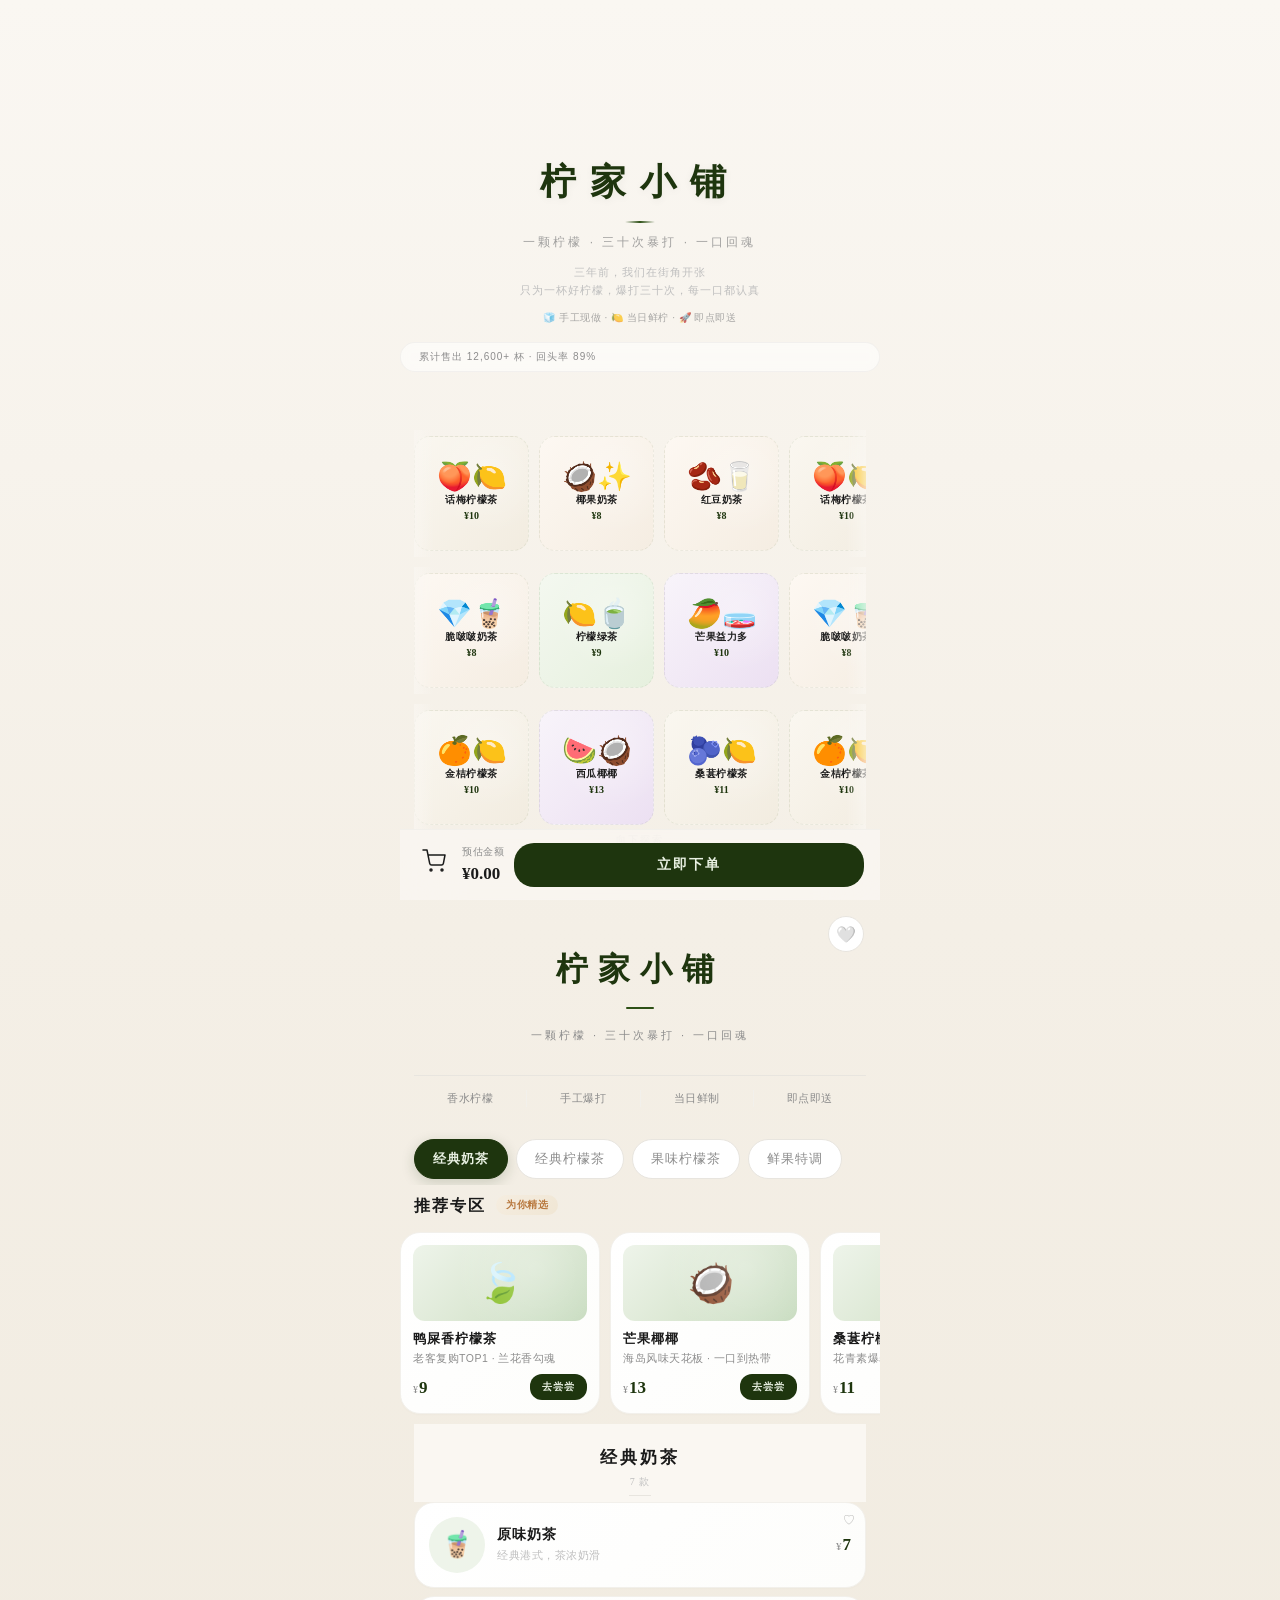
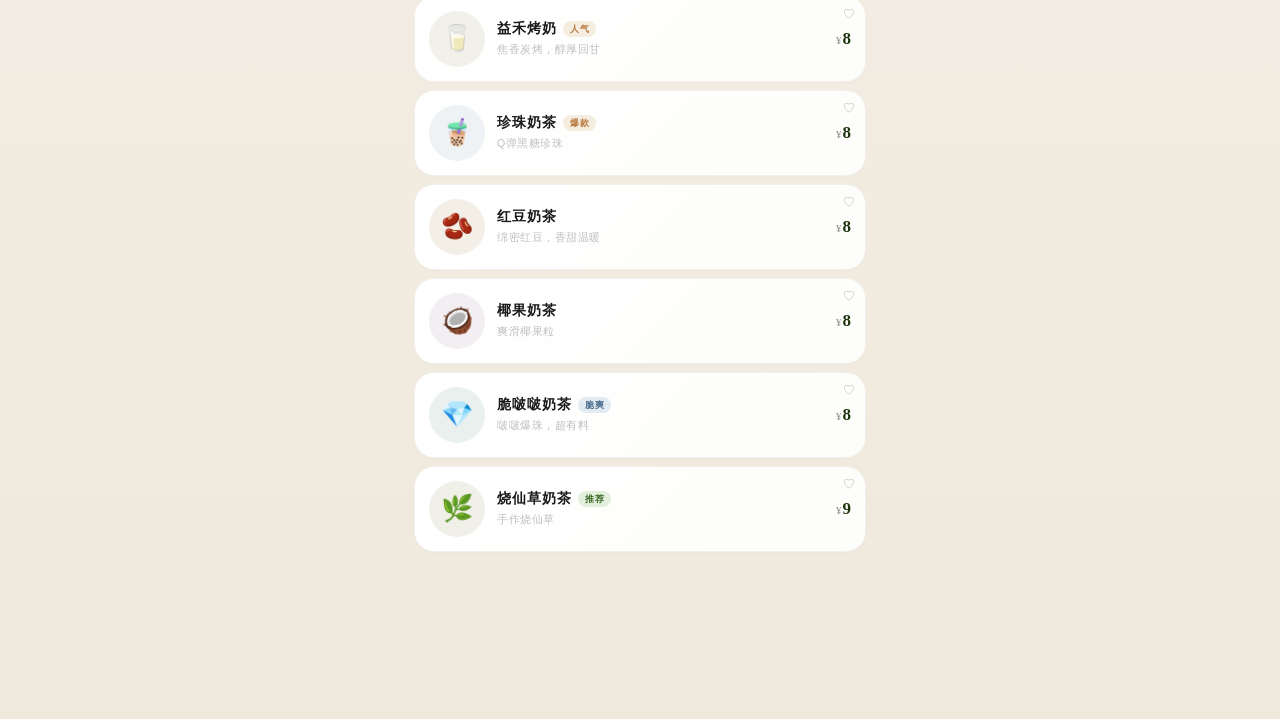
==== lemon-tea.html @ ac70ae5f "clean: 移除配送文案(重新触发部署)" ====
<!DOCTYPE html>
<html lang="zh-CN">
<head>
<meta charset="UTF-8">
<meta name="viewport" content="width=device-width,initial-scale=1.0,user-scalable=no">
<title>柠家小铺</title>
<style>
:root {
  --green: #2d5016;
  --green-dark: #1e350e;
  --green-light: #4a7c3f;
  --green-bg: #eef4ea;
  --cream: #faf7f2;
  --card: #ffffff;
  --text: #1a1a1a;
  --text-secondary: #8c8c8c;
  --text-muted: #bfbfbf;
  --border: #e8e5df;
  --border-light: #f2f0eb;
  --shadow-xs: 0 1px 2px rgba(0,0,0,.02);
  --shadow-sm: 0 2px 8px rgba(0,0,0,.04);
  --shadow-md: 0 6px 24px rgba(0,0,0,.06);
  --shadow-lg: 0 16px 48px rgba(0,0,0,.08);
  --shadow-glow: 0 0 0 1px rgba(45,80,22,.06), 0 2px 12px rgba(45,80,22,.08);
  --shadow-lift: 0 8px 30px rgba(0,0,0,.07), 0 2px 8px rgba(0,0,0,.04);
  --card-gradient: linear-gradient(135deg, #ffffff 0%, #fdfdfb 100%);
  --modal-glass: rgba(255,255,255,.94);
  --radius: 20px;
  --radius-lg: 28px;
  --radius-sm: 14px;
  --font-serif: 'Georgia', 'Noto Serif SC', 'PingFang SC', serif;
  --font-sans: 'PingFang SC', 'Microsoft YaHei', -apple-system, sans-serif;
}

* { margin:0; padding:0; box-sizing:border-box; }
html { scroll-behavior:smooth; -webkit-tap-highlight-color:transparent; }
body {
  font-family: var(--font-sans);
  background: linear-gradient(180deg, #faf7f2 0%, #f4efe6 40%, #efe9dd 100%);
  color: var(--text);
  line-height: 1.6;
  -webkit-font-smoothing: antialiased;
}
.wrap { max-width:480px; margin:0 auto; min-height:100vh; }

/* ── Hero ── */
.hero {
  height: 100vh;
  display: flex;
  flex-direction: column;
  overflow: hidden;
  position: relative;
}
.hero-brand {
  flex: 0 0 38%;
  display: flex;
  flex-direction: column;
  align-items: center;
  justify-content: flex-end;
  gap: 10px;
  padding: 0 20px 16px;
  z-index: 1;
}
.hero-name {
  font-family: var(--font-serif);
  font-size: 36px;
  font-weight: 700;
  color: var(--green-dark);
  letter-spacing: 14px;
  text-shadow: 0 2px 8px rgba(30,53,14,.06);
}
.hero-line {
  width: 30px;
  height: 2px;
  background: linear-gradient(90deg, transparent, var(--green), transparent);
  border-radius: 1px;
}
.hero-slogan {
  font-size: 12px;
  color: var(--text-secondary);
  letter-spacing: 3px;
  font-weight: 400;
  opacity: .8;
}
.hero-intro {
  font-size: 11px;
  color: var(--text-muted);
  text-align: center;
  line-height: 1.7;
  letter-spacing: 1px;
  max-width: 260px;
  white-space: pre-line;
}
.hero-badges {
  display: flex;
  gap: 12px;
  font-size: 10px;
  color: var(--text-secondary);
  letter-spacing: .5px;
  opacity: .75;
}
.hero-stats {
  display: inline-block;
  padding: 6px 18px;
  border-radius: 20px;
  background: rgba(255,255,255,.55);
  backdrop-filter: blur(6px);
  -webkit-backdrop-filter: blur(6px);
  font-size: 10px;
  color: var(--text-secondary);
  letter-spacing: 1px;
  border: 1px solid rgba(0,0,0,.04);
}
.hero-grid {
  flex: 1;
  display: flex;
  flex-direction: column;
  gap: 10px;
  padding: 16px 14px 28px;
  overflow: hidden;
  justify-content: center;
}
.marquee-row {
  overflow: hidden;
  position: relative;
  display: flex;
  align-items: center;
  padding: 6px 0;
}
.marquee-row::before,
.marquee-row::after {
  content: '';
  position: absolute;
  top: 0;
  bottom: 0;
  width: 20px;
  z-index: 2;
  pointer-events: none;
}
.marquee-row::before {
  left: 0;
  background: linear-gradient(to right, rgba(250,247,242,.7), transparent);
}
.marquee-row::after {
  right: 0;
  background: linear-gradient(to left, rgba(250,247,242,.7), transparent);
}
.marquee-track {
  display: flex;
  gap: 10px;
  will-change: transform;
}
.row-fwd .marquee-track {
  animation: scrollLeft 28s linear infinite;
}
.row-rev .marquee-track {
  animation: scrollRight 28s linear infinite;
}
.marquee-row:hover .marquee-track {
  animation-play-state: paused;
}
@keyframes scrollLeft {
  0%   { transform: translateX(0); }
  100% { transform: translateX(-50%); }
}
@keyframes scrollRight {
  0%   { transform: translateX(-50%); }
  100% { transform: translateX(0); }
}
.grid-cell {
  width: 115px;
  height: 115px;
  border-radius: 16px;
  flex-shrink: 0;
  position: relative;
  overflow: hidden;
  cursor: pointer;
  display: flex;
  flex-direction: column;
  align-items: center;
  justify-content: center;
  gap: 3px;
  padding: 10px 6px;
  border: 1px dashed rgba(45,80,22,.08);
  transition: transform .35s cubic-bezier(.4,0,.2,1), box-shadow .35s ease, border-color .35s ease;
}
.grid-cell:hover {
  transform: scale(1.05);
  box-shadow: 0 6px 20px rgba(30,53,14,.1);
  border-color: rgba(45,80,22,.2);
  z-index: 3;
}
.grid-cell::after {
  content: '';
  position: absolute;
  inset: 0;
  background: radial-gradient(circle at 65% 35%, rgba(255,255,255,.3) 0%, transparent 55%);
  border-radius: inherit;
  pointer-events: none;
}
.cell-emoji {
  font-size: 28px;
  line-height: 1;
  position: relative;
  z-index: 1;
}
.cell-name {
  font-size: 9.5px;
  font-weight: 600;
  color: var(--text);
  letter-spacing: .5px;
  text-align: center;
  line-height: 1.2;
  position: relative;
  z-index: 1;
  max-width: 100%;
  overflow: hidden;
  text-overflow: ellipsis;
  white-space: nowrap;
}
.cell-price {
  font-size: 10px;
  font-weight: 700;
  color: var(--green-dark);
  font-family: var(--font-serif);
  position: relative;
  z-index: 1;
}

/* ── Card Flash ── */
.pcard.flash {
  animation: cardFlash .7s ease;
}
@keyframes cardFlash {
  0%   { box-shadow: 0 0 0 0 rgba(45,80,22,.35); background: #fafdf7; }
  40%  { box-shadow: 0 0 0 10px rgba(45,80,22,.12); background: #f6faf2; }
  100% { box-shadow: 0 0 0 0 rgba(45,80,22,0); }
}

/* ── Scroll Hint ── */
.scroll-hint {
  position: absolute;
  bottom: 28px;
  left: 50%;
  transform: translateX(-50%);
  z-index: 2;
  display: flex;
  flex-direction: column;
  align-items: center;
  gap: 6px;
  opacity: .5;
  animation: hintPulse 2s ease-in-out infinite;
}
.scroll-hint span {
  font-size: 10px;
  color: var(--text-secondary);
  letter-spacing: 2px;
}
.scroll-hint svg {
  width: 18px;
  height: 18px;
  stroke: var(--text-secondary);
}
@keyframes hintPulse {
  0%, 100% { opacity: .3; transform: translateX(-50%) translateY(0); }
  50%      { opacity: .7; transform: translateX(-50%) translateY(6px); }
}

/* ── Header ── */
.header {
  position: relative;
  padding: 44px 20px 28px;
  text-align: center;
  transition: padding .35s ease;
}
.header.small { padding: 16px 20px 12px; }
.brand-wrap { position:relative; z-index:1; }
.brand {
  font-family: var(--font-serif);
  font-size: 32px;
  font-weight: 700;
  color: var(--green-dark);
  letter-spacing: 10px;
  transition: all .35s ease;
}
.header.small .brand { font-size: 17px; letter-spacing: 4px; }
.brand-line {
  display: block;
  width: 28px;
  height: 2px;
  background: var(--green);
  margin: 12px auto;
  border-radius: 1px;
  transition: all .35s ease;
}
.header.small .brand-line { width:0; margin:0 auto; opacity:0; }
.slogan {
  display: inline-block;
  margin-top: 2px;
  color: var(--text-secondary);
  font-size: 11px;
  letter-spacing: 3px;
  transition: all .35s ease;
  font-weight: 400;
}
.header.small .slogan { opacity:0; transform:translateY(-6px); pointer-events:none; }

.fav-btn {
  position: absolute;
  top: 16px;
  right: 16px;
  width: 36px;
  height: 36px;
  border-radius: 50%;
  background: var(--card);
  border: 1px solid var(--border);
  font-size: 16px;
  cursor: pointer;
  z-index: 2;
  transition: all .25s;
  display: flex;
  align-items: center;
  justify-content: center;
}
.fav-btn.liked { animation: heartPop .5s cubic-bezier(.17,.89,.32,1.49); }
@keyframes heartPop {
  0%,100% { transform:scale(1); }
  30% { transform:scale(1.25); }
  60% { transform:scale(.92); }
}

/* ── Divider ── */
.divider {
  height: 1px;
  background: var(--border);
  margin: 0 14px;
}

/* ── Highlights ── */
.highlights {
  display: flex;
  gap: 0;
  margin: 0 14px;
  padding: 14px 0;
}
.hi {
  flex: 1;
  text-align: center;
  font-size: 10.5px;
  color: var(--text-secondary);
  letter-spacing: .5px;
  font-weight: 500;
}
.hi + .hi { border-left: 1px solid var(--border-light); }

/* ── Categories ── */
.cats {
  display: flex;
  gap: 8px;
  padding: 18px 14px 6px;
  overflow-x: auto;
  scrollbar-width: none;
}
.cats::-webkit-scrollbar { display:none; }
.ct {
  padding: 9px 18px;
  border-radius: 22px;
  font-size: 12.5px;
  font-weight: 500;
  cursor: pointer;
  background: var(--card);
  color: var(--text-secondary);
  border: 1px solid var(--border);
  white-space: nowrap;
  transition: all .25s ease;
  letter-spacing: 1px;
}
.ct:hover {
  background: #f7f5f0;
  border-color: #d5d2cb;
}

.ct.active {
  background: var(--green-dark);
  color: #e8f0e2;
  border-color: var(--green-dark);
  box-shadow: 0 4px 14px rgba(30,53,14,.18);
  font-weight: 600;
}

/* ── Featured Section ── */
.feat-wrap {
  padding: 8px 0 2px;
}
.feat-header {
  display: flex;
  align-items: center;
  gap: 10px;
  padding: 0 14px;
  margin-bottom: 10px;
}
.feat-title {
  font-family: var(--font-serif);
  font-size: 16px;
  font-weight: 700;
  color: var(--text);
  letter-spacing: 2px;
}
.feat-badge {
  font-size: 10px;
  padding: 2px 10px;
  border-radius: 10px;
  background: linear-gradient(135deg, #f5ede0, #f0e6d4);
  color: #b8783e;
  font-weight: 600;
  letter-spacing: .5px;
}
.feat-scroll {
  display: flex;
  gap: 10px;
  padding: 4px 14px 8px;
  overflow-x: auto;
  scroll-snap-type: x mandatory;
  scrollbar-width: none;
}
.feat-scroll::-webkit-scrollbar { display: none; }
.feat-card {
  min-width: 200px;
  max-width: 230px;
  flex-shrink: 0;
  background: var(--card-gradient);
  border-radius: var(--radius);
  padding: 12px;
  cursor: pointer;
  transition: all .3s cubic-bezier(.4,0,.2,1);
  border: 1px solid var(--border-light);
  box-shadow: var(--shadow-xs);
  scroll-snap-align: start;
  display: flex;
  flex-direction: column;
  gap: 8px;
}
.feat-card:hover {
  transform: translateY(-2px);
  box-shadow: var(--shadow-lift);
  border-color: #dedbd3;
}
.feat-card:active {
  transform: scale(.98);
}
.feat-img {
  width: 100%;
  height: 76px;
  border-radius: 12px;
  background: linear-gradient(135deg, #eef4ea 0%, #dce8d4 50%, #c8dcc0 100%);
  display: flex;
  align-items: center;
  justify-content: center;
  font-size: 38px;
  position: relative;
  overflow: hidden;
}
.feat-img::after {
  content: '';
  position: absolute;
  inset: 0;
  background: radial-gradient(circle at 70% 30%, rgba(255,255,255,.25) 0%, transparent 60%);
  pointer-events: none;
}
.feat-info {
  display: flex;
  flex-direction: column;
  gap: 1px;
}
.feat-name {
  font-size: 13px;
  font-weight: 700;
  color: var(--text);
  letter-spacing: 1px;
}
.feat-tagline {
  font-size: 10.5px;
  color: var(--text-secondary);
  letter-spacing: .5px;
  line-height: 1.4;
}
.feat-bottom {
  display: flex;
  justify-content: space-between;
  align-items: center;
}
.feat-price {
  font-family: var(--font-serif);
  font-size: 17px;
  font-weight: 700;
  color: var(--green-dark);
}
.feat-price .yuan {
  font-size: 10px;
  font-weight: 400;
  color: var(--text-secondary);
  margin-right: 1px;
}
.feat-cta {
  font-size: 10px;
  padding: 5px 12px;
  border-radius: 12px;
  background: var(--green-dark);
  color: #e8f0e2;
  font-weight: 600;
  letter-spacing: 1px;
}

/* ── Product Section ── */
.plist { padding: 0 14px 6px; }
.ptitle {
  font-family: var(--font-serif);
  font-size: 17px;
  font-weight: 700;
  color: var(--text);
  padding: 20px 0 6px;
  display: flex;
  flex-direction: column;
  align-items: center;
  gap: 3px;
  position: sticky;
  top: 0;
  background: var(--cream);
  z-index: 5;
  letter-spacing: 3px;
}
.ptitle::after {
  content: '';
  width: 22px;
  height: 1px;
  background: var(--border);
  margin-top: 2px;
}
.ptitle .count {
  font-size: 10px;
  color: var(--text-muted);
  font-weight: 400;
  letter-spacing: 1px;
}

.pgrid {
  display: flex;
  flex-direction: column;
  gap: 8px;
}

/* ── Product Card ── */
.pcard {
  background: var(--card-gradient);
  padding: 14px;
  border-radius: var(--radius);
  cursor: pointer;
  transition: all .3s cubic-bezier(.4,0,.2,1);
  display: flex;
  flex-direction: row;
  align-items: center;
  gap: 12px;
  position: relative;
  border: 1px solid var(--border-light);
  box-shadow: var(--shadow-xs);
}
.pcard:hover {
  transform: translateY(-2px);
  box-shadow: var(--shadow-lift);
  border-color: #dedbd3;
}
.pcard:active {
  transform: scale(.98);
  box-shadow: var(--shadow-sm);
}
.pcard .heart {
  position: absolute;
  top: 8px;
  right: 10px;
  font-size: 12px;
  cursor: pointer;
  z-index: 3;
  opacity: .3;
  transition: all .25s;
}
.pcard .heart.liked { opacity: 1; animation: heartPop .5s cubic-bezier(.17,.89,.32,1.49); }

.pimg {
  width: 56px;
  height: 56px;
  border-radius: 50%;
  background: linear-gradient(135deg, #eef4ea 0%, #dce8d4 100%);
  display: flex;
  align-items: center;
  justify-content: center;
  font-size: 26px;
  overflow: hidden;
  flex-shrink: 0;
  transition: transform .3s;
}
.pcard:active .pimg { transform: scale(.94); }
.pimg img { width:100%; height:100%; object-fit:cover; }

.pinfo {
  flex: 1;
  min-width: 0;
  display: flex;
  flex-direction: column;
  gap: 3px;
}
.pname-row {
  display: flex;
  align-items: center;
  gap: 6px;
}
.pname {
  font-size: 13.5px;
  font-weight: 600;
  color: var(--text);
  line-height: 1.3;
  letter-spacing: 1px;
  white-space: nowrap;
}
.pdesc {
  font-size: 10.5px;
  color: var(--text-muted);
  letter-spacing: .5px;
  white-space: nowrap;
  overflow: hidden;
  text-overflow: ellipsis;
}
.pprice {
  font-family: var(--font-serif);
  font-size: 17px;
  font-weight: 700;
  color: var(--green-dark);
  flex-shrink: 0;
}
.pprice .yuan { font-size: 11px; font-weight: 400; color: var(--text-secondary); margin-right:1px; }

/* ── Tags ── */
.ptag {
  font-size: 9px;
  padding: 1px 7px;
  border-radius: 8px;
  font-weight: 600;
  letter-spacing: .5px;
  flex-shrink: 0;
}
.ptag.pt-hot  { background: #f5ede0; color: #b8783e; }
.ptag.pt-best { background: #e4eedc; color: #3d6b28; }
.ptag.pt-new  { background: #e2eaf2; color: #4a6d8c; }

/* ── Add animation ── */
.padd-anim {
  position: fixed;
  top: 50%;
  left: 50%;
  transform: translate(-50%,-50%);
  font-size: 40px;
  pointer-events: none;
  z-index: 999;
  animation: flyUp .65s cubic-bezier(.4,0,.2,1) forwards;
}
@keyframes flyUp {
  0%   { opacity:1; transform:translate(-50%,-50%) scale(.5) rotate(-8deg); }
  50%  { opacity:1; transform:translate(-50%,-85%) scale(1.05); }
  100% { opacity:0; transform:translate(-50%,-200%) scale(.7); }
}

/* ── Modal ── */
.modal-overlay {
  position: fixed;
  inset: 0;
  background: rgba(0,0,0,.22);
  backdrop-filter: blur(14px) saturate(1.2);
  -webkit-backdrop-filter: blur(14px) saturate(1.2);
  z-index: 200;
  display: flex;
  align-items: flex-end;
  justify-content: center;
  opacity: 0;
  pointer-events: none;
  transition: opacity .3s ease;
}
.modal-overlay.show { opacity:1; pointer-events:auto; }

.modal-sheet {
  background: var(--modal-glass);
  backdrop-filter: blur(20px) saturate(1.1);
  -webkit-backdrop-filter: blur(20px) saturate(1.1);
  border-radius: var(--radius-lg) var(--radius-lg) 0 0;
  width: 100%;
  max-width: 480px;
  padding: 24px 18px 34px;
  max-height: 78vh;
  overflow-y: auto;
  animation: slideUp .35s cubic-bezier(.4,0,.2,1);
  box-shadow: var(--shadow-lg);
}
@keyframes slideUp {
  from { transform:translateY(100%); }
  to   { transform:translateY(0); }
}
.modal-sheet::before {
  content: '';
  display: block;
  width: 36px;
  height: 4px;
  background: rgba(0,0,0,.1);
  border-radius: 2px;
  margin: 0 auto 18px;
}

.modal-title {
  font-family: var(--font-serif);
  font-size: 17px;
  font-weight: 700;
  margin-bottom: 18px;
  display: flex;
  justify-content: space-between;
  align-items: center;
  letter-spacing: 2px;
}
.modal-close {
  width: 32px;
  height: 32px;
  border-radius: 50%;
  background: #f5f3ef;
  border: none;
  font-size: 16px;
  cursor: pointer;
  color: var(--text-secondary);
  transition: all .2s;
  display: flex;
  align-items: center;
  justify-content: center;
}
.modal-close:hover { background: #e8e5df; color: var(--text); }

.opt-label {
  font-size: 11px;
  color: var(--text-secondary);
  margin: 16px 0 8px;
  font-weight: 500;
  letter-spacing: 1px;
}
.opt-row { display:flex; gap:8px; flex-wrap:wrap; }
.opt-tag {
  padding: 10px 16px;
  border-radius: var(--radius);
  font-size: 12px;
  border: 1px solid var(--border);
  background: var(--cream);
  cursor: pointer;
  transition: all .2s;
  font-weight: 500;
}
.opt-tag:hover:not(.active) {
  background: #f5f2ec;
  border-color: #d5d1c9;
}

.opt-tag.active {
  border-color: var(--green);
  background: linear-gradient(135deg, #eef4ea 0%, #dce8d4 100%);
  color: var(--green-dark);
  font-weight: 600;
}

.modal-product {
  display: flex;
  align-items: center;
  gap: 14px;
  padding-bottom: 16px;
  border-bottom: 1px solid var(--border-light);
}
.modal-product .mpname {
  font-family: var(--font-serif);
  font-size: 18px;
  font-weight: 700;
  color: var(--text);
  letter-spacing: 1px;
}
.modal-product .mpprice {
  font-family: var(--font-serif);
  font-size: 22px;
  font-weight: 700;
  color: var(--green-dark);
  margin-top: 2px;
}
.mpdesc {
  font-size: 11.5px;
  color: var(--text-secondary);
  line-height: 1.7;
  padding: 10px 0 2px;
  letter-spacing: .5px;
}

.btn-add {
  width: 100%;
  padding: 15px;
  border-radius: var(--radius);
  border: none;
  font-size: 14px;
  font-weight: 700;
  cursor: pointer;
  background: var(--green-dark);
  color: #e8f0e2;
  margin-top: 18px;
  letter-spacing: 2px;
  transition: all .25s ease;
}
.btn-add:active { transform:scale(.975); opacity:.9; }
.btn-add:hover {
  box-shadow: var(--shadow-glow);
  transform: translateY(-1px);
  opacity: .95;
}

/* ── Bottom Bar ── */
.bar {
  position: sticky;
  bottom: 0;
  background: rgba(250,247,242,.78);
  backdrop-filter: blur(28px) saturate(1.15);
  -webkit-backdrop-filter: blur(28px) saturate(1.15);
  padding: 10px 16px;
  display: flex;
  gap: 10px;
  align-items: center;
  border-top: 1px solid var(--border-light);
  z-index: 100;
}
.badge-wrap {
  position: relative;
  font-size: 24px;
  cursor: pointer;
  padding: 6px;
  transition: transform .2s;
}
.badge-wrap:active { transform:scale(.9); }
.badge {
  position: absolute;
  top: 0;
  right: 0;
  background: var(--green);
  color: #fff;
  font-size: 10px;
  width: 18px;
  height: 18px;
  border-radius: 50%;
  display: flex;
  align-items: center;
  justify-content: center;
  font-weight: 700;
}
.btotal-label { font-size: 10px; color: var(--text-secondary); letter-spacing:.5px; }
.btotal-val {
  font-family: var(--font-serif);
  font-size: 17px;
  font-weight: 700;
  color: var(--text);
}
.btn-checkout {
  flex: 1;
  padding: 13px 0;
  border-radius: var(--radius);
  border: none;
  font-size: 14px;
  font-weight: 700;
  cursor: pointer;
  background: var(--green-dark);
  color: #e8f0e2;
  letter-spacing: 2px;
  transition: all .25s ease;
}
.btn-checkout:hover {
  box-shadow: var(--shadow-glow);
  transform: translateY(-1px);
  opacity: .95;
}
.btn-checkout:active { transform:scale(.975); opacity:.9; }

/* ── Toast ── */
.toast {
  position: fixed;
  top: 45%;
  left: 50%;
  transform: translate(-50%,-50%);
  background: rgba(26,26,26,.88);
  backdrop-filter: blur(12px);
  -webkit-backdrop-filter: blur(12px);
  color: #f0ede5;
  padding: 10px 22px;
  border-radius: 22px;
  font-size: 12.5px;
  z-index: 999;
  opacity: 0;
  pointer-events: none;
  transition: opacity .35s ease;
  letter-spacing: .5px;
}
.toast.show { opacity:1; }

/* ── Cart ── */
.cart-item {
  display: flex;
  align-items: center;
  gap: 12px;
  padding: 14px 0;
  border-bottom: 1px solid var(--border-light);
}
.ci-icon {
  width: 40px;
  height: 40px;
  border-radius: 50%;
  background: linear-gradient(135deg, #eef4ea 0%, #dce8d4 100%);
  display: flex;
  align-items: center;
  justify-content: center;
  font-size: 20px;
  flex-shrink: 0;
}
.ci-info { flex:1; }
.ci-name { font-size: 13.5px; font-weight: 600; color: var(--text); letter-spacing:.5px; }
.ci-spec { font-size: 11px; color: var(--text-secondary); margin-top:1px; }
.ci-price {
  font-family: var(--font-serif);
  font-size: 16px;
  font-weight: 700;
  color: var(--text);
}

.qty { display:flex; align-items:center; gap:10px; }
.qb {
  width: 28px;
  height: 28px;
  border-radius: 50%;
  border: 1px solid var(--border);
  background: var(--card);
  font-size: 14px;
  cursor: pointer;
  display: flex;
  align-items: center;
  justify-content: center;
  color: var(--text);
  transition: all .2s;
}
.qb:active { background: var(--cream); }
.qn { font-size: 13px; font-weight: 600; min-width:20px; text-align:center; }

.bottom-pad { height: 90px; }

.modal-sheet::-webkit-scrollbar { width:3px; }
.modal-sheet::-webkit-scrollbar-thumb { background:#d8d5ce; border-radius:3px; }

/* ── Payment Modal ── */
.pay-amount { text-align:center; padding:10px 0 16px; }
.pay-amount .label { font-size:13px; color:var(--text-secondary); letter-spacing:1px; }
.pay-amount .val {
  font-family:var(--font-serif); font-size:40px; font-weight:700;
  color:var(--green-dark); line-height:1.3;
}
.pay-qr-wrap {
  background:#fff; border-radius:var(--radius); padding:18px;
  text-align:center; margin:4px 0 12px; border:1px solid var(--border-light);
}
.pay-qr-wrap img { width:200px; height:200px; object-fit:contain; display:block; margin:0 auto; }
.pay-qr-tip { font-size:11px; color:var(--text-secondary); margin-top:10px; letter-spacing:.5px; }
.pay-summary {
  font-size:11px; color:var(--text-secondary); padding:10px 0;
  border-top:1px solid var(--border-light); line-height:1.7; max-height:120px; overflow-y:auto;
}
.pay-note { text-align:center; font-size:10px; color:var(--text-muted); margin-top:10px; letter-spacing:.5px; }
</style>
</head>
<body>
<div class="wrap">

<div class="hero" id="hero">
  <div class="hero-brand">
    <div class="hero-name">柠家小铺</div>
    <div class="hero-line"></div>
    <div class="hero-slogan">一颗柠檬 · 三十次暴打 · 一口回魂</div>
    <div class="hero-intro">三年前，我们在街角开张
只为一杯好柠檬，爆打三十次，每一口都认真</div>
    <div class="hero-badges">🧊 手工现做 · 🍋 当日鲜柠 · 🚀 即点即送</div>
  </div>
  <div class="hero-stats">累计售出 12,600+ 杯 · 回头率 89%</div>
  <div class="hero-grid">
    <div class="marquee-row row-rev">
      <div class="marquee-track" id="track1"></div>
    </div>
    <div class="marquee-row row-fwd">
      <div class="marquee-track" id="track2"></div>
    </div>
    <div class="marquee-row row-rev">
      <div class="marquee-track" id="track3"></div>
    </div>
  </div>
  <div class="scroll-hint">
    <span>向下探索</span>
    <svg viewBox="0 0 24 24" fill="none" stroke-width="1.5" stroke-linecap="round" stroke-linejoin="round"><path d="M12 5v14M5 12l7 7 7-7"/></svg>
  </div>
</div>

<div class="header" id="header">
  <button class="fav-btn" id="favBtn" onclick="toggleFav()">🤍</button>
  <div class="brand-wrap">
    <div class="brand">柠家小铺</div>
    <div class="brand-line"></div>
    <div class="slogan">一颗柠檬 · 三十次暴打 · 一口回魂</div>
  </div>
</div>

<div class="divider"></div>

<div class="highlights">
  <div class="hi">香水柠檬</div>
  <div class="hi">手工爆打</div>
  <div class="hi">当日鲜制</div>
  <div class="hi">即点即送</div>
</div>

<div class="cats" id="cats"></div>
<div class="feat-wrap" id="featWrap">
  <div class="feat-header">
    <span class="feat-title">推荐专区</span>
    <span class="feat-badge">为你精选</span>
  </div>
  <div class="feat-scroll" id="featScroll"></div>
</div>
<div class="plist" id="plist"></div>

<div class="toast" id="toast"></div>

<div class="modal-overlay" id="specModal">
  <div class="modal-sheet">
    <div class="modal-title"><span>选择规格</span><button class="modal-close" onclick="closeSpec()">&#10005;</button></div>
    <div class="modal-product" id="specProduct"></div>
    <div class="opt-label">甜度</div>
    <div class="opt-row" id="sweetOpts"></div>
    <div class="opt-label">冰量</div>
    <div class="opt-row" id="iceOpts"></div>
    <button class="btn-add" onclick="confirmAdd()">加入购物车</button>
  </div>
</div>

<div class="modal-overlay" id="cartModal">
  <div class="modal-sheet">
    <div class="modal-title"><span>购物车</span><button class="modal-close" onclick="closeCart()">&#10005;</button></div>
    <div id="cartItems"></div>
    <div style="text-align:center;padding:24px 0;font-size:12px;color:var(--text-muted);letter-spacing:1px" id="cartEmpty">购物车是空的，去选一杯吧</div>
    <div id="cartSum" style="display:none">
      <div style="display:flex;justify-content:space-between;padding:14px 0;font-weight:700;border-top:2px solid var(--border-light);margin-top:4px;">
        <span>合计</span>
        <span style="font-family:var(--font-serif);font-size:20px;color:var(--green-dark)" id="cartTotalPrice"></span>
      </div>
      <button class="btn-add" onclick="checkout()">去结算</button>
    </div>
  </div>
</div>

<div class="bar">
  <div class="badge-wrap" onclick="openCart()">
    <svg width="24" height="24" viewBox="0 0 24 24" fill="none" stroke="currentColor" stroke-width="1.5" stroke-linecap="round" stroke-linejoin="round"><circle cx="9" cy="21" r="1"/><circle cx="20" cy="21" r="1"/><path d="M1 1h4l2.68 13.39a2 2 0 0 0 2 1.61h9.72a2 2 0 0 0 2-1.61L23 6H6"/></svg>
    <span class="badge" id="cartBadge" style="display:none">0</span>
  </div>
  <div>
    <div class="btotal-label">预估金额</div>
    <div class="btotal-val" id="btotal">¥0.00</div>
  </div>
  <button class="btn-checkout" onclick="checkout()">立即下单</button>
</div>

<div class="bottom-pad"></div>

<!-- Payment Modal -->
<div class="modal-overlay" id="payModal">
  <div class="modal-sheet">
    <div class="modal-title"><span>扫码付款</span><button class="modal-close" onclick="closePay()">&#10005;</button></div>
    <div class="pay-amount">
      <div class="label">应付金额</div>
      <div class="val" id="payAmount">¥0.00</div>
    </div>
    <div class="pay-qr-wrap">
      <img id="payQR" src="data:image/svg+xml,%3Csvg xmlns='http://www.w3.org/2000/svg' width='200' height='200'%3E%3Crect fill='%23f8f7f4' width='200' height='200' rx='12'/%3E%3Crect x='20' y='20' width='160' height='160' rx='8' fill='none' stroke='%23d0cdc5' stroke-width='2' stroke-dasharray='6,4'/%3E%3Ctext x='100' y='80' text-anchor='middle' fill='%23bfbbb0' font-size='36'%3E📷%3C/text%3E%3Ctext x='100' y='115' text-anchor='middle' fill='%23bfbbb0' font-size='13' font-family='sans-serif'%3E微信收款码%3C/text%3E%3Ctext x='100' y='140' text-anchor='middle' fill='%23d5d2ca' font-size='10' font-family='sans-serif'%3E替换为实际二维码%3C/text%3E%3C/svg%3E" alt="微信收款码">
      <div class="pay-qr-tip">📱 打开微信扫一扫付款</div>
    </div>
    <div class="pay-summary" id="paySummary"></div>
    <button class="btn-add" onclick="confirmPay()">✅ 已完成支付</button>
    <div class="pay-note">付款后请点击上方按钮确认</div>
  </div>
</div>
</div>

<script>
const menu=[{
  cat:'经典奶茶',
  items:[
    {n:'原味奶茶',p:7,t:'',tt:'',d:'经典港式，茶浓奶滑',emoji:'🧋',sd:'经典港式配方，锡兰红茶搭配荷兰淡奶，茶浓奶滑，地道港味。',img:''},
    {n:'益禾烤奶',p:8,t:'hot',tt:'人气',d:'焦香炭烤，醇厚回甘',emoji:'🥛',sd:'茶叶经炭火慢烤焦香四溢，融入顺滑牛乳，入口醇厚，回甘悠长。',img:''},
    {n:'珍珠奶茶',p:8,t:'hot',tt:'爆款',d:'Q弹黑糖珍珠',emoji:'🧋',sd:'手工熬煮黑糖珍珠Q弹软糯，搭配浓郁奶茶，经典滋味百喝不厌。',img:''},
    {n:'红豆奶茶',p:8,t:'',tt:'',d:'绵密红豆，香甜温暖',emoji:'🫘',sd:'饱满红豆慢熬至绵密起沙，融入香浓奶茶，香甜暖心治愈首选。',img:''},
    {n:'椰果奶茶',p:8,t:'',tt:'',d:'爽滑椰果粒',emoji:'🥥',sd:'爽滑椰果粒搭配丝滑奶茶，嚼得到的清甜，口感层次丰富。',img:''},
    {n:'脆啵啵奶茶',p:8,t:'new',tt:'脆爽',d:'啵啵爆珠，超有料',emoji:'💎',sd:'脆啵啵爆珠一咬即破，搭配浓郁奶茶，趣味十足超有料。',img:''},
    {n:'烧仙草奶茶',p:9,t:'best',tt:'推荐',d:'手作烧仙草',emoji:'🌿',sd:'古法手作烧仙草清凉爽滑，搭配醇香奶茶，传统与潮流完美碰撞。',img:''},
  ]
},{
  cat:'经典柠檬茶',
  items:[
    {n:'冰鲜柠檬茶',p:5,t:'hot',tt:'销量王',d:'清爽解渴，入门首选',emoji:'🍋',sd:'鲜柠檬手工切片搭配清爽茶底，酸甜适口，解渴消暑入门首选。',img:''},
    {n:'话梅柠檬茶',p:7,t:'',tt:'',d:'咸甜话梅撞柠檬',emoji:'🍑',sd:'咸甜话梅与鲜柠檬奇妙邂逅，酸中带咸，层次分明越喝越上瘾。',img:''},
    {n:'柠檬绿茶',p:9,t:'',tt:'',d:'茉莉绿茶底+鲜柠檬',emoji:'🍵',sd:'茉莉绿茶为底花香清雅，加入新鲜柠檬片，茶香果香清新交织。',img:''},
    {n:'柠檬红茶',p:9,t:'',tt:'',d:'港式经典搭配',emoji:'🫖',sd:'港式经典搭配，醇厚红茶碰撞鲜切柠檬，酸甜醇香令人回味。',img:''},
    {n:'鸭屎香柠檬茶',p:9,t:'best',tt:'招牌',d:'鸭屎香单丛，兰花香',emoji:'🍃',sd:'选用广东凤凰山鸭屎香单丛茶底，兰花香气饱满，搭配手工爆打香水柠檬，回甘悠长。',img:''},
    {n:'青提柠檬茶',p:10,t:'new',tt:'果香',d:'鲜青提+柠檬',emoji:'🍇',sd:'鲜甜青提果肉搭配清爽柠檬，果香四溢酸甜爆汁，夏日清凉必备。',img:''},
    {n:'西瓜柠檬茶',p:10,t:'new',tt:'夏日',d:'鲜西瓜+柠檬',emoji:'🍉',sd:'当季鲜甜西瓜搭配清新柠檬，双重果香碰撞，清甜解暑满满夏日气息。',img:''},
  ]
},{
  cat:'果味柠檬茶',
  items:[
    {n:'话梅柠檬茶',p:10,t:'',tt:'',d:'升级版话梅',emoji:'🍑',sd:'精选优质话梅咸甜更浓郁，搭配手工爆打香水柠檬，升级口感体验。',img:''},
    {n:'芒果柠檬茶',p:10,t:'',tt:'',d:'台农芒果+柠檬',emoji:'🥭',sd:'台农芒果饱满香甜，遇上鲜切柠檬，热带风情与清爽的完美融合。',img:''},
    {n:'桑葚柠檬茶',p:11,t:'best',tt:'养颜',d:'鲜桑葚，花青素爆表',emoji:'🫐',sd:'新鲜桑葚果肉花青素满满，搭配清爽柠檬茶底，酸甜养颜喝出好气色。',img:''},
    {n:'金桔柠檬茶',p:10,t:'',tt:'',d:'双重酸爽，超解腻',emoji:'🍊',sd:'小金桔与鲜柠檬双重酸爽暴击，清爽解腻，饭后一杯超级满足。',img:''},
    {n:'百香果柠檬茶',p:10,t:'hot',tt:'爆款',d:'百香果+柠檬',emoji:'💛',sd:'百香果浓郁果香碰撞清新柠檬，粒粒果籽带来爆汁口感，酸甜交织。',img:''},
    {n:'百香果金桔柠檬茶',p:11,t:'',tt:'',d:'三重果酸',emoji:'🍹',sd:'百香果、金桔、柠檬三重果酸层层递进，清爽解腻维C满满。',img:''},
    {n:'百香果双响炮',p:10,t:'hot',tt:'人气',d:'百香果+椰果+珍珠',emoji:'🎉',sd:'百香果搭配Q弹黑糖珍珠和爽滑椰果，三重口感果香浓郁，每一口都超满足。',img:''},
  ]
},{
  cat:'鲜果特调',
  items:[
    {n:'百香果益力多',p:10,t:'best',tt:'必点',d:'维C+益生菌',emoji:'✨',sd:'百香果浓郁果香结合益力多益生菌，酸甜好喝，维C加益生菌双倍守护。',img:''},
    {n:'柠檬益力多',p:10,t:'',tt:'',d:'酸甜奶香',emoji:'🍋',sd:'鲜柠檬清爽酸香融入益力多奶香酸甜，清新解腻，老少皆宜。',img:''},
    {n:'芒果益力多',p:10,t:'',tt:'',d:'芒果+益力多',emoji:'🥭',sd:'香甜芒果果肉搭配益力多，果香与奶香交织，酸甜顺滑一口上瘾。',img:''},
    {n:'西瓜汁',p:8,t:'',tt:'',d:'鲜榨清甜',emoji:'🍉',sd:'精选当季鲜甜西瓜现榨现做，清甜解暑，纯天然无添加夏日必备。',img:''},
    {n:'芒果汁',p:8,t:'',tt:'',d:'纯果肉鲜榨',emoji:'🥭',sd:'纯果肉鲜榨台农芒果，浓郁顺滑，每一口都是热带阳光的味道。',img:''},
    {n:'芒果椰椰',p:13,t:'hot',tt:'招牌',d:'海岛风味天花板',emoji:'🥥',sd:'芒果果肉与椰奶的黄金搭配，浓郁顺滑，海岛风味十足仿佛置身热带。',img:''},
    {n:'西瓜椰椰',p:13,t:'new',tt:'新品',d:'夏日限定甜蜜',emoji:'🌴',sd:'清甜西瓜搭配丝滑椰奶，清爽与浓郁并存，夏日限定不可错过的甜蜜。',img:''},
  ]
}];

let activeCat=0,cart=[],specItem=null,specSweet=0,specIce=0;
const BGC=['#eef4ea','#f2f0ea','#eef2f4','#f4efe6','#f2eef2','#eaf0ee','#f0efe8','#f2f2ed'];

const featured=[
  {ci:1,ii:4,tagline:'老客复购TOP1 · 兰花香勾魂'},
  {ci:3,ii:5,tagline:'海岛风味天花板 · 一口到热带'},
  {ci:2,ii:2,tagline:'花青素爆表 · 喝出好气色'},
];

function renderFeatured(){
  const wrap=document.getElementById('featWrap');
  const scroll=document.getElementById('featScroll');
  const cards=featured.map(f=>{
    const cat=menu[f.ci],item=cat.items[f.ii];
    return {item,ci:f.ci,tagline:f.tagline};
  });
  scroll.innerHTML=cards.map(c=>`
    <div class="feat-card" onclick="openSpec(${c.ci},'${escapeHtml(c.item.n)}')">
      <div class="feat-img">${c.item.emoji}</div>
      <div class="feat-info">
        <div class="feat-name">${c.item.n}</div>
        <div class="feat-tagline">${c.tagline}</div>
      </div>
      <div class="feat-bottom">
        <div class="feat-price"><span class="yuan">¥</span>${c.item.p}</div>
        <div class="feat-cta">去尝尝</div>
      </div>
    </div>
  `).join('');
}

function renderAll(){
  document.getElementById('cats').innerHTML=menu.map((c,i)=>`<span class="ct ${i===activeCat?'active':''}" onclick="switchCat(${i})">${c.cat}</span>`).join('');
  renderFeatured();

  let html='';
  menu.forEach((c,ci)=>{
    html+=`<div id="cat-${ci}" style="display:${ci===activeCat?'block':'none'}">`;
    html+=`<div class="ptitle">${c.cat}<span class="count">${c.items.length} 款</span></div>`;
    html+=`<div class="pgrid">`;
    c.items.forEach((item,ii)=>{
      const bg=BGC[(ci*7+ii)%BGC.length];
      const liked=getLiked(item.n);
      const tagHtml=item.t?`<span class="ptag pt-${item.t}">${item.tt}</span>`:'';
      html+=`
        <div class="pcard" id="prod-${ci}-${ii}" onclick="openSpec(${ci},'${escapeHtml(item.n)}')">
          <div class="pimg" style="background:${bg}">${item.emoji}</div>
          <div class="pinfo">
            <div class="pname-row">
              <span class="pname">${item.n}</span>
              ${tagHtml}
            </div>
            <div class="pdesc">${item.d}</div>
          </div>
          <div class="pprice"><span class="yuan">¥</span>${item.p}</div>
          <span class="heart ${liked?'liked':''}" onclick="event.stopPropagation();toggleLike(this,'${escapeHtml(item.n)}')">${liked?'♥':'♡'}</span>
        </div>
      `;
    });
    html+=`</div></div>`;
  });
  document.getElementById('plist').innerHTML=html;
}

function getLiked(name){return localStorage.getItem('like_'+name)==='1'}
function toggleLike(el,name){
  const liked=!getLiked(name);
  localStorage.setItem('like_'+name,liked?'1':'0');
  el.textContent=liked?'♥':'♡';
  if(liked)el.classList.add('liked');else el.classList.remove('liked');
  showToast(liked?'已收藏':'取消收藏');
}

function openSpec(ci,name){
  const cat=menu[ci],item=cat.items.find(i=>i.n===name);
  if(!item)return;
  document.getElementById('specModal').classList.add('show');
  specItem={ci,name,item};
  document.getElementById('specProduct').innerHTML=`<div class="pimg" style="width:52px;height:52px;font-size:24px;background:linear-gradient(135deg, #eef4ea 0%, #dce8d4 100%)">${item.emoji}</div><div><div class="mpname">${item.n}</div><div class="mpprice">¥${item.p}</div><div class="mpdesc">${item.sd||''}</div></div>`;
  specSweet=0;specIce=0;
  document.getElementById('sweetOpts').innerHTML=['正常甜','七分甜','半糖','三分甜','无糖'].map((s,i)=>`<span class="opt-tag ${i===0?'active':''}" onclick="pickSweet(${i},this)">${s}</span>`).join('');
  document.getElementById('iceOpts').innerHTML=['正常冰','少冰','去冰','多冰'].map((s,i)=>`<span class="opt-tag ${i===0?'active':''}" onclick="pickIce(${i},this)">${s}</span>`).join('');
}
function pickSweet(i,el){specSweet=i;el.parentElement.querySelectorAll('.opt-tag').forEach(t=>t.classList.remove('active'));el.classList.add('active')}
function pickIce(i,el){specIce=i;el.parentElement.querySelectorAll('.opt-tag').forEach(t=>t.classList.remove('active'));el.classList.add('active')}
function closeSpec(){document.getElementById('specModal').classList.remove('show');specItem=null}

function confirmAdd(){
  if(!specItem)return;
  const sweetNames=['正常甜','七分甜','半糖','三分甜','无糖'],iceNames=['正常冰','少冰','去冰','多冰'];
  cart.push({name:specItem.name,emoji:specItem.item.emoji,price:specItem.item.p,qty:1,sweet:sweetNames[specSweet],ice:iceNames[specIce]});
  closeSpec();updateCartUI();showToast('已添加 '+specItem.name);
}

function cartTotal(){return cart.reduce((s,c)=>s+c.price*c.qty,0)}
function cartCount(){return cart.reduce((s,c)=>s+c.qty,0)}

function updateCartUI(){
  const c=cartCount(),t=cartTotal();
  const badge=document.getElementById('cartBadge');
  if(c>0){badge.style.display='flex';badge.textContent=c}else{badge.style.display='none'}
  document.getElementById('btotal').textContent='¥'+t.toFixed(2);

  const items=document.getElementById('cartItems'),empty=document.getElementById('cartEmpty'),sum=document.getElementById('cartSum'),tp=document.getElementById('cartTotalPrice');
  if(cart.length===0){items.innerHTML='';empty.style.display='block';sum.style.display='none'}
  else{empty.style.display='none';sum.style.display='block';tp.textContent='¥'+t.toFixed(2);
    items.innerHTML=cart.map((x,i)=>`<div class="cart-item"><div class="ci-icon">${x.emoji}</div><div class="ci-info"><div class="ci-name">${x.name}</div><div class="ci-spec">${x.sweet} / ${x.ice}</div></div><div class="qty"><button class="qb" onclick="changeQty(${i},-1)">−</button><span class="qn">${x.qty}</span><button class="qb" onclick="changeQty(${i},1)">+</button></div><div class="ci-price">¥${(x.price*x.qty).toFixed(2)}</div></div>`).join('');
  }
}
function changeQty(i,d){cart[i].qty+=d;if(cart[i].qty<=0)cart.splice(i,1);updateCartUI()}
function openCart(){document.getElementById('cartModal').classList.add('show');updateCartUI()}
function closeCart(){document.getElementById('cartModal').classList.remove('show')}

function checkout(){
  if(cart.length===0){showToast('购物车是空的');return}
  const t=cartTotal();
  const orderNo='LT'+Date.now().toString(36).toUpperCase();
  document.getElementById('payAmount').textContent='¥'+t.toFixed(2);
  document.getElementById('paySummary').innerHTML=
    '<div style="margin-bottom:4px">订单编号：<b>'+orderNo+'</b></div>'+
    cart.map((x,i)=>
    '<div>'+x.emoji+' <b>'+(i+1)+'. '+x.name+'</b> — '+x.sweet+' / '+x.ice+' — ¥'+(x.price*x.qty).toFixed(2)+'</div>'
  ).join('');
  document.getElementById('payModal').classList.add('show');
  closeCart();

  // PushPlus 微信通知
  fetch('https://www.pushplus.plus/send',{
    method:'POST',
    headers:{'Content-Type':'application/json'},
    body:JSON.stringify({
      token:'6bbe32ec284b40d3a8e35bb5da15c3e8',
      title:'柠家小铺 · 新订单',
      content:'<html><head><meta charset="utf-8"/></head><body><h3>订单详情</h3>'+
        cart.map((x,i)=>'<p><b>'+(i+1)+'. '+x.name+'</b><br/>'+x.sweet+' / '+x.ice+' · ¥'+(x.price*x.qty).toFixed(2)+'</p>').join('')+
        '<hr/><p style="font-size:18px;color:#2d5016"><b>合计：¥'+t.toFixed(2)+'</b></p><p>🕐 '+new Date().toLocaleString()+'</p></body></html>',
      template:'html'
    })
  }).catch(()=>{});
}

function confirmPay(){
  if(!confirm('请确认已在微信中完成付款\n\n点击「确定」表示已付款\n点击「取消」返回继续付款'))return;
  showToast('支付成功，感谢惠顾！');
  cart=[];updateCartUI();
  document.getElementById('payModal').classList.remove('show');
}

function closePay(){
  if(cart.length>0&&!confirm('确定关闭付款窗口吗？\n\n关闭后购物车不会被清空\n可稍后重新下单付款'))return;
  document.getElementById('payModal').classList.remove('show');
}

function switchCat(i){activeCat=i;renderAll();setTimeout(()=>{const el=document.getElementById('cat-'+i);if(el)el.scrollIntoView({behavior:'smooth'})},50)}

function toggleFav(){
  const btn=document.getElementById('favBtn'),liked=localStorage.getItem('shop_fav')==='1';
  localStorage.setItem('shop_fav',liked?'0':'1');
  btn.textContent=liked?'🤍':'♥';
  if(!liked)btn.classList.add('liked');else btn.classList.remove('liked');
  showToast(liked?'取消收藏':'已收藏店铺');
}

function showToast(m){const t=document.getElementById('toast');t.textContent=m;t.classList.add('show');clearTimeout(t._tid);t._tid=setTimeout(()=>t.classList.remove('show'),1800)}
function escapeHtml(s){return s.replace(/&/g,'&amp;').replace(/</g,'&lt;').replace(/>/g,'&gt;').replace(/"/g,'&quot;')}

let lastScroll=0;
window.addEventListener('scroll',()=>{
  const hdr=document.getElementById('header'),st=window.scrollY;
  if(st>60&&lastScroll<=60)hdr.classList.add('small');
  else if(st<=20&&lastScroll>20)hdr.classList.remove('small');
  lastScroll=st;
});

document.querySelectorAll('.modal-overlay').forEach(m=>m.addEventListener('click',function(e){if(e.target===this){this.classList.remove('show');if(this.id==='specModal')specItem=null}}));

// Hero display emoji — 2 emojis per product for visual richness
const heroEmoji={
  '原味奶茶':'🧋','益禾烤奶':'🔥🥛','珍珠奶茶':'🧋🫧',
  '红豆奶茶':'🫘🥛','椰果奶茶':'🥥✨','脆啵啵奶茶':'💎🧋',
  '烧仙草奶茶':'🌿🫙',
  '冰鲜柠檬茶':'🍋🧊','话梅柠檬茶':'🍑🍋','柠檬绿茶':'🍋🍵',
  '柠檬红茶':'🍋🫖','鸭屎香柠檬茶':'🍃🍋','青提柠檬茶':'🍇🍋',
  '西瓜柠檬茶':'🍉🍋',
  '芒果柠檬茶':'🥭🍋','桑葚柠檬茶':'🫐🍋','金桔柠檬茶':'🍊🍋',
  '百香果柠檬茶':'💛🍋','百香果金桔柠檬茶':'🍹💛','百香果双响炮':'🎉💥',
  '百香果益力多':'✨🧫','柠檬益力多':'🍋🧫','芒果益力多':'🥭🧫',
  '西瓜汁':'🍉','芒果汁':'🥭','芒果椰椰':'🥭🥥','西瓜椰椰':'🍉🥥',
};
const catGradients=[
  'linear-gradient(135deg, #fdf8f2 0%, #f5ede2 100%)',
  'linear-gradient(135deg, #f4f8f0 0%, #e6f0de 100%)',
  'linear-gradient(135deg, #faf7f0 0%, #f2ece0 100%)',
  'linear-gradient(135deg, #f8f4fa 0%, #ece0f2 100%)',
];

function populateHeroGrid(){
  // Collect all products, shuffle, pick 9
  const all=[];
  menu.forEach((c,ci)=>{c.items.forEach((item,ii)=>{all.push({ci,ii,item})})});
  for(let i=all.length-1;i>0;i--){const j=Math.floor(Math.random()*(i+1));[all[i],all[j]]=[all[j],all[i]]}
  const picked=all.slice(0,9);

  function cellHtml(p){
    const bg=catGradients[p.ci]||catGradients[0];
    const emoji=heroEmoji[p.item.n]||p.item.emoji||'·';
    return `<div class="grid-cell" style="background:${bg}" onclick="scrollToProduct(${p.ci},${p.ii})" title="${p.item.n} · ¥${p.item.p}">
      <span class="cell-emoji">${emoji}</span>
      <span class="cell-name">${p.item.n}</span>
      <span class="cell-price">¥${p.item.p}</span>
    </div>`;
  }

  // Distribute 9 items across 3 rows (3 per row)
  const rows=[[],[],[]];
  picked.forEach((p,i)=>rows[i%3].push(p));

  ['track1','track2','track3'].forEach((tid,i)=>{
    const row=rows[i];
    // 3 original × 4 copies = 12 cells to fill the track, no gaps
    const cells=[...row,...row,...row,...row].map(cellHtml).join('');
    document.getElementById(tid).innerHTML=cells;
  });
}

function flashAndScroll(ci,ii){
  const el=document.getElementById('prod-'+ci+'-'+ii);
  if(!el)return;
  el.scrollIntoView({behavior:'smooth',block:'center'});
  el.classList.add('flash');
  setTimeout(()=>el.classList.remove('flash'),700);
}

function scrollToProduct(ci,ii){
  if(activeCat!==ci){
    activeCat=ci;renderAll();
    setTimeout(()=>flashAndScroll(ci,ii),180);
  }else{
    flashAndScroll(ci,ii);
  }
}

(function init(){
  const f=localStorage.getItem('shop_fav')==='1';
  document.getElementById('favBtn').textContent=f?'♥':'🤍';
  if(f)document.getElementById('favBtn').classList.add('liked');
  populateHeroGrid();
  renderAll();updateCartUI();
})();
</script>
</body>
</html>
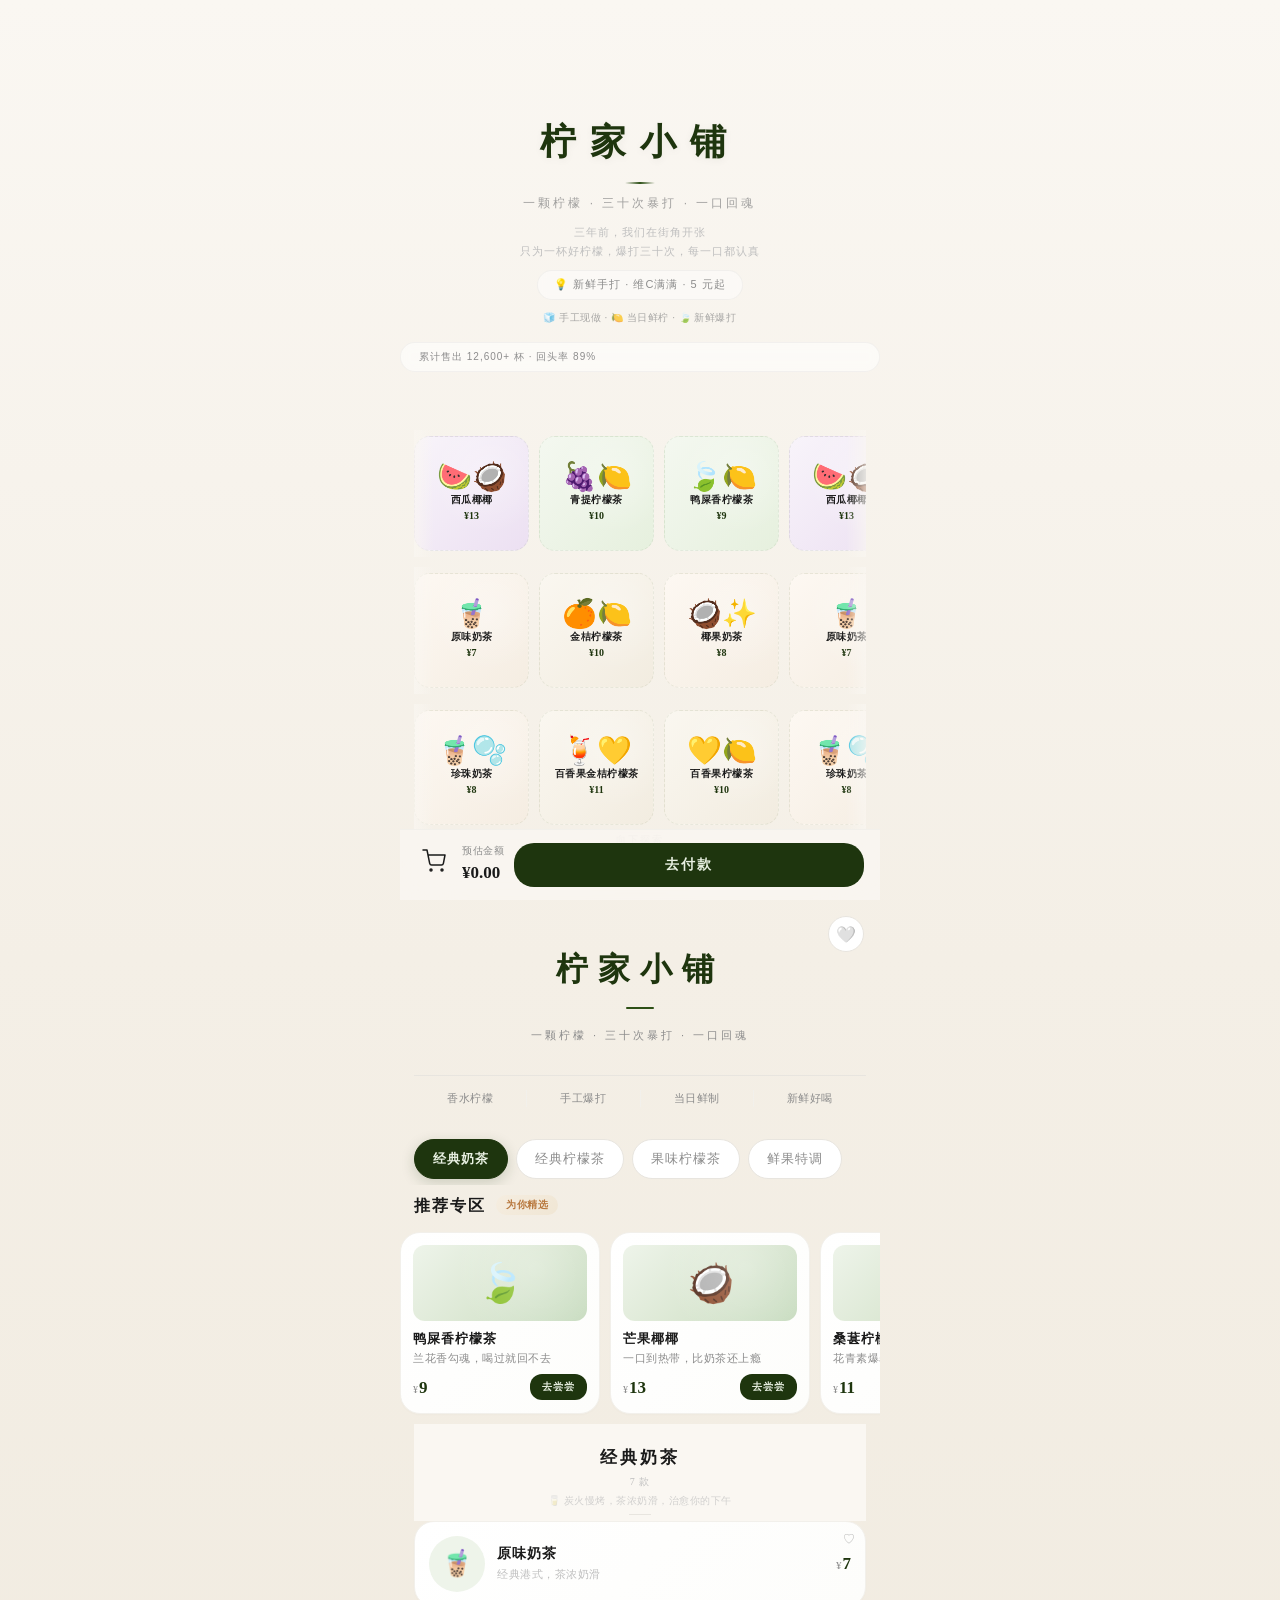
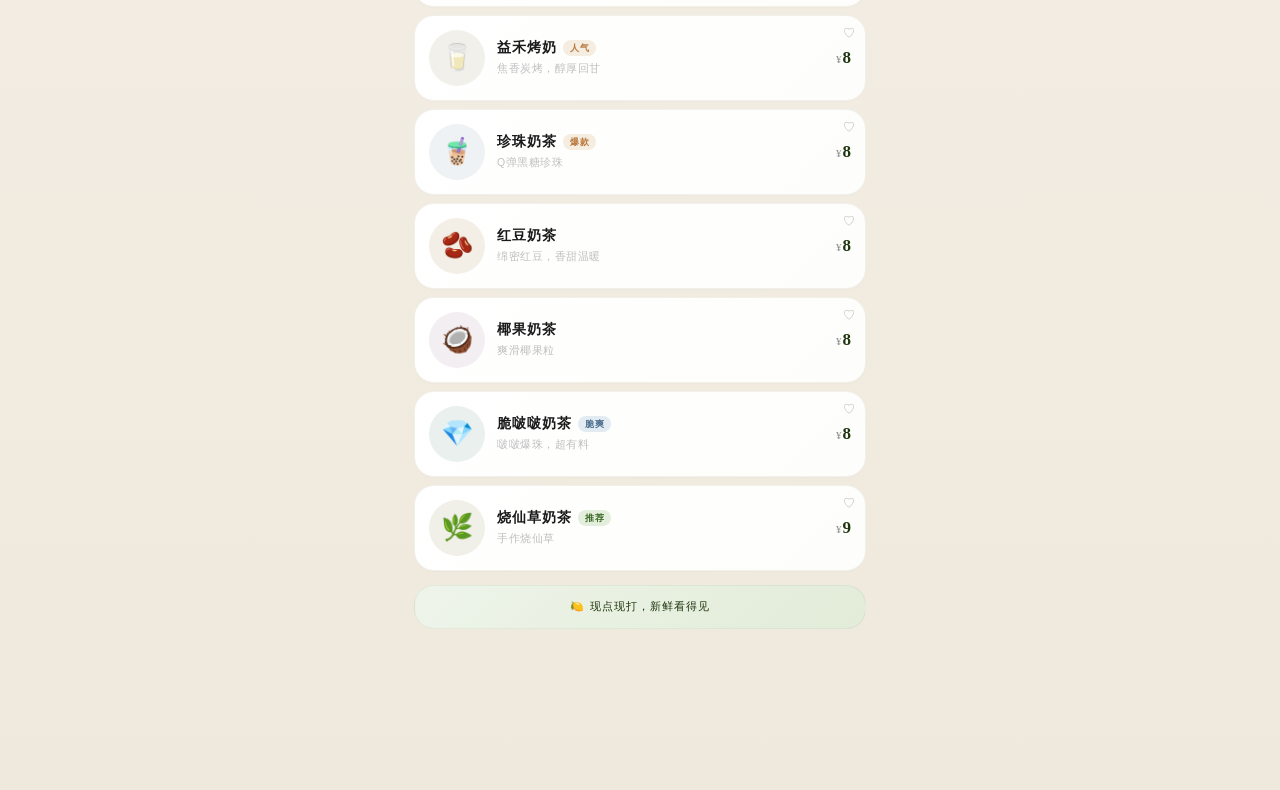
==== commit 655ec4e4: "合并: 买点文案 + 去除配送用语，统一摊位现场语境" ====
--- a/lemon-tea.html
+++ b/lemon-tea.html
@@ -1,1396 +1,1432 @@
-<!DOCTYPE html>
-<html lang="zh-CN">
-<head>
-<meta charset="UTF-8">
-<meta name="viewport" content="width=device-width,initial-scale=1.0,user-scalable=no">
-<title>柠家小铺</title>
-<style>
-:root {
-  --green: #2d5016;
-  --green-dark: #1e350e;
-  --green-light: #4a7c3f;
-  --green-bg: #eef4ea;
-  --cream: #faf7f2;
-  --card: #ffffff;
-  --text: #1a1a1a;
-  --text-secondary: #8c8c8c;
-  --text-muted: #bfbfbf;
-  --border: #e8e5df;
-  --border-light: #f2f0eb;
-  --shadow-xs: 0 1px 2px rgba(0,0,0,.02);
-  --shadow-sm: 0 2px 8px rgba(0,0,0,.04);
-  --shadow-md: 0 6px 24px rgba(0,0,0,.06);
-  --shadow-lg: 0 16px 48px rgba(0,0,0,.08);
-  --shadow-glow: 0 0 0 1px rgba(45,80,22,.06), 0 2px 12px rgba(45,80,22,.08);
-  --shadow-lift: 0 8px 30px rgba(0,0,0,.07), 0 2px 8px rgba(0,0,0,.04);
-  --card-gradient: linear-gradient(135deg, #ffffff 0%, #fdfdfb 100%);
-  --modal-glass: rgba(255,255,255,.94);
-  --radius: 20px;
-  --radius-lg: 28px;
-  --radius-sm: 14px;
-  --font-serif: 'Georgia', 'Noto Serif SC', 'PingFang SC', serif;
-  --font-sans: 'PingFang SC', 'Microsoft YaHei', -apple-system, sans-serif;
-}
-
-* { margin:0; padding:0; box-sizing:border-box; }
-html { scroll-behavior:smooth; -webkit-tap-highlight-color:transparent; }
-body {
-  font-family: var(--font-sans);
-  background: linear-gradient(180deg, #faf7f2 0%, #f4efe6 40%, #efe9dd 100%);
-  color: var(--text);
-  line-height: 1.6;
-  -webkit-font-smoothing: antialiased;
-}
-.wrap { max-width:480px; margin:0 auto; min-height:100vh; }
-
-/* ── Hero ── */
-.hero {
-  height: 100vh;
-  display: flex;
-  flex-direction: column;
-  overflow: hidden;
-  position: relative;
-}
-.hero-brand {
-  flex: 0 0 38%;
-  display: flex;
-  flex-direction: column;
-  align-items: center;
-  justify-content: flex-end;
-  gap: 10px;
-  padding: 0 20px 16px;
-  z-index: 1;
-}
-.hero-name {
-  font-family: var(--font-serif);
-  font-size: 36px;
-  font-weight: 700;
-  color: var(--green-dark);
-  letter-spacing: 14px;
-  text-shadow: 0 2px 8px rgba(30,53,14,.06);
-}
-.hero-line {
-  width: 30px;
-  height: 2px;
-  background: linear-gradient(90deg, transparent, var(--green), transparent);
-  border-radius: 1px;
-}
-.hero-slogan {
-  font-size: 12px;
-  color: var(--text-secondary);
-  letter-spacing: 3px;
-  font-weight: 400;
-  opacity: .8;
-}
-.hero-intro {
-  font-size: 11px;
-  color: var(--text-muted);
-  text-align: center;
-  line-height: 1.7;
-  letter-spacing: 1px;
-  max-width: 260px;
-  white-space: pre-line;
-}
-.hero-badges {
-  display: flex;
-  gap: 12px;
-  font-size: 10px;
-  color: var(--text-secondary);
-  letter-spacing: .5px;
-  opacity: .75;
-}
-.hero-stats {
-  display: inline-block;
-  padding: 6px 18px;
-  border-radius: 20px;
-  background: rgba(255,255,255,.55);
-  backdrop-filter: blur(6px);
-  -webkit-backdrop-filter: blur(6px);
-  font-size: 10px;
-  color: var(--text-secondary);
-  letter-spacing: 1px;
-  border: 1px solid rgba(0,0,0,.04);
-}
-.hero-grid {
-  flex: 1;
-  display: flex;
-  flex-direction: column;
-  gap: 10px;
-  padding: 16px 14px 28px;
-  overflow: hidden;
-  justify-content: center;
-}
-.marquee-row {
-  overflow: hidden;
-  position: relative;
-  display: flex;
-  align-items: center;
-  padding: 6px 0;
-}
-.marquee-row::before,
-.marquee-row::after {
-  content: '';
-  position: absolute;
-  top: 0;
-  bottom: 0;
-  width: 20px;
-  z-index: 2;
-  pointer-events: none;
-}
-.marquee-row::before {
-  left: 0;
-  background: linear-gradient(to right, rgba(250,247,242,.7), transparent);
-}
-.marquee-row::after {
-  right: 0;
-  background: linear-gradient(to left, rgba(250,247,242,.7), transparent);
-}
-.marquee-track {
-  display: flex;
-  gap: 10px;
-  will-change: transform;
-}
-.row-fwd .marquee-track {
-  animation: scrollLeft 28s linear infinite;
-}
-.row-rev .marquee-track {
-  animation: scrollRight 28s linear infinite;
-}
-.marquee-row:hover .marquee-track {
-  animation-play-state: paused;
-}
-@keyframes scrollLeft {
-  0%   { transform: translateX(0); }
-  100% { transform: translateX(-50%); }
-}
-@keyframes scrollRight {
-  0%   { transform: translateX(-50%); }
-  100% { transform: translateX(0); }
-}
-.grid-cell {
-  width: 115px;
-  height: 115px;
-  border-radius: 16px;
-  flex-shrink: 0;
-  position: relative;
-  overflow: hidden;
-  cursor: pointer;
-  display: flex;
-  flex-direction: column;
-  align-items: center;
-  justify-content: center;
-  gap: 3px;
-  padding: 10px 6px;
-  border: 1px dashed rgba(45,80,22,.08);
-  transition: transform .35s cubic-bezier(.4,0,.2,1), box-shadow .35s ease, border-color .35s ease;
-}
-.grid-cell:hover {
-  transform: scale(1.05);
-  box-shadow: 0 6px 20px rgba(30,53,14,.1);
-  border-color: rgba(45,80,22,.2);
-  z-index: 3;
-}
-.grid-cell::after {
-  content: '';
-  position: absolute;
-  inset: 0;
-  background: radial-gradient(circle at 65% 35%, rgba(255,255,255,.3) 0%, transparent 55%);
-  border-radius: inherit;
-  pointer-events: none;
-}
-.cell-emoji {
-  font-size: 28px;
-  line-height: 1;
-  position: relative;
-  z-index: 1;
-}
-.cell-name {
-  font-size: 9.5px;
-  font-weight: 600;
-  color: var(--text);
-  letter-spacing: .5px;
-  text-align: center;
-  line-height: 1.2;
-  position: relative;
-  z-index: 1;
-  max-width: 100%;
-  overflow: hidden;
-  text-overflow: ellipsis;
-  white-space: nowrap;
-}
-.cell-price {
-  font-size: 10px;
-  font-weight: 700;
-  color: var(--green-dark);
-  font-family: var(--font-serif);
-  position: relative;
-  z-index: 1;
-}
-
-/* ── Card Flash ── */
-.pcard.flash {
-  animation: cardFlash .7s ease;
-}
-@keyframes cardFlash {
-  0%   { box-shadow: 0 0 0 0 rgba(45,80,22,.35); background: #fafdf7; }
-  40%  { box-shadow: 0 0 0 10px rgba(45,80,22,.12); background: #f6faf2; }
-  100% { box-shadow: 0 0 0 0 rgba(45,80,22,0); }
-}
-
-/* ── Scroll Hint ── */
-.scroll-hint {
-  position: absolute;
-  bottom: 28px;
-  left: 50%;
-  transform: translateX(-50%);
-  z-index: 2;
-  display: flex;
-  flex-direction: column;
-  align-items: center;
-  gap: 6px;
-  opacity: .5;
-  animation: hintPulse 2s ease-in-out infinite;
-}
-.scroll-hint span {
-  font-size: 10px;
-  color: var(--text-secondary);
-  letter-spacing: 2px;
-}
-.scroll-hint svg {
-  width: 18px;
-  height: 18px;
-  stroke: var(--text-secondary);
-}
-@keyframes hintPulse {
-  0%, 100% { opacity: .3; transform: translateX(-50%) translateY(0); }
-  50%      { opacity: .7; transform: translateX(-50%) translateY(6px); }
-}
-
-/* ── Header ── */
-.header {
-  position: relative;
-  padding: 44px 20px 28px;
-  text-align: center;
-  transition: padding .35s ease;
-}
-.header.small { padding: 16px 20px 12px; }
-.brand-wrap { position:relative; z-index:1; }
-.brand {
-  font-family: var(--font-serif);
-  font-size: 32px;
-  font-weight: 700;
-  color: var(--green-dark);
-  letter-spacing: 10px;
-  transition: all .35s ease;
-}
-.header.small .brand { font-size: 17px; letter-spacing: 4px; }
-.brand-line {
-  display: block;
-  width: 28px;
-  height: 2px;
-  background: var(--green);
-  margin: 12px auto;
-  border-radius: 1px;
-  transition: all .35s ease;
-}
-.header.small .brand-line { width:0; margin:0 auto; opacity:0; }
-.slogan {
-  display: inline-block;
-  margin-top: 2px;
-  color: var(--text-secondary);
-  font-size: 11px;
-  letter-spacing: 3px;
-  transition: all .35s ease;
-  font-weight: 400;
-}
-.header.small .slogan { opacity:0; transform:translateY(-6px); pointer-events:none; }
-
-.fav-btn {
-  position: absolute;
-  top: 16px;
-  right: 16px;
-  width: 36px;
-  height: 36px;
-  border-radius: 50%;
-  background: var(--card);
-  border: 1px solid var(--border);
-  font-size: 16px;
-  cursor: pointer;
-  z-index: 2;
-  transition: all .25s;
-  display: flex;
-  align-items: center;
-  justify-content: center;
-}
-.fav-btn.liked { animation: heartPop .5s cubic-bezier(.17,.89,.32,1.49); }
-@keyframes heartPop {
-  0%,100% { transform:scale(1); }
-  30% { transform:scale(1.25); }
-  60% { transform:scale(.92); }
-}
-
-/* ── Divider ── */
-.divider {
-  height: 1px;
-  background: var(--border);
-  margin: 0 14px;
-}
-
-/* ── Highlights ── */
-.highlights {
-  display: flex;
-  gap: 0;
-  margin: 0 14px;
-  padding: 14px 0;
-}
-.hi {
-  flex: 1;
-  text-align: center;
-  font-size: 10.5px;
-  color: var(--text-secondary);
-  letter-spacing: .5px;
-  font-weight: 500;
-}
-.hi + .hi { border-left: 1px solid var(--border-light); }
-
-/* ── Categories ── */
-.cats {
-  display: flex;
-  gap: 8px;
-  padding: 18px 14px 6px;
-  overflow-x: auto;
-  scrollbar-width: none;
-}
-.cats::-webkit-scrollbar { display:none; }
-.ct {
-  padding: 9px 18px;
-  border-radius: 22px;
-  font-size: 12.5px;
-  font-weight: 500;
-  cursor: pointer;
-  background: var(--card);
-  color: var(--text-secondary);
-  border: 1px solid var(--border);
-  white-space: nowrap;
-  transition: all .25s ease;
-  letter-spacing: 1px;
-}
-.ct:hover {
-  background: #f7f5f0;
-  border-color: #d5d2cb;
-}
-
-.ct.active {
-  background: var(--green-dark);
-  color: #e8f0e2;
-  border-color: var(--green-dark);
-  box-shadow: 0 4px 14px rgba(30,53,14,.18);
-  font-weight: 600;
-}
-
-/* ── Featured Section ── */
-.feat-wrap {
-  padding: 8px 0 2px;
-}
-.feat-header {
-  display: flex;
-  align-items: center;
-  gap: 10px;
-  padding: 0 14px;
-  margin-bottom: 10px;
-}
-.feat-title {
-  font-family: var(--font-serif);
-  font-size: 16px;
-  font-weight: 700;
-  color: var(--text);
-  letter-spacing: 2px;
-}
-.feat-badge {
-  font-size: 10px;
-  padding: 2px 10px;
-  border-radius: 10px;
-  background: linear-gradient(135deg, #f5ede0, #f0e6d4);
-  color: #b8783e;
-  font-weight: 600;
-  letter-spacing: .5px;
-}
-.feat-scroll {
-  display: flex;
-  gap: 10px;
-  padding: 4px 14px 8px;
-  overflow-x: auto;
-  scroll-snap-type: x mandatory;
-  scrollbar-width: none;
-}
-.feat-scroll::-webkit-scrollbar { display: none; }
-.feat-card {
-  min-width: 200px;
-  max-width: 230px;
-  flex-shrink: 0;
-  background: var(--card-gradient);
-  border-radius: var(--radius);
-  padding: 12px;
-  cursor: pointer;
-  transition: all .3s cubic-bezier(.4,0,.2,1);
-  border: 1px solid var(--border-light);
-  box-shadow: var(--shadow-xs);
-  scroll-snap-align: start;
-  display: flex;
-  flex-direction: column;
-  gap: 8px;
-}
-.feat-card:hover {
-  transform: translateY(-2px);
-  box-shadow: var(--shadow-lift);
-  border-color: #dedbd3;
-}
-.feat-card:active {
-  transform: scale(.98);
-}
-.feat-img {
-  width: 100%;
-  height: 76px;
-  border-radius: 12px;
-  background: linear-gradient(135deg, #eef4ea 0%, #dce8d4 50%, #c8dcc0 100%);
-  display: flex;
-  align-items: center;
-  justify-content: center;
-  font-size: 38px;
-  position: relative;
-  overflow: hidden;
-}
-.feat-img::after {
-  content: '';
-  position: absolute;
-  inset: 0;
-  background: radial-gradient(circle at 70% 30%, rgba(255,255,255,.25) 0%, transparent 60%);
-  pointer-events: none;
-}
-.feat-info {
-  display: flex;
-  flex-direction: column;
-  gap: 1px;
-}
-.feat-name {
-  font-size: 13px;
-  font-weight: 700;
-  color: var(--text);
-  letter-spacing: 1px;
-}
-.feat-tagline {
-  font-size: 10.5px;
-  color: var(--text-secondary);
-  letter-spacing: .5px;
-  line-height: 1.4;
-}
-.feat-bottom {
-  display: flex;
-  justify-content: space-between;
-  align-items: center;
-}
-.feat-price {
-  font-family: var(--font-serif);
-  font-size: 17px;
-  font-weight: 700;
-  color: var(--green-dark);
-}
-.feat-price .yuan {
-  font-size: 10px;
-  font-weight: 400;
-  color: var(--text-secondary);
-  margin-right: 1px;
-}
-.feat-cta {
-  font-size: 10px;
-  padding: 5px 12px;
-  border-radius: 12px;
-  background: var(--green-dark);
-  color: #e8f0e2;
-  font-weight: 600;
-  letter-spacing: 1px;
-}
-
-/* ── Product Section ── */
-.plist { padding: 0 14px 6px; }
-.ptitle {
-  font-family: var(--font-serif);
-  font-size: 17px;
-  font-weight: 700;
-  color: var(--text);
-  padding: 20px 0 6px;
-  display: flex;
-  flex-direction: column;
-  align-items: center;
-  gap: 3px;
-  position: sticky;
-  top: 0;
-  background: var(--cream);
-  z-index: 5;
-  letter-spacing: 3px;
-}
-.ptitle::after {
-  content: '';
-  width: 22px;
-  height: 1px;
-  background: var(--border);
-  margin-top: 2px;
-}
-.ptitle .count {
-  font-size: 10px;
-  color: var(--text-muted);
-  font-weight: 400;
-  letter-spacing: 1px;
-}
-
-.pgrid {
-  display: flex;
-  flex-direction: column;
-  gap: 8px;
-}
-
-/* ── Product Card ── */
-.pcard {
-  background: var(--card-gradient);
-  padding: 14px;
-  border-radius: var(--radius);
-  cursor: pointer;
-  transition: all .3s cubic-bezier(.4,0,.2,1);
-  display: flex;
-  flex-direction: row;
-  align-items: center;
-  gap: 12px;
-  position: relative;
-  border: 1px solid var(--border-light);
-  box-shadow: var(--shadow-xs);
-}
-.pcard:hover {
-  transform: translateY(-2px);
-  box-shadow: var(--shadow-lift);
-  border-color: #dedbd3;
-}
-.pcard:active {
-  transform: scale(.98);
-  box-shadow: var(--shadow-sm);
-}
-.pcard .heart {
-  position: absolute;
-  top: 8px;
-  right: 10px;
-  font-size: 12px;
-  cursor: pointer;
-  z-index: 3;
-  opacity: .3;
-  transition: all .25s;
-}
-.pcard .heart.liked { opacity: 1; animation: heartPop .5s cubic-bezier(.17,.89,.32,1.49); }
-
-.pimg {
-  width: 56px;
-  height: 56px;
-  border-radius: 50%;
-  background: linear-gradient(135deg, #eef4ea 0%, #dce8d4 100%);
-  display: flex;
-  align-items: center;
-  justify-content: center;
-  font-size: 26px;
-  overflow: hidden;
-  flex-shrink: 0;
-  transition: transform .3s;
-}
-.pcard:active .pimg { transform: scale(.94); }
-.pimg img { width:100%; height:100%; object-fit:cover; }
-
-.pinfo {
-  flex: 1;
-  min-width: 0;
-  display: flex;
-  flex-direction: column;
-  gap: 3px;
-}
-.pname-row {
-  display: flex;
-  align-items: center;
-  gap: 6px;
-}
-.pname {
-  font-size: 13.5px;
-  font-weight: 600;
-  color: var(--text);
-  line-height: 1.3;
-  letter-spacing: 1px;
-  white-space: nowrap;
-}
-.pdesc {
-  font-size: 10.5px;
-  color: var(--text-muted);
-  letter-spacing: .5px;
-  white-space: nowrap;
-  overflow: hidden;
-  text-overflow: ellipsis;
-}
-.pprice {
-  font-family: var(--font-serif);
-  font-size: 17px;
-  font-weight: 700;
-  color: var(--green-dark);
-  flex-shrink: 0;
-}
-.pprice .yuan { font-size: 11px; font-weight: 400; color: var(--text-secondary); margin-right:1px; }
-
-/* ── Tags ── */
-.ptag {
-  font-size: 9px;
-  padding: 1px 7px;
-  border-radius: 8px;
-  font-weight: 600;
-  letter-spacing: .5px;
-  flex-shrink: 0;
-}
-.ptag.pt-hot  { background: #f5ede0; color: #b8783e; }
-.ptag.pt-best { background: #e4eedc; color: #3d6b28; }
-.ptag.pt-new  { background: #e2eaf2; color: #4a6d8c; }
-
-/* ── Add animation ── */
-.padd-anim {
-  position: fixed;
-  top: 50%;
-  left: 50%;
-  transform: translate(-50%,-50%);
-  font-size: 40px;
-  pointer-events: none;
-  z-index: 999;
-  animation: flyUp .65s cubic-bezier(.4,0,.2,1) forwards;
-}
-@keyframes flyUp {
-  0%   { opacity:1; transform:translate(-50%,-50%) scale(.5) rotate(-8deg); }
-  50%  { opacity:1; transform:translate(-50%,-85%) scale(1.05); }
-  100% { opacity:0; transform:translate(-50%,-200%) scale(.7); }
-}
-
-/* ── Modal ── */
-.modal-overlay {
-  position: fixed;
-  inset: 0;
-  background: rgba(0,0,0,.22);
-  backdrop-filter: blur(14px) saturate(1.2);
-  -webkit-backdrop-filter: blur(14px) saturate(1.2);
-  z-index: 200;
-  display: flex;
-  align-items: flex-end;
-  justify-content: center;
-  opacity: 0;
-  pointer-events: none;
-  transition: opacity .3s ease;
-}
-.modal-overlay.show { opacity:1; pointer-events:auto; }
-
-.modal-sheet {
-  background: var(--modal-glass);
-  backdrop-filter: blur(20px) saturate(1.1);
-  -webkit-backdrop-filter: blur(20px) saturate(1.1);
-  border-radius: var(--radius-lg) var(--radius-lg) 0 0;
-  width: 100%;
-  max-width: 480px;
-  padding: 24px 18px 34px;
-  max-height: 78vh;
-  overflow-y: auto;
-  animation: slideUp .35s cubic-bezier(.4,0,.2,1);
-  box-shadow: var(--shadow-lg);
-}
-@keyframes slideUp {
-  from { transform:translateY(100%); }
-  to   { transform:translateY(0); }
-}
-.modal-sheet::before {
-  content: '';
-  display: block;
-  width: 36px;
-  height: 4px;
-  background: rgba(0,0,0,.1);
-  border-radius: 2px;
-  margin: 0 auto 18px;
-}
-
-.modal-title {
-  font-family: var(--font-serif);
-  font-size: 17px;
-  font-weight: 700;
-  margin-bottom: 18px;
-  display: flex;
-  justify-content: space-between;
-  align-items: center;
-  letter-spacing: 2px;
-}
-.modal-close {
-  width: 32px;
-  height: 32px;
-  border-radius: 50%;
-  background: #f5f3ef;
-  border: none;
-  font-size: 16px;
-  cursor: pointer;
-  color: var(--text-secondary);
-  transition: all .2s;
-  display: flex;
-  align-items: center;
-  justify-content: center;
-}
-.modal-close:hover { background: #e8e5df; color: var(--text); }
-
-.opt-label {
-  font-size: 11px;
-  color: var(--text-secondary);
-  margin: 16px 0 8px;
-  font-weight: 500;
-  letter-spacing: 1px;
-}
-.opt-row { display:flex; gap:8px; flex-wrap:wrap; }
-.opt-tag {
-  padding: 10px 16px;
-  border-radius: var(--radius);
-  font-size: 12px;
-  border: 1px solid var(--border);
-  background: var(--cream);
-  cursor: pointer;
-  transition: all .2s;
-  font-weight: 500;
-}
-.opt-tag:hover:not(.active) {
-  background: #f5f2ec;
-  border-color: #d5d1c9;
-}
-
-.opt-tag.active {
-  border-color: var(--green);
-  background: linear-gradient(135deg, #eef4ea 0%, #dce8d4 100%);
-  color: var(--green-dark);
-  font-weight: 600;
-}
-
-.modal-product {
-  display: flex;
-  align-items: center;
-  gap: 14px;
-  padding-bottom: 16px;
-  border-bottom: 1px solid var(--border-light);
-}
-.modal-product .mpname {
-  font-family: var(--font-serif);
-  font-size: 18px;
-  font-weight: 700;
-  color: var(--text);
-  letter-spacing: 1px;
-}
-.modal-product .mpprice {
-  font-family: var(--font-serif);
-  font-size: 22px;
-  font-weight: 700;
-  color: var(--green-dark);
-  margin-top: 2px;
-}
-.mpdesc {
-  font-size: 11.5px;
-  color: var(--text-secondary);
-  line-height: 1.7;
-  padding: 10px 0 2px;
-  letter-spacing: .5px;
-}
-
-.btn-add {
-  width: 100%;
-  padding: 15px;
-  border-radius: var(--radius);
-  border: none;
-  font-size: 14px;
-  font-weight: 700;
-  cursor: pointer;
-  background: var(--green-dark);
-  color: #e8f0e2;
-  margin-top: 18px;
-  letter-spacing: 2px;
-  transition: all .25s ease;
-}
-.btn-add:active { transform:scale(.975); opacity:.9; }
-.btn-add:hover {
-  box-shadow: var(--shadow-glow);
-  transform: translateY(-1px);
-  opacity: .95;
-}
-
-/* ── Bottom Bar ── */
-.bar {
-  position: sticky;
-  bottom: 0;
-  background: rgba(250,247,242,.78);
-  backdrop-filter: blur(28px) saturate(1.15);
-  -webkit-backdrop-filter: blur(28px) saturate(1.15);
-  padding: 10px 16px;
-  display: flex;
-  gap: 10px;
-  align-items: center;
-  border-top: 1px solid var(--border-light);
-  z-index: 100;
-}
-.badge-wrap {
-  position: relative;
-  font-size: 24px;
-  cursor: pointer;
-  padding: 6px;
-  transition: transform .2s;
-}
-.badge-wrap:active { transform:scale(.9); }
-.badge {
-  position: absolute;
-  top: 0;
-  right: 0;
-  background: var(--green);
-  color: #fff;
-  font-size: 10px;
-  width: 18px;
-  height: 18px;
-  border-radius: 50%;
-  display: flex;
-  align-items: center;
-  justify-content: center;
-  font-weight: 700;
-}
-.btotal-label { font-size: 10px; color: var(--text-secondary); letter-spacing:.5px; }
-.btotal-val {
-  font-family: var(--font-serif);
-  font-size: 17px;
-  font-weight: 700;
-  color: var(--text);
-}
-.btn-checkout {
-  flex: 1;
-  padding: 13px 0;
-  border-radius: var(--radius);
-  border: none;
-  font-size: 14px;
-  font-weight: 700;
-  cursor: pointer;
-  background: var(--green-dark);
-  color: #e8f0e2;
-  letter-spacing: 2px;
-  transition: all .25s ease;
-}
-.btn-checkout:hover {
-  box-shadow: var(--shadow-glow);
-  transform: translateY(-1px);
-  opacity: .95;
-}
-.btn-checkout:active { transform:scale(.975); opacity:.9; }
-
-/* ── Toast ── */
-.toast {
-  position: fixed;
-  top: 45%;
-  left: 50%;
-  transform: translate(-50%,-50%);
-  background: rgba(26,26,26,.88);
-  backdrop-filter: blur(12px);
-  -webkit-backdrop-filter: blur(12px);
-  color: #f0ede5;
-  padding: 10px 22px;
-  border-radius: 22px;
-  font-size: 12.5px;
-  z-index: 999;
-  opacity: 0;
-  pointer-events: none;
-  transition: opacity .35s ease;
-  letter-spacing: .5px;
-}
-.toast.show { opacity:1; }
-
-/* ── Cart ── */
-.cart-item {
-  display: flex;
-  align-items: center;
-  gap: 12px;
-  padding: 14px 0;
-  border-bottom: 1px solid var(--border-light);
-}
-.ci-icon {
-  width: 40px;
-  height: 40px;
-  border-radius: 50%;
-  background: linear-gradient(135deg, #eef4ea 0%, #dce8d4 100%);
-  display: flex;
-  align-items: center;
-  justify-content: center;
-  font-size: 20px;
-  flex-shrink: 0;
-}
-.ci-info { flex:1; }
-.ci-name { font-size: 13.5px; font-weight: 600; color: var(--text); letter-spacing:.5px; }
-.ci-spec { font-size: 11px; color: var(--text-secondary); margin-top:1px; }
-.ci-price {
-  font-family: var(--font-serif);
-  font-size: 16px;
-  font-weight: 700;
-  color: var(--text);
-}
-
-.qty { display:flex; align-items:center; gap:10px; }
-.qb {
-  width: 28px;
-  height: 28px;
-  border-radius: 50%;
-  border: 1px solid var(--border);
-  background: var(--card);
-  font-size: 14px;
-  cursor: pointer;
-  display: flex;
-  align-items: center;
-  justify-content: center;
-  color: var(--text);
-  transition: all .2s;
-}
-.qb:active { background: var(--cream); }
-.qn { font-size: 13px; font-weight: 600; min-width:20px; text-align:center; }
-
-.bottom-pad { height: 90px; }
-
-.modal-sheet::-webkit-scrollbar { width:3px; }
-.modal-sheet::-webkit-scrollbar-thumb { background:#d8d5ce; border-radius:3px; }
-
-/* ── Payment Modal ── */
-.pay-amount { text-align:center; padding:10px 0 16px; }
-.pay-amount .label { font-size:13px; color:var(--text-secondary); letter-spacing:1px; }
-.pay-amount .val {
-  font-family:var(--font-serif); font-size:40px; font-weight:700;
-  color:var(--green-dark); line-height:1.3;
-}
-.pay-qr-wrap {
-  background:#fff; border-radius:var(--radius); padding:18px;
-  text-align:center; margin:4px 0 12px; border:1px solid var(--border-light);
-}
-.pay-qr-wrap img { width:200px; height:200px; object-fit:contain; display:block; margin:0 auto; }
-.pay-qr-tip { font-size:11px; color:var(--text-secondary); margin-top:10px; letter-spacing:.5px; }
-.pay-summary {
-  font-size:11px; color:var(--text-secondary); padding:10px 0;
-  border-top:1px solid var(--border-light); line-height:1.7; max-height:120px; overflow-y:auto;
-}
-.pay-note { text-align:center; font-size:10px; color:var(--text-muted); margin-top:10px; letter-spacing:.5px; }
-</style>
-</head>
-<body>
-<div class="wrap">
-
-<div class="hero" id="hero">
-  <div class="hero-brand">
-    <div class="hero-name">柠家小铺</div>
-    <div class="hero-line"></div>
-    <div class="hero-slogan">一颗柠檬 · 三十次暴打 · 一口回魂</div>
-    <div class="hero-intro">三年前，我们在街角开张
-只为一杯好柠檬，爆打三十次，每一口都认真</div>
-    <div class="hero-badges">🧊 手工现做 · 🍋 当日鲜柠 · 🚀 即点即送</div>
-  </div>
-  <div class="hero-stats">累计售出 12,600+ 杯 · 回头率 89%</div>
-  <div class="hero-grid">
-    <div class="marquee-row row-rev">
-      <div class="marquee-track" id="track1"></div>
-    </div>
-    <div class="marquee-row row-fwd">
-      <div class="marquee-track" id="track2"></div>
-    </div>
-    <div class="marquee-row row-rev">
-      <div class="marquee-track" id="track3"></div>
-    </div>
-  </div>
-  <div class="scroll-hint">
-    <span>向下探索</span>
-    <svg viewBox="0 0 24 24" fill="none" stroke-width="1.5" stroke-linecap="round" stroke-linejoin="round"><path d="M12 5v14M5 12l7 7 7-7"/></svg>
-  </div>
-</div>
-
-<div class="header" id="header">
-  <button class="fav-btn" id="favBtn" onclick="toggleFav()">🤍</button>
-  <div class="brand-wrap">
-    <div class="brand">柠家小铺</div>
-    <div class="brand-line"></div>
-    <div class="slogan">一颗柠檬 · 三十次暴打 · 一口回魂</div>
-  </div>
-</div>
-
-<div class="divider"></div>
-
-<div class="highlights">
-  <div class="hi">香水柠檬</div>
-  <div class="hi">手工爆打</div>
-  <div class="hi">当日鲜制</div>
-  <div class="hi">即点即送</div>
-</div>
-
-<div class="cats" id="cats"></div>
-<div class="feat-wrap" id="featWrap">
-  <div class="feat-header">
-    <span class="feat-title">推荐专区</span>
-    <span class="feat-badge">为你精选</span>
-  </div>
-  <div class="feat-scroll" id="featScroll"></div>
-</div>
-<div class="plist" id="plist"></div>
-
-<div class="toast" id="toast"></div>
-
-<div class="modal-overlay" id="specModal">
-  <div class="modal-sheet">
-    <div class="modal-title"><span>选择规格</span><button class="modal-close" onclick="closeSpec()">&#10005;</button></div>
-    <div class="modal-product" id="specProduct"></div>
-    <div class="opt-label">甜度</div>
-    <div class="opt-row" id="sweetOpts"></div>
-    <div class="opt-label">冰量</div>
-    <div class="opt-row" id="iceOpts"></div>
-    <button class="btn-add" onclick="confirmAdd()">加入购物车</button>
-  </div>
-</div>
-
-<div class="modal-overlay" id="cartModal">
-  <div class="modal-sheet">
-    <div class="modal-title"><span>购物车</span><button class="modal-close" onclick="closeCart()">&#10005;</button></div>
-    <div id="cartItems"></div>
-    <div style="text-align:center;padding:24px 0;font-size:12px;color:var(--text-muted);letter-spacing:1px" id="cartEmpty">购物车是空的，去选一杯吧</div>
-    <div id="cartSum" style="display:none">
-      <div style="display:flex;justify-content:space-between;padding:14px 0;font-weight:700;border-top:2px solid var(--border-light);margin-top:4px;">
-        <span>合计</span>
-        <span style="font-family:var(--font-serif);font-size:20px;color:var(--green-dark)" id="cartTotalPrice"></span>
-      </div>
-      <button class="btn-add" onclick="checkout()">去结算</button>
-    </div>
-  </div>
-</div>
-
-<div class="bar">
-  <div class="badge-wrap" onclick="openCart()">
-    <svg width="24" height="24" viewBox="0 0 24 24" fill="none" stroke="currentColor" stroke-width="1.5" stroke-linecap="round" stroke-linejoin="round"><circle cx="9" cy="21" r="1"/><circle cx="20" cy="21" r="1"/><path d="M1 1h4l2.68 13.39a2 2 0 0 0 2 1.61h9.72a2 2 0 0 0 2-1.61L23 6H6"/></svg>
-    <span class="badge" id="cartBadge" style="display:none">0</span>
-  </div>
-  <div>
-    <div class="btotal-label">预估金额</div>
-    <div class="btotal-val" id="btotal">¥0.00</div>
-  </div>
-  <button class="btn-checkout" onclick="checkout()">立即下单</button>
-</div>
-
-<div class="bottom-pad"></div>
-
-<!-- Payment Modal -->
-<div class="modal-overlay" id="payModal">
-  <div class="modal-sheet">
-    <div class="modal-title"><span>扫码付款</span><button class="modal-close" onclick="closePay()">&#10005;</button></div>
-    <div class="pay-amount">
-      <div class="label">应付金额</div>
-      <div class="val" id="payAmount">¥0.00</div>
-    </div>
-    <div class="pay-qr-wrap">
-      <img id="payQR" src="data:image/svg+xml,%3Csvg xmlns='http://www.w3.org/2000/svg' width='200' height='200'%3E%3Crect fill='%23f8f7f4' width='200' height='200' rx='12'/%3E%3Crect x='20' y='20' width='160' height='160' rx='8' fill='none' stroke='%23d0cdc5' stroke-width='2' stroke-dasharray='6,4'/%3E%3Ctext x='100' y='80' text-anchor='middle' fill='%23bfbbb0' font-size='36'%3E📷%3C/text%3E%3Ctext x='100' y='115' text-anchor='middle' fill='%23bfbbb0' font-size='13' font-family='sans-serif'%3E微信收款码%3C/text%3E%3Ctext x='100' y='140' text-anchor='middle' fill='%23d5d2ca' font-size='10' font-family='sans-serif'%3E替换为实际二维码%3C/text%3E%3C/svg%3E" alt="微信收款码">
-      <div class="pay-qr-tip">📱 打开微信扫一扫付款</div>
-    </div>
-    <div class="pay-summary" id="paySummary"></div>
-    <button class="btn-add" onclick="confirmPay()">✅ 已完成支付</button>
-    <div class="pay-note">付款后请点击上方按钮确认</div>
-  </div>
-</div>
-</div>
-
-<script>
-const menu=[{
-  cat:'经典奶茶',
-  items:[
-    {n:'原味奶茶',p:7,t:'',tt:'',d:'经典港式，茶浓奶滑',emoji:'🧋',sd:'经典港式配方，锡兰红茶搭配荷兰淡奶，茶浓奶滑，地道港味。',img:''},
-    {n:'益禾烤奶',p:8,t:'hot',tt:'人气',d:'焦香炭烤，醇厚回甘',emoji:'🥛',sd:'茶叶经炭火慢烤焦香四溢，融入顺滑牛乳，入口醇厚，回甘悠长。',img:''},
-    {n:'珍珠奶茶',p:8,t:'hot',tt:'爆款',d:'Q弹黑糖珍珠',emoji:'🧋',sd:'手工熬煮黑糖珍珠Q弹软糯，搭配浓郁奶茶，经典滋味百喝不厌。',img:''},
-    {n:'红豆奶茶',p:8,t:'',tt:'',d:'绵密红豆，香甜温暖',emoji:'🫘',sd:'饱满红豆慢熬至绵密起沙，融入香浓奶茶，香甜暖心治愈首选。',img:''},
-    {n:'椰果奶茶',p:8,t:'',tt:'',d:'爽滑椰果粒',emoji:'🥥',sd:'爽滑椰果粒搭配丝滑奶茶，嚼得到的清甜，口感层次丰富。',img:''},
-    {n:'脆啵啵奶茶',p:8,t:'new',tt:'脆爽',d:'啵啵爆珠，超有料',emoji:'💎',sd:'脆啵啵爆珠一咬即破，搭配浓郁奶茶，趣味十足超有料。',img:''},
-    {n:'烧仙草奶茶',p:9,t:'best',tt:'推荐',d:'手作烧仙草',emoji:'🌿',sd:'古法手作烧仙草清凉爽滑，搭配醇香奶茶，传统与潮流完美碰撞。',img:''},
-  ]
-},{
-  cat:'经典柠檬茶',
-  items:[
-    {n:'冰鲜柠檬茶',p:5,t:'hot',tt:'销量王',d:'清爽解渴，入门首选',emoji:'🍋',sd:'鲜柠檬手工切片搭配清爽茶底，酸甜适口，解渴消暑入门首选。',img:''},
-    {n:'话梅柠檬茶',p:7,t:'',tt:'',d:'咸甜话梅撞柠檬',emoji:'🍑',sd:'咸甜话梅与鲜柠檬奇妙邂逅，酸中带咸，层次分明越喝越上瘾。',img:''},
-    {n:'柠檬绿茶',p:9,t:'',tt:'',d:'茉莉绿茶底+鲜柠檬',emoji:'🍵',sd:'茉莉绿茶为底花香清雅，加入新鲜柠檬片，茶香果香清新交织。',img:''},
-    {n:'柠檬红茶',p:9,t:'',tt:'',d:'港式经典搭配',emoji:'🫖',sd:'港式经典搭配，醇厚红茶碰撞鲜切柠檬，酸甜醇香令人回味。',img:''},
-    {n:'鸭屎香柠檬茶',p:9,t:'best',tt:'招牌',d:'鸭屎香单丛，兰花香',emoji:'🍃',sd:'选用广东凤凰山鸭屎香单丛茶底，兰花香气饱满，搭配手工爆打香水柠檬，回甘悠长。',img:''},
-    {n:'青提柠檬茶',p:10,t:'new',tt:'果香',d:'鲜青提+柠檬',emoji:'🍇',sd:'鲜甜青提果肉搭配清爽柠檬，果香四溢酸甜爆汁，夏日清凉必备。',img:''},
-    {n:'西瓜柠檬茶',p:10,t:'new',tt:'夏日',d:'鲜西瓜+柠檬',emoji:'🍉',sd:'当季鲜甜西瓜搭配清新柠檬，双重果香碰撞，清甜解暑满满夏日气息。',img:''},
-  ]
-},{
-  cat:'果味柠檬茶',
-  items:[
-    {n:'话梅柠檬茶',p:10,t:'',tt:'',d:'升级版话梅',emoji:'🍑',sd:'精选优质话梅咸甜更浓郁，搭配手工爆打香水柠檬，升级口感体验。',img:''},
-    {n:'芒果柠檬茶',p:10,t:'',tt:'',d:'台农芒果+柠檬',emoji:'🥭',sd:'台农芒果饱满香甜，遇上鲜切柠檬，热带风情与清爽的完美融合。',img:''},
-    {n:'桑葚柠檬茶',p:11,t:'best',tt:'养颜',d:'鲜桑葚，花青素爆表',emoji:'🫐',sd:'新鲜桑葚果肉花青素满满，搭配清爽柠檬茶底，酸甜养颜喝出好气色。',img:''},
-    {n:'金桔柠檬茶',p:10,t:'',tt:'',d:'双重酸爽，超解腻',emoji:'🍊',sd:'小金桔与鲜柠檬双重酸爽暴击，清爽解腻，饭后一杯超级满足。',img:''},
-    {n:'百香果柠檬茶',p:10,t:'hot',tt:'爆款',d:'百香果+柠檬',emoji:'💛',sd:'百香果浓郁果香碰撞清新柠檬，粒粒果籽带来爆汁口感，酸甜交织。',img:''},
-    {n:'百香果金桔柠檬茶',p:11,t:'',tt:'',d:'三重果酸',emoji:'🍹',sd:'百香果、金桔、柠檬三重果酸层层递进，清爽解腻维C满满。',img:''},
-    {n:'百香果双响炮',p:10,t:'hot',tt:'人气',d:'百香果+椰果+珍珠',emoji:'🎉',sd:'百香果搭配Q弹黑糖珍珠和爽滑椰果，三重口感果香浓郁，每一口都超满足。',img:''},
-  ]
-},{
-  cat:'鲜果特调',
-  items:[
-    {n:'百香果益力多',p:10,t:'best',tt:'必点',d:'维C+益生菌',emoji:'✨',sd:'百香果浓郁果香结合益力多益生菌，酸甜好喝，维C加益生菌双倍守护。',img:''},
-    {n:'柠檬益力多',p:10,t:'',tt:'',d:'酸甜奶香',emoji:'🍋',sd:'鲜柠檬清爽酸香融入益力多奶香酸甜，清新解腻，老少皆宜。',img:''},
-    {n:'芒果益力多',p:10,t:'',tt:'',d:'芒果+益力多',emoji:'🥭',sd:'香甜芒果果肉搭配益力多，果香与奶香交织，酸甜顺滑一口上瘾。',img:''},
-    {n:'西瓜汁',p:8,t:'',tt:'',d:'鲜榨清甜',emoji:'🍉',sd:'精选当季鲜甜西瓜现榨现做，清甜解暑，纯天然无添加夏日必备。',img:''},
-    {n:'芒果汁',p:8,t:'',tt:'',d:'纯果肉鲜榨',emoji:'🥭',sd:'纯果肉鲜榨台农芒果，浓郁顺滑，每一口都是热带阳光的味道。',img:''},
-    {n:'芒果椰椰',p:13,t:'hot',tt:'招牌',d:'海岛风味天花板',emoji:'🥥',sd:'芒果果肉与椰奶的黄金搭配，浓郁顺滑，海岛风味十足仿佛置身热带。',img:''},
-    {n:'西瓜椰椰',p:13,t:'new',tt:'新品',d:'夏日限定甜蜜',emoji:'🌴',sd:'清甜西瓜搭配丝滑椰奶，清爽与浓郁并存，夏日限定不可错过的甜蜜。',img:''},
-  ]
-}];
-
-let activeCat=0,cart=[],specItem=null,specSweet=0,specIce=0;
-const BGC=['#eef4ea','#f2f0ea','#eef2f4','#f4efe6','#f2eef2','#eaf0ee','#f0efe8','#f2f2ed'];
-
-const featured=[
-  {ci:1,ii:4,tagline:'老客复购TOP1 · 兰花香勾魂'},
-  {ci:3,ii:5,tagline:'海岛风味天花板 · 一口到热带'},
-  {ci:2,ii:2,tagline:'花青素爆表 · 喝出好气色'},
-];
-
-function renderFeatured(){
-  const wrap=document.getElementById('featWrap');
-  const scroll=document.getElementById('featScroll');
-  const cards=featured.map(f=>{
-    const cat=menu[f.ci],item=cat.items[f.ii];
-    return {item,ci:f.ci,tagline:f.tagline};
-  });
-  scroll.innerHTML=cards.map(c=>`
-    <div class="feat-card" onclick="openSpec(${c.ci},'${escapeHtml(c.item.n)}')">
-      <div class="feat-img">${c.item.emoji}</div>
-      <div class="feat-info">
-        <div class="feat-name">${c.item.n}</div>
-        <div class="feat-tagline">${c.tagline}</div>
-      </div>
-      <div class="feat-bottom">
-        <div class="feat-price"><span class="yuan">¥</span>${c.item.p}</div>
-        <div class="feat-cta">去尝尝</div>
-      </div>
-    </div>
-  `).join('');
-}
-
-function renderAll(){
-  document.getElementById('cats').innerHTML=menu.map((c,i)=>`<span class="ct ${i===activeCat?'active':''}" onclick="switchCat(${i})">${c.cat}</span>`).join('');
-  renderFeatured();
-
-  let html='';
-  menu.forEach((c,ci)=>{
-    html+=`<div id="cat-${ci}" style="display:${ci===activeCat?'block':'none'}">`;
-    html+=`<div class="ptitle">${c.cat}<span class="count">${c.items.length} 款</span></div>`;
-    html+=`<div class="pgrid">`;
-    c.items.forEach((item,ii)=>{
-      const bg=BGC[(ci*7+ii)%BGC.length];
-      const liked=getLiked(item.n);
-      const tagHtml=item.t?`<span class="ptag pt-${item.t}">${item.tt}</span>`:'';
-      html+=`
-        <div class="pcard" id="prod-${ci}-${ii}" onclick="openSpec(${ci},'${escapeHtml(item.n)}')">
-          <div class="pimg" style="background:${bg}">${item.emoji}</div>
-          <div class="pinfo">
-            <div class="pname-row">
-              <span class="pname">${item.n}</span>
-              ${tagHtml}
-            </div>
-            <div class="pdesc">${item.d}</div>
-          </div>
-          <div class="pprice"><span class="yuan">¥</span>${item.p}</div>
-          <span class="heart ${liked?'liked':''}" onclick="event.stopPropagation();toggleLike(this,'${escapeHtml(item.n)}')">${liked?'♥':'♡'}</span>
-        </div>
-      `;
-    });
-    html+=`</div></div>`;
-  });
-  document.getElementById('plist').innerHTML=html;
-}
-
-function getLiked(name){return localStorage.getItem('like_'+name)==='1'}
-function toggleLike(el,name){
-  const liked=!getLiked(name);
-  localStorage.setItem('like_'+name,liked?'1':'0');
-  el.textContent=liked?'♥':'♡';
-  if(liked)el.classList.add('liked');else el.classList.remove('liked');
-  showToast(liked?'已收藏':'取消收藏');
-}
-
-function openSpec(ci,name){
-  const cat=menu[ci],item=cat.items.find(i=>i.n===name);
-  if(!item)return;
-  document.getElementById('specModal').classList.add('show');
-  specItem={ci,name,item};
-  document.getElementById('specProduct').innerHTML=`<div class="pimg" style="width:52px;height:52px;font-size:24px;background:linear-gradient(135deg, #eef4ea 0%, #dce8d4 100%)">${item.emoji}</div><div><div class="mpname">${item.n}</div><div class="mpprice">¥${item.p}</div><div class="mpdesc">${item.sd||''}</div></div>`;
-  specSweet=0;specIce=0;
-  document.getElementById('sweetOpts').innerHTML=['正常甜','七分甜','半糖','三分甜','无糖'].map((s,i)=>`<span class="opt-tag ${i===0?'active':''}" onclick="pickSweet(${i},this)">${s}</span>`).join('');
-  document.getElementById('iceOpts').innerHTML=['正常冰','少冰','去冰','多冰'].map((s,i)=>`<span class="opt-tag ${i===0?'active':''}" onclick="pickIce(${i},this)">${s}</span>`).join('');
-}
-function pickSweet(i,el){specSweet=i;el.parentElement.querySelectorAll('.opt-tag').forEach(t=>t.classList.remove('active'));el.classList.add('active')}
-function pickIce(i,el){specIce=i;el.parentElement.querySelectorAll('.opt-tag').forEach(t=>t.classList.remove('active'));el.classList.add('active')}
-function closeSpec(){document.getElementById('specModal').classList.remove('show');specItem=null}
-
-function confirmAdd(){
-  if(!specItem)return;
-  const sweetNames=['正常甜','七分甜','半糖','三分甜','无糖'],iceNames=['正常冰','少冰','去冰','多冰'];
-  cart.push({name:specItem.name,emoji:specItem.item.emoji,price:specItem.item.p,qty:1,sweet:sweetNames[specSweet],ice:iceNames[specIce]});
-  closeSpec();updateCartUI();showToast('已添加 '+specItem.name);
-}
-
-function cartTotal(){return cart.reduce((s,c)=>s+c.price*c.qty,0)}
-function cartCount(){return cart.reduce((s,c)=>s+c.qty,0)}
-
-function updateCartUI(){
-  const c=cartCount(),t=cartTotal();
-  const badge=document.getElementById('cartBadge');
-  if(c>0){badge.style.display='flex';badge.textContent=c}else{badge.style.display='none'}
-  document.getElementById('btotal').textContent='¥'+t.toFixed(2);
-
-  const items=document.getElementById('cartItems'),empty=document.getElementById('cartEmpty'),sum=document.getElementById('cartSum'),tp=document.getElementById('cartTotalPrice');
-  if(cart.length===0){items.innerHTML='';empty.style.display='block';sum.style.display='none'}
-  else{empty.style.display='none';sum.style.display='block';tp.textContent='¥'+t.toFixed(2);
-    items.innerHTML=cart.map((x,i)=>`<div class="cart-item"><div class="ci-icon">${x.emoji}</div><div class="ci-info"><div class="ci-name">${x.name}</div><div class="ci-spec">${x.sweet} / ${x.ice}</div></div><div class="qty"><button class="qb" onclick="changeQty(${i},-1)">−</button><span class="qn">${x.qty}</span><button class="qb" onclick="changeQty(${i},1)">+</button></div><div class="ci-price">¥${(x.price*x.qty).toFixed(2)}</div></div>`).join('');
-  }
-}
-function changeQty(i,d){cart[i].qty+=d;if(cart[i].qty<=0)cart.splice(i,1);updateCartUI()}
-function openCart(){document.getElementById('cartModal').classList.add('show');updateCartUI()}
-function closeCart(){document.getElementById('cartModal').classList.remove('show')}
-
-function checkout(){
-  if(cart.length===0){showToast('购物车是空的');return}
-  const t=cartTotal();
-  const orderNo='LT'+Date.now().toString(36).toUpperCase();
-  document.getElementById('payAmount').textContent='¥'+t.toFixed(2);
-  document.getElementById('paySummary').innerHTML=
-    '<div style="margin-bottom:4px">订单编号：<b>'+orderNo+'</b></div>'+
-    cart.map((x,i)=>
-    '<div>'+x.emoji+' <b>'+(i+1)+'. '+x.name+'</b> — '+x.sweet+' / '+x.ice+' — ¥'+(x.price*x.qty).toFixed(2)+'</div>'
-  ).join('');
-  document.getElementById('payModal').classList.add('show');
-  closeCart();
-
-  // PushPlus 微信通知
-  fetch('https://www.pushplus.plus/send',{
-    method:'POST',
-    headers:{'Content-Type':'application/json'},
-    body:JSON.stringify({
-      token:'6bbe32ec284b40d3a8e35bb5da15c3e8',
-      title:'柠家小铺 · 新订单',
-      content:'<html><head><meta charset="utf-8"/></head><body><h3>订单详情</h3>'+
-        cart.map((x,i)=>'<p><b>'+(i+1)+'. '+x.name+'</b><br/>'+x.sweet+' / '+x.ice+' · ¥'+(x.price*x.qty).toFixed(2)+'</p>').join('')+
-        '<hr/><p style="font-size:18px;color:#2d5016"><b>合计：¥'+t.toFixed(2)+'</b></p><p>🕐 '+new Date().toLocaleString()+'</p></body></html>',
-      template:'html'
-    })
-  }).catch(()=>{});
-}
-
-function confirmPay(){
-  if(!confirm('请确认已在微信中完成付款\n\n点击「确定」表示已付款\n点击「取消」返回继续付款'))return;
-  showToast('支付成功，感谢惠顾！');
-  cart=[];updateCartUI();
-  document.getElementById('payModal').classList.remove('show');
-}
-
-function closePay(){
-  if(cart.length>0&&!confirm('确定关闭付款窗口吗？\n\n关闭后购物车不会被清空\n可稍后重新下单付款'))return;
-  document.getElementById('payModal').classList.remove('show');
-}
-
-function switchCat(i){activeCat=i;renderAll();setTimeout(()=>{const el=document.getElementById('cat-'+i);if(el)el.scrollIntoView({behavior:'smooth'})},50)}
-
-function toggleFav(){
-  const btn=document.getElementById('favBtn'),liked=localStorage.getItem('shop_fav')==='1';
-  localStorage.setItem('shop_fav',liked?'0':'1');
-  btn.textContent=liked?'🤍':'♥';
-  if(!liked)btn.classList.add('liked');else btn.classList.remove('liked');
-  showToast(liked?'取消收藏':'已收藏店铺');
-}
-
-function showToast(m){const t=document.getElementById('toast');t.textContent=m;t.classList.add('show');clearTimeout(t._tid);t._tid=setTimeout(()=>t.classList.remove('show'),1800)}
-function escapeHtml(s){return s.replace(/&/g,'&amp;').replace(/</g,'&lt;').replace(/>/g,'&gt;').replace(/"/g,'&quot;')}
-
-let lastScroll=0;
-window.addEventListener('scroll',()=>{
-  const hdr=document.getElementById('header'),st=window.scrollY;
-  if(st>60&&lastScroll<=60)hdr.classList.add('small');
-  else if(st<=20&&lastScroll>20)hdr.classList.remove('small');
-  lastScroll=st;
-});
-
-document.querySelectorAll('.modal-overlay').forEach(m=>m.addEventListener('click',function(e){if(e.target===this){this.classList.remove('show');if(this.id==='specModal')specItem=null}}));
-
-// Hero display emoji — 2 emojis per product for visual richness
-const heroEmoji={
-  '原味奶茶':'🧋','益禾烤奶':'🔥🥛','珍珠奶茶':'🧋🫧',
-  '红豆奶茶':'🫘🥛','椰果奶茶':'🥥✨','脆啵啵奶茶':'💎🧋',
-  '烧仙草奶茶':'🌿🫙',
-  '冰鲜柠檬茶':'🍋🧊','话梅柠檬茶':'🍑🍋','柠檬绿茶':'🍋🍵',
-  '柠檬红茶':'🍋🫖','鸭屎香柠檬茶':'🍃🍋','青提柠檬茶':'🍇🍋',
-  '西瓜柠檬茶':'🍉🍋',
-  '芒果柠檬茶':'🥭🍋','桑葚柠檬茶':'🫐🍋','金桔柠檬茶':'🍊🍋',
-  '百香果柠檬茶':'💛🍋','百香果金桔柠檬茶':'🍹💛','百香果双响炮':'🎉💥',
-  '百香果益力多':'✨🧫','柠檬益力多':'🍋🧫','芒果益力多':'🥭🧫',
-  '西瓜汁':'🍉','芒果汁':'🥭','芒果椰椰':'🥭🥥','西瓜椰椰':'🍉🥥',
-};
-const catGradients=[
-  'linear-gradient(135deg, #fdf8f2 0%, #f5ede2 100%)',
-  'linear-gradient(135deg, #f4f8f0 0%, #e6f0de 100%)',
-  'linear-gradient(135deg, #faf7f0 0%, #f2ece0 100%)',
-  'linear-gradient(135deg, #f8f4fa 0%, #ece0f2 100%)',
-];
-
-function populateHeroGrid(){
-  // Collect all products, shuffle, pick 9
-  const all=[];
-  menu.forEach((c,ci)=>{c.items.forEach((item,ii)=>{all.push({ci,ii,item})})});
-  for(let i=all.length-1;i>0;i--){const j=Math.floor(Math.random()*(i+1));[all[i],all[j]]=[all[j],all[i]]}
-  const picked=all.slice(0,9);
-
-  function cellHtml(p){
-    const bg=catGradients[p.ci]||catGradients[0];
-    const emoji=heroEmoji[p.item.n]||p.item.emoji||'·';
-    return `<div class="grid-cell" style="background:${bg}" onclick="scrollToProduct(${p.ci},${p.ii})" title="${p.item.n} · ¥${p.item.p}">
-      <span class="cell-emoji">${emoji}</span>
-      <span class="cell-name">${p.item.n}</span>
-      <span class="cell-price">¥${p.item.p}</span>
-    </div>`;
-  }
-
-  // Distribute 9 items across 3 rows (3 per row)
-  const rows=[[],[],[]];
-  picked.forEach((p,i)=>rows[i%3].push(p));
-
-  ['track1','track2','track3'].forEach((tid,i)=>{
-    const row=rows[i];
-    // 3 original × 4 copies = 12 cells to fill the track, no gaps
-    const cells=[...row,...row,...row,...row].map(cellHtml).join('');
-    document.getElementById(tid).innerHTML=cells;
-  });
-}
-
-function flashAndScroll(ci,ii){
-  const el=document.getElementById('prod-'+ci+'-'+ii);
-  if(!el)return;
-  el.scrollIntoView({behavior:'smooth',block:'center'});
-  el.classList.add('flash');
-  setTimeout(()=>el.classList.remove('flash'),700);
-}
-
-function scrollToProduct(ci,ii){
-  if(activeCat!==ci){
-    activeCat=ci;renderAll();
-    setTimeout(()=>flashAndScroll(ci,ii),180);
-  }else{
-    flashAndScroll(ci,ii);
-  }
-}
-
-(function init(){
-  const f=localStorage.getItem('shop_fav')==='1';
-  document.getElementById('favBtn').textContent=f?'♥':'🤍';
-  if(f)document.getElementById('favBtn').classList.add('liked');
-  populateHeroGrid();
-  renderAll();updateCartUI();
-})();
-</script>
-</body>
-</html>
+<!DOCTYPE html>
+<html lang="zh-CN">
+<head>
+<meta charset="UTF-8">
+<meta name="viewport" content="width=device-width,initial-scale=1.0,user-scalable=no">
+<title>柠家小铺</title>
+<style>
+:root {
+  --green: #2d5016;
+  --green-dark: #1e350e;
+  --green-light: #4a7c3f;
+  --green-bg: #eef4ea;
+  --cream: #faf7f2;
+  --card: #ffffff;
+  --text: #1a1a1a;
+  --text-secondary: #8c8c8c;
+  --text-muted: #bfbfbf;
+  --border: #e8e5df;
+  --border-light: #f2f0eb;
+  --shadow-xs: 0 1px 2px rgba(0,0,0,.02);
+  --shadow-sm: 0 2px 8px rgba(0,0,0,.04);
+  --shadow-md: 0 6px 24px rgba(0,0,0,.06);
+  --shadow-lg: 0 16px 48px rgba(0,0,0,.08);
+  --shadow-glow: 0 0 0 1px rgba(45,80,22,.06), 0 2px 12px rgba(45,80,22,.08);
+  --shadow-lift: 0 8px 30px rgba(0,0,0,.07), 0 2px 8px rgba(0,0,0,.04);
+  --card-gradient: linear-gradient(135deg, #ffffff 0%, #fdfdfb 100%);
+  --modal-glass: rgba(255,255,255,.94);
+  --radius: 20px;
+  --radius-lg: 28px;
+  --radius-sm: 14px;
+  --font-serif: 'Georgia', 'Noto Serif SC', 'PingFang SC', serif;
+  --font-sans: 'PingFang SC', 'Microsoft YaHei', -apple-system, sans-serif;
+}
+
+* { margin:0; padding:0; box-sizing:border-box; }
+html { scroll-behavior:smooth; -webkit-tap-highlight-color:transparent; }
+body {
+  font-family: var(--font-sans);
+  background: linear-gradient(180deg, #faf7f2 0%, #f4efe6 40%, #efe9dd 100%);
+  color: var(--text);
+  line-height: 1.6;
+  -webkit-font-smoothing: antialiased;
+}
+.wrap { max-width:480px; margin:0 auto; min-height:100vh; }
+
+/* ── Hero ── */
+.hero {
+  height: 100vh;
+  display: flex;
+  flex-direction: column;
+  overflow: hidden;
+  position: relative;
+}
+.hero-brand {
+  flex: 0 0 38%;
+  display: flex;
+  flex-direction: column;
+  align-items: center;
+  justify-content: flex-end;
+  gap: 10px;
+  padding: 0 20px 16px;
+  z-index: 1;
+}
+.hero-name {
+  font-family: var(--font-serif);
+  font-size: 36px;
+  font-weight: 700;
+  color: var(--green-dark);
+  letter-spacing: 14px;
+  text-shadow: 0 2px 8px rgba(30,53,14,.06);
+}
+.hero-line {
+  width: 30px;
+  height: 2px;
+  background: linear-gradient(90deg, transparent, var(--green), transparent);
+  border-radius: 1px;
+}
+.hero-slogan {
+  font-size: 12px;
+  color: var(--text-secondary);
+  letter-spacing: 3px;
+  font-weight: 400;
+  opacity: .8;
+}
+.hero-intro {
+  font-size: 11px;
+  color: var(--text-muted);
+  text-align: center;
+  line-height: 1.7;
+  letter-spacing: 1px;
+  max-width: 260px;
+  white-space: pre-line;
+}
+.hero-pill {
+  display: inline-block;
+  padding: 5px 16px;
+  border-radius: 20px;
+  background: rgba(255,255,255,.45);
+  backdrop-filter: blur(4px);
+  -webkit-backdrop-filter: blur(4px);
+  font-size: 11px;
+  color: var(--text-secondary);
+  letter-spacing: 1px;
+  border: 1px solid rgba(0,0,0,.04);
+}
+.hero-badges {
+  display: flex;
+  gap: 12px;
+  font-size: 10px;
+  color: var(--text-secondary);
+  letter-spacing: .5px;
+  opacity: .75;
+}
+.hero-stats {
+  display: inline-block;
+  padding: 6px 18px;
+  border-radius: 20px;
+  background: rgba(255,255,255,.55);
+  backdrop-filter: blur(6px);
+  -webkit-backdrop-filter: blur(6px);
+  font-size: 10px;
+  color: var(--text-secondary);
+  letter-spacing: 1px;
+  border: 1px solid rgba(0,0,0,.04);
+}
+.hero-grid {
+  flex: 1;
+  display: flex;
+  flex-direction: column;
+  gap: 10px;
+  padding: 16px 14px 28px;
+  overflow: hidden;
+  justify-content: center;
+}
+.marquee-row {
+  overflow: hidden;
+  position: relative;
+  display: flex;
+  align-items: center;
+  padding: 6px 0;
+}
+.marquee-row::before,
+.marquee-row::after {
+  content: '';
+  position: absolute;
+  top: 0;
+  bottom: 0;
+  width: 20px;
+  z-index: 2;
+  pointer-events: none;
+}
+.marquee-row::before {
+  left: 0;
+  background: linear-gradient(to right, rgba(250,247,242,.7), transparent);
+}
+.marquee-row::after {
+  right: 0;
+  background: linear-gradient(to left, rgba(250,247,242,.7), transparent);
+}
+.marquee-track {
+  display: flex;
+  gap: 10px;
+  will-change: transform;
+}
+.row-fwd .marquee-track {
+  animation: scrollLeft 28s linear infinite;
+}
+.row-rev .marquee-track {
+  animation: scrollRight 28s linear infinite;
+}
+.marquee-row:hover .marquee-track {
+  animation-play-state: paused;
+}
+@keyframes scrollLeft {
+  0%   { transform: translateX(0); }
+  100% { transform: translateX(-50%); }
+}
+@keyframes scrollRight {
+  0%   { transform: translateX(-50%); }
+  100% { transform: translateX(0); }
+}
+.grid-cell {
+  width: 115px;
+  height: 115px;
+  border-radius: 16px;
+  flex-shrink: 0;
+  position: relative;
+  overflow: hidden;
+  cursor: pointer;
+  display: flex;
+  flex-direction: column;
+  align-items: center;
+  justify-content: center;
+  gap: 3px;
+  padding: 10px 6px;
+  border: 1px dashed rgba(45,80,22,.08);
+  transition: transform .35s cubic-bezier(.4,0,.2,1), box-shadow .35s ease, border-color .35s ease;
+}
+.grid-cell:hover {
+  transform: scale(1.05);
+  box-shadow: 0 6px 20px rgba(30,53,14,.1);
+  border-color: rgba(45,80,22,.2);
+  z-index: 3;
+}
+.grid-cell::after {
+  content: '';
+  position: absolute;
+  inset: 0;
+  background: radial-gradient(circle at 65% 35%, rgba(255,255,255,.3) 0%, transparent 55%);
+  border-radius: inherit;
+  pointer-events: none;
+}
+.cell-emoji {
+  font-size: 28px;
+  line-height: 1;
+  position: relative;
+  z-index: 1;
+}
+.cell-name {
+  font-size: 9.5px;
+  font-weight: 600;
+  color: var(--text);
+  letter-spacing: .5px;
+  text-align: center;
+  line-height: 1.2;
+  position: relative;
+  z-index: 1;
+  max-width: 100%;
+  overflow: hidden;
+  text-overflow: ellipsis;
+  white-space: nowrap;
+}
+.cell-price {
+  font-size: 10px;
+  font-weight: 700;
+  color: var(--green-dark);
+  font-family: var(--font-serif);
+  position: relative;
+  z-index: 1;
+}
+
+/* ── Card Flash ── */
+.pcard.flash {
+  animation: cardFlash .7s ease;
+}
+@keyframes cardFlash {
+  0%   { box-shadow: 0 0 0 0 rgba(45,80,22,.35); background: #fafdf7; }
+  40%  { box-shadow: 0 0 0 10px rgba(45,80,22,.12); background: #f6faf2; }
+  100% { box-shadow: 0 0 0 0 rgba(45,80,22,0); }
+}
+
+/* ── Scroll Hint ── */
+.scroll-hint {
+  position: absolute;
+  bottom: 28px;
+  left: 50%;
+  transform: translateX(-50%);
+  z-index: 2;
+  display: flex;
+  flex-direction: column;
+  align-items: center;
+  gap: 6px;
+  opacity: .5;
+  animation: hintPulse 2s ease-in-out infinite;
+}
+.scroll-hint span {
+  font-size: 10px;
+  color: var(--text-secondary);
+  letter-spacing: 2px;
+}
+.scroll-hint svg {
+  width: 18px;
+  height: 18px;
+  stroke: var(--text-secondary);
+}
+@keyframes hintPulse {
+  0%, 100% { opacity: .3; transform: translateX(-50%) translateY(0); }
+  50%      { opacity: .7; transform: translateX(-50%) translateY(6px); }
+}
+
+/* ── Header ── */
+.header {
+  position: relative;
+  padding: 44px 20px 28px;
+  text-align: center;
+  transition: padding .35s ease;
+}
+.header.small { padding: 16px 20px 12px; }
+.brand-wrap { position:relative; z-index:1; }
+.brand {
+  font-family: var(--font-serif);
+  font-size: 32px;
+  font-weight: 700;
+  color: var(--green-dark);
+  letter-spacing: 10px;
+  transition: all .35s ease;
+}
+.header.small .brand { font-size: 17px; letter-spacing: 4px; }
+.brand-line {
+  display: block;
+  width: 28px;
+  height: 2px;
+  background: var(--green);
+  margin: 12px auto;
+  border-radius: 1px;
+  transition: all .35s ease;
+}
+.header.small .brand-line { width:0; margin:0 auto; opacity:0; }
+.slogan {
+  display: inline-block;
+  margin-top: 2px;
+  color: var(--text-secondary);
+  font-size: 11px;
+  letter-spacing: 3px;
+  transition: all .35s ease;
+  font-weight: 400;
+}
+.header.small .slogan { opacity:0; transform:translateY(-6px); pointer-events:none; }
+
+.fav-btn {
+  position: absolute;
+  top: 16px;
+  right: 16px;
+  width: 36px;
+  height: 36px;
+  border-radius: 50%;
+  background: var(--card);
+  border: 1px solid var(--border);
+  font-size: 16px;
+  cursor: pointer;
+  z-index: 2;
+  transition: all .25s;
+  display: flex;
+  align-items: center;
+  justify-content: center;
+}
+.fav-btn.liked { animation: heartPop .5s cubic-bezier(.17,.89,.32,1.49); }
+@keyframes heartPop {
+  0%,100% { transform:scale(1); }
+  30% { transform:scale(1.25); }
+  60% { transform:scale(.92); }
+}
+
+/* ── Divider ── */
+.divider {
+  height: 1px;
+  background: var(--border);
+  margin: 0 14px;
+}
+
+/* ── Highlights ── */
+.highlights {
+  display: flex;
+  gap: 0;
+  margin: 0 14px;
+  padding: 14px 0;
+}
+.hi {
+  flex: 1;
+  text-align: center;
+  font-size: 10.5px;
+  color: var(--text-secondary);
+  letter-spacing: .5px;
+  font-weight: 500;
+}
+.hi + .hi { border-left: 1px solid var(--border-light); }
+
+/* ── Categories ── */
+.cats {
+  display: flex;
+  gap: 8px;
+  padding: 18px 14px 6px;
+  overflow-x: auto;
+  scrollbar-width: none;
+}
+.cats::-webkit-scrollbar { display:none; }
+.ct {
+  padding: 9px 18px;
+  border-radius: 22px;
+  font-size: 12.5px;
+  font-weight: 500;
+  cursor: pointer;
+  background: var(--card);
+  color: var(--text-secondary);
+  border: 1px solid var(--border);
+  white-space: nowrap;
+  transition: all .25s ease;
+  letter-spacing: 1px;
+}
+.ct:hover {
+  background: #f7f5f0;
+  border-color: #d5d2cb;
+}
+
+.ct.active {
+  background: var(--green-dark);
+  color: #e8f0e2;
+  border-color: var(--green-dark);
+  box-shadow: 0 4px 14px rgba(30,53,14,.18);
+  font-weight: 600;
+}
+
+/* ── Featured Section ── */
+.feat-wrap {
+  padding: 8px 0 2px;
+}
+.feat-header {
+  display: flex;
+  align-items: center;
+  gap: 10px;
+  padding: 0 14px;
+  margin-bottom: 10px;
+}
+.feat-title {
+  font-family: var(--font-serif);
+  font-size: 16px;
+  font-weight: 700;
+  color: var(--text);
+  letter-spacing: 2px;
+}
+.feat-badge {
+  font-size: 10px;
+  padding: 2px 10px;
+  border-radius: 10px;
+  background: linear-gradient(135deg, #f5ede0, #f0e6d4);
+  color: #b8783e;
+  font-weight: 600;
+  letter-spacing: .5px;
+}
+.feat-scroll {
+  display: flex;
+  gap: 10px;
+  padding: 4px 14px 8px;
+  overflow-x: auto;
+  scroll-snap-type: x mandatory;
+  scrollbar-width: none;
+}
+.feat-scroll::-webkit-scrollbar { display: none; }
+.feat-card {
+  min-width: 200px;
+  max-width: 230px;
+  flex-shrink: 0;
+  background: var(--card-gradient);
+  border-radius: var(--radius);
+  padding: 12px;
+  cursor: pointer;
+  transition: all .3s cubic-bezier(.4,0,.2,1);
+  border: 1px solid var(--border-light);
+  box-shadow: var(--shadow-xs);
+  scroll-snap-align: start;
+  display: flex;
+  flex-direction: column;
+  gap: 8px;
+}
+.feat-card:hover {
+  transform: translateY(-2px);
+  box-shadow: var(--shadow-lift);
+  border-color: #dedbd3;
+}
+.feat-card:active {
+  transform: scale(.98);
+}
+.feat-img {
+  width: 100%;
+  height: 76px;
+  border-radius: 12px;
+  background: linear-gradient(135deg, #eef4ea 0%, #dce8d4 50%, #c8dcc0 100%);
+  display: flex;
+  align-items: center;
+  justify-content: center;
+  font-size: 38px;
+  position: relative;
+  overflow: hidden;
+}
+.feat-img::after {
+  content: '';
+  position: absolute;
+  inset: 0;
+  background: radial-gradient(circle at 70% 30%, rgba(255,255,255,.25) 0%, transparent 60%);
+  pointer-events: none;
+}
+.feat-info {
+  display: flex;
+  flex-direction: column;
+  gap: 1px;
+}
+.feat-name {
+  font-size: 13px;
+  font-weight: 700;
+  color: var(--text);
+  letter-spacing: 1px;
+}
+.feat-tagline {
+  font-size: 10.5px;
+  color: var(--text-secondary);
+  letter-spacing: .5px;
+  line-height: 1.4;
+}
+.feat-bottom {
+  display: flex;
+  justify-content: space-between;
+  align-items: center;
+}
+.feat-price {
+  font-family: var(--font-serif);
+  font-size: 17px;
+  font-weight: 700;
+  color: var(--green-dark);
+}
+.feat-price .yuan {
+  font-size: 10px;
+  font-weight: 400;
+  color: var(--text-secondary);
+  margin-right: 1px;
+}
+.feat-cta {
+  font-size: 10px;
+  padding: 5px 12px;
+  border-radius: 12px;
+  background: var(--green-dark);
+  color: #e8f0e2;
+  font-weight: 600;
+  letter-spacing: 1px;
+}
+
+/* ── Product Section ── */
+.plist { padding: 0 14px 6px; }
+.ptitle {
+  font-family: var(--font-serif);
+  font-size: 17px;
+  font-weight: 700;
+  color: var(--text);
+  padding: 20px 0 6px;
+  display: flex;
+  flex-direction: column;
+  align-items: center;
+  gap: 3px;
+  position: sticky;
+  top: 0;
+  background: var(--cream);
+  z-index: 5;
+  letter-spacing: 3px;
+}
+.ptitle::after {
+  content: '';
+  width: 22px;
+  height: 1px;
+  background: var(--border);
+  margin-top: 2px;
+}
+.ptitle .count {
+  font-size: 10px;
+  color: var(--text-muted);
+  font-weight: 400;
+  letter-spacing: 1px;
+}
+.ptitle-sell {
+  font-size: 10px;
+  color: var(--text-muted);
+  font-weight: 400;
+  letter-spacing: .5px;
+  opacity: .7;
+}
+
+.pgrid {
+  display: flex;
+  flex-direction: column;
+  gap: 8px;
+}
+
+/* ── Product Card ── */
+.pcard {
+  background: var(--card-gradient);
+  padding: 14px;
+  border-radius: var(--radius);
+  cursor: pointer;
+  transition: all .3s cubic-bezier(.4,0,.2,1);
+  display: flex;
+  flex-direction: row;
+  align-items: center;
+  gap: 12px;
+  position: relative;
+  border: 1px solid var(--border-light);
+  box-shadow: var(--shadow-xs);
+}
+.pcard:hover {
+  transform: translateY(-2px);
+  box-shadow: var(--shadow-lift);
+  border-color: #dedbd3;
+}
+.pcard:active {
+  transform: scale(.98);
+  box-shadow: var(--shadow-sm);
+}
+.pcard .heart {
+  position: absolute;
+  top: 8px;
+  right: 10px;
+  font-size: 12px;
+  cursor: pointer;
+  z-index: 3;
+  opacity: .3;
+  transition: all .25s;
+}
+.pcard .heart.liked { opacity: 1; animation: heartPop .5s cubic-bezier(.17,.89,.32,1.49); }
+
+.pimg {
+  width: 56px;
+  height: 56px;
+  border-radius: 50%;
+  background: linear-gradient(135deg, #eef4ea 0%, #dce8d4 100%);
+  display: flex;
+  align-items: center;
+  justify-content: center;
+  font-size: 26px;
+  overflow: hidden;
+  flex-shrink: 0;
+  transition: transform .3s;
+}
+.pcard:active .pimg { transform: scale(.94); }
+.pimg img { width:100%; height:100%; object-fit:cover; }
+
+.pinfo {
+  flex: 1;
+  min-width: 0;
+  display: flex;
+  flex-direction: column;
+  gap: 3px;
+}
+.pname-row {
+  display: flex;
+  align-items: center;
+  gap: 6px;
+}
+.pname {
+  font-size: 13.5px;
+  font-weight: 600;
+  color: var(--text);
+  line-height: 1.3;
+  letter-spacing: 1px;
+  white-space: nowrap;
+}
+.pdesc {
+  font-size: 10.5px;
+  color: var(--text-muted);
+  letter-spacing: .5px;
+  white-space: nowrap;
+  overflow: hidden;
+  text-overflow: ellipsis;
+}
+.pprice {
+  font-family: var(--font-serif);
+  font-size: 17px;
+  font-weight: 700;
+  color: var(--green-dark);
+  flex-shrink: 0;
+}
+.pprice .yuan { font-size: 11px; font-weight: 400; color: var(--text-secondary); margin-right:1px; }
+
+/* ── Tags ── */
+.ptag {
+  font-size: 9px;
+  padding: 1px 7px;
+  border-radius: 8px;
+  font-weight: 600;
+  letter-spacing: .5px;
+  flex-shrink: 0;
+}
+.ptag.pt-hot  { background: #f5ede0; color: #b8783e; }
+.ptag.pt-best { background: #e4eedc; color: #3d6b28; }
+.ptag.pt-new  { background: #e2eaf2; color: #4a6d8c; }
+
+/* ── Add animation ── */
+.padd-anim {
+  position: fixed;
+  top: 50%;
+  left: 50%;
+  transform: translate(-50%,-50%);
+  font-size: 40px;
+  pointer-events: none;
+  z-index: 999;
+  animation: flyUp .65s cubic-bezier(.4,0,.2,1) forwards;
+}
+@keyframes flyUp {
+  0%   { opacity:1; transform:translate(-50%,-50%) scale(.5) rotate(-8deg); }
+  50%  { opacity:1; transform:translate(-50%,-85%) scale(1.05); }
+  100% { opacity:0; transform:translate(-50%,-200%) scale(.7); }
+}
+
+/* ── Modal ── */
+.modal-overlay {
+  position: fixed;
+  inset: 0;
+  background: rgba(0,0,0,.22);
+  backdrop-filter: blur(14px) saturate(1.2);
+  -webkit-backdrop-filter: blur(14px) saturate(1.2);
+  z-index: 200;
+  display: flex;
+  align-items: flex-end;
+  justify-content: center;
+  opacity: 0;
+  pointer-events: none;
+  transition: opacity .3s ease;
+}
+.modal-overlay.show { opacity:1; pointer-events:auto; }
+
+.modal-sheet {
+  background: var(--modal-glass);
+  backdrop-filter: blur(20px) saturate(1.1);
+  -webkit-backdrop-filter: blur(20px) saturate(1.1);
+  border-radius: var(--radius-lg) var(--radius-lg) 0 0;
+  width: 100%;
+  max-width: 480px;
+  padding: 24px 18px 34px;
+  max-height: 78vh;
+  overflow-y: auto;
+  animation: slideUp .35s cubic-bezier(.4,0,.2,1);
+  box-shadow: var(--shadow-lg);
+}
+@keyframes slideUp {
+  from { transform:translateY(100%); }
+  to   { transform:translateY(0); }
+}
+.modal-sheet::before {
+  content: '';
+  display: block;
+  width: 36px;
+  height: 4px;
+  background: rgba(0,0,0,.1);
+  border-radius: 2px;
+  margin: 0 auto 18px;
+}
+
+.modal-title {
+  font-family: var(--font-serif);
+  font-size: 17px;
+  font-weight: 700;
+  margin-bottom: 18px;
+  display: flex;
+  justify-content: space-between;
+  align-items: center;
+  letter-spacing: 2px;
+}
+.modal-close {
+  width: 32px;
+  height: 32px;
+  border-radius: 50%;
+  background: #f5f3ef;
+  border: none;
+  font-size: 16px;
+  cursor: pointer;
+  color: var(--text-secondary);
+  transition: all .2s;
+  display: flex;
+  align-items: center;
+  justify-content: center;
+}
+.modal-close:hover { background: #e8e5df; color: var(--text); }
+
+.opt-label {
+  font-size: 11px;
+  color: var(--text-secondary);
+  margin: 16px 0 8px;
+  font-weight: 500;
+  letter-spacing: 1px;
+}
+.opt-row { display:flex; gap:8px; flex-wrap:wrap; }
+.opt-tag {
+  padding: 10px 16px;
+  border-radius: var(--radius);
+  font-size: 12px;
+  border: 1px solid var(--border);
+  background: var(--cream);
+  cursor: pointer;
+  transition: all .2s;
+  font-weight: 500;
+}
+.opt-tag:hover:not(.active) {
+  background: #f5f2ec;
+  border-color: #d5d1c9;
+}
+
+.opt-tag.active {
+  border-color: var(--green);
+  background: linear-gradient(135deg, #eef4ea 0%, #dce8d4 100%);
+  color: var(--green-dark);
+  font-weight: 600;
+}
+
+.modal-product {
+  display: flex;
+  align-items: center;
+  gap: 14px;
+  padding-bottom: 16px;
+  border-bottom: 1px solid var(--border-light);
+}
+.modal-product .mpname {
+  font-family: var(--font-serif);
+  font-size: 18px;
+  font-weight: 700;
+  color: var(--text);
+  letter-spacing: 1px;
+}
+.modal-product .mpprice {
+  font-family: var(--font-serif);
+  font-size: 22px;
+  font-weight: 700;
+  color: var(--green-dark);
+  margin-top: 2px;
+}
+.mpdesc {
+  font-size: 11.5px;
+  color: var(--text-secondary);
+  line-height: 1.7;
+  padding: 10px 0 2px;
+  letter-spacing: .5px;
+}
+
+.btn-add {
+  width: 100%;
+  padding: 15px;
+  border-radius: var(--radius);
+  border: none;
+  font-size: 14px;
+  font-weight: 700;
+  cursor: pointer;
+  background: var(--green-dark);
+  color: #e8f0e2;
+  margin-top: 18px;
+  letter-spacing: 2px;
+  transition: all .25s ease;
+}
+.btn-add:active { transform:scale(.975); opacity:.9; }
+.btn-add:hover {
+  box-shadow: var(--shadow-glow);
+  transform: translateY(-1px);
+  opacity: .95;
+}
+
+/* ── Bottom Bar ── */
+.bar {
+  position: sticky;
+  bottom: 0;
+  background: rgba(250,247,242,.78);
+  backdrop-filter: blur(28px) saturate(1.15);
+  -webkit-backdrop-filter: blur(28px) saturate(1.15);
+  padding: 10px 16px;
+  display: flex;
+  gap: 10px;
+  align-items: center;
+  border-top: 1px solid var(--border-light);
+  z-index: 100;
+}
+.badge-wrap {
+  position: relative;
+  font-size: 24px;
+  cursor: pointer;
+  padding: 6px;
+  transition: transform .2s;
+}
+.badge-wrap:active { transform:scale(.9); }
+.badge {
+  position: absolute;
+  top: 0;
+  right: 0;
+  background: var(--green);
+  color: #fff;
+  font-size: 10px;
+  width: 18px;
+  height: 18px;
+  border-radius: 50%;
+  display: flex;
+  align-items: center;
+  justify-content: center;
+  font-weight: 700;
+}
+.btotal-label { font-size: 10px; color: var(--text-secondary); letter-spacing:.5px; }
+.btotal-val {
+  font-family: var(--font-serif);
+  font-size: 17px;
+  font-weight: 700;
+  color: var(--text);
+}
+.btn-checkout {
+  flex: 1;
+  padding: 13px 0;
+  border-radius: var(--radius);
+  border: none;
+  font-size: 14px;
+  font-weight: 700;
+  cursor: pointer;
+  background: var(--green-dark);
+  color: #e8f0e2;
+  letter-spacing: 2px;
+  transition: all .25s ease;
+}
+.btn-checkout:hover {
+  box-shadow: var(--shadow-glow);
+  transform: translateY(-1px);
+  opacity: .95;
+}
+.btn-checkout:active { transform:scale(.975); opacity:.9; }
+
+/* ── Toast ── */
+.toast {
+  position: fixed;
+  top: 45%;
+  left: 50%;
+  transform: translate(-50%,-50%);
+  background: rgba(26,26,26,.88);
+  backdrop-filter: blur(12px);
+  -webkit-backdrop-filter: blur(12px);
+  color: #f0ede5;
+  padding: 10px 22px;
+  border-radius: 22px;
+  font-size: 12.5px;
+  z-index: 999;
+  opacity: 0;
+  pointer-events: none;
+  transition: opacity .35s ease;
+  letter-spacing: .5px;
+}
+.toast.show { opacity:1; }
+
+/* ── Cart ── */
+.cart-item {
+  display: flex;
+  align-items: center;
+  gap: 12px;
+  padding: 14px 0;
+  border-bottom: 1px solid var(--border-light);
+}
+.ci-icon {
+  width: 40px;
+  height: 40px;
+  border-radius: 50%;
+  background: linear-gradient(135deg, #eef4ea 0%, #dce8d4 100%);
+  display: flex;
+  align-items: center;
+  justify-content: center;
+  font-size: 20px;
+  flex-shrink: 0;
+}
+.ci-info { flex:1; }
+.ci-name { font-size: 13.5px; font-weight: 600; color: var(--text); letter-spacing:.5px; }
+.ci-spec { font-size: 11px; color: var(--text-secondary); margin-top:1px; }
+.ci-price {
+  font-family: var(--font-serif);
+  font-size: 16px;
+  font-weight: 700;
+  color: var(--text);
+}
+
+.qty { display:flex; align-items:center; gap:10px; }
+.qb {
+  width: 28px;
+  height: 28px;
+  border-radius: 50%;
+  border: 1px solid var(--border);
+  background: var(--card);
+  font-size: 14px;
+  cursor: pointer;
+  display: flex;
+  align-items: center;
+  justify-content: center;
+  color: var(--text);
+  transition: all .2s;
+}
+.qb:active { background: var(--cream); }
+.qn { font-size: 13px; font-weight: 600; min-width:20px; text-align:center; }
+
+.bottom-pad { height: 90px; }
+
+/* ── Trust Bar ── */
+.trust-bar {
+  margin: 8px 14px 0;
+  padding: 12px 16px;
+  border-radius: var(--radius);
+  background: linear-gradient(135deg, #eef4ea 0%, #e2ecd8 100%);
+  text-align: center;
+  font-size: 11px;
+  color: var(--green-dark);
+  letter-spacing: 1px;
+  font-weight: 500;
+  border: 1px solid rgba(45,80,22,.06);
+}
+
+.modal-sheet::-webkit-scrollbar { width:3px; }
+.modal-sheet::-webkit-scrollbar-thumb { background:#d8d5ce; border-radius:3px; }
+
+/* ── Payment Modal ── */
+.pay-amount { text-align:center; padding:10px 0 16px; }
+.pay-amount .label { font-size:13px; color:var(--text-secondary); letter-spacing:1px; }
+.pay-amount .val {
+  font-family:var(--font-serif); font-size:40px; font-weight:700;
+  color:var(--green-dark); line-height:1.3;
+}
+.pay-qr-wrap {
+  background:#fff; border-radius:var(--radius); padding:18px;
+  text-align:center; margin:4px 0 12px; border:1px solid var(--border-light);
+}
+.pay-qr-wrap img { width:200px; height:200px; object-fit:contain; display:block; margin:0 auto; }
+.pay-qr-tip { font-size:11px; color:var(--text-secondary); margin-top:10px; letter-spacing:.5px; }
+.pay-summary {
+  font-size:11px; color:var(--text-secondary); padding:10px 0;
+  border-top:1px solid var(--border-light); line-height:1.7; max-height:120px; overflow-y:auto;
+}
+.pay-note { text-align:center; font-size:10px; color:var(--text-muted); margin-top:10px; letter-spacing:.5px; }
+</style>
+</head>
+<body>
+<div class="wrap">
+
+<div class="hero" id="hero">
+  <div class="hero-brand">
+    <div class="hero-name">柠家小铺</div>
+    <div class="hero-line"></div>
+    <div class="hero-slogan">一颗柠檬 · 三十次暴打 · 一口回魂</div>
+    <div class="hero-intro">三年前，我们在街角开张
+只为一杯好柠檬，爆打三十次，每一口都认真</div>
+	    <div class="hero-pill">💡 新鲜手打 · 维C满满 · 5 元起</div>
+    <div class="hero-badges">🧊 手工现做 · 🍋 当日鲜柠 · 🍃 新鲜爆打</div>
+  </div>
+  <div class="hero-stats">累计售出 12,600+ 杯 · 回头率 89%</div>
+  <div class="hero-grid">
+    <div class="marquee-row row-rev">
+      <div class="marquee-track" id="track1"></div>
+    </div>
+    <div class="marquee-row row-fwd">
+      <div class="marquee-track" id="track2"></div>
+    </div>
+    <div class="marquee-row row-rev">
+      <div class="marquee-track" id="track3"></div>
+    </div>
+  </div>
+  <div class="scroll-hint">
+    <span>向下探索</span>
+    <svg viewBox="0 0 24 24" fill="none" stroke-width="1.5" stroke-linecap="round" stroke-linejoin="round"><path d="M12 5v14M5 12l7 7 7-7"/></svg>
+  </div>
+</div>
+
+<div class="header" id="header">
+  <button class="fav-btn" id="favBtn" onclick="toggleFav()">🤍</button>
+  <div class="brand-wrap">
+    <div class="brand">柠家小铺</div>
+    <div class="brand-line"></div>
+    <div class="slogan">一颗柠檬 · 三十次暴打 · 一口回魂</div>
+  </div>
+</div>
+
+<div class="divider"></div>
+
+<div class="highlights">
+  <div class="hi">香水柠檬</div>
+  <div class="hi">手工爆打</div>
+  <div class="hi">当日鲜制</div>
+  <div class="hi">新鲜好喝</div>
+</div>
+
+<div class="cats" id="cats"></div>
+<div class="feat-wrap" id="featWrap">
+  <div class="feat-header">
+    <span class="feat-title">推荐专区</span>
+    <span class="feat-badge">为你精选</span>
+  </div>
+  <div class="feat-scroll" id="featScroll"></div>
+</div>
+<div class="plist" id="plist"></div>
+
+<div class="toast" id="toast"></div>
+
+<div class="modal-overlay" id="specModal">
+  <div class="modal-sheet">
+    <div class="modal-title"><span>选择规格</span><button class="modal-close" onclick="closeSpec()">&#10005;</button></div>
+    <div class="modal-product" id="specProduct"></div>
+    <div class="opt-label">甜度</div>
+    <div class="opt-row" id="sweetOpts"></div>
+    <div class="opt-label">冰量</div>
+    <div class="opt-row" id="iceOpts"></div>
+    <button class="btn-add" onclick="confirmAdd()">加入购物车</button>
+  </div>
+</div>
+
+<div class="modal-overlay" id="cartModal">
+  <div class="modal-sheet">
+    <div class="modal-title"><span>购物车</span><button class="modal-close" onclick="closeCart()">&#10005;</button></div>
+    <div id="cartItems"></div>
+    <div style="text-align:center;padding:24px 0;font-size:12px;color:var(--text-muted);letter-spacing:1px" id="cartEmpty">购物车是空的，去选一杯吧</div>
+    <div id="cartSum" style="display:none">
+      <div style="display:flex;justify-content:space-between;padding:14px 0;font-weight:700;border-top:2px solid var(--border-light);margin-top:4px;">
+        <span>合计</span>
+        <span style="font-family:var(--font-serif);font-size:20px;color:var(--green-dark)" id="cartTotalPrice"></span>
+      </div>
+      <button class="btn-add" onclick="checkout()">去结算</button>
+    </div>
+  </div>
+</div>
+<div class="trust-bar">🍋 现点现打，新鲜看得见</div>
+
+<div class="bar">
+  <div class="badge-wrap" onclick="openCart()">
+    <svg width="24" height="24" viewBox="0 0 24 24" fill="none" stroke="currentColor" stroke-width="1.5" stroke-linecap="round" stroke-linejoin="round"><circle cx="9" cy="21" r="1"/><circle cx="20" cy="21" r="1"/><path d="M1 1h4l2.68 13.39a2 2 0 0 0 2 1.61h9.72a2 2 0 0 0 2-1.61L23 6H6"/></svg>
+    <span class="badge" id="cartBadge" style="display:none">0</span>
+  </div>
+  <div>
+    <div class="btotal-label">预估金额</div>
+    <div class="btotal-val" id="btotal">¥0.00</div>
+  </div>
+  <button class="btn-checkout" onclick="checkout()">去付款</button>
+</div>
+
+<div class="bottom-pad"></div>
+
+<!-- Payment Modal -->
+<div class="modal-overlay" id="payModal">
+  <div class="modal-sheet">
+    <div class="modal-title"><span>扫码付款</span><button class="modal-close" onclick="closePay()">&#10005;</button></div>
+    <div class="pay-amount">
+      <div class="label">应付金额</div>
+      <div class="val" id="payAmount">¥0.00</div>
+    </div>
+    <div class="pay-qr-wrap">
+      <img id="payQR" src="data:image/svg+xml,%3Csvg xmlns='http://www.w3.org/2000/svg' width='200' height='200'%3E%3Crect fill='%23f8f7f4' width='200' height='200' rx='12'/%3E%3Crect x='20' y='20' width='160' height='160' rx='8' fill='none' stroke='%23d0cdc5' stroke-width='2' stroke-dasharray='6,4'/%3E%3Ctext x='100' y='80' text-anchor='middle' fill='%23bfbbb0' font-size='36'%3E📷%3C/text%3E%3Ctext x='100' y='115' text-anchor='middle' fill='%23bfbbb0' font-size='13' font-family='sans-serif'%3E微信收款码%3C/text%3E%3Ctext x='100' y='140' text-anchor='middle' fill='%23d5d2ca' font-size='10' font-family='sans-serif'%3E替换为实际二维码%3C/text%3E%3C/svg%3E" alt="微信收款码">
+      <div class="pay-qr-tip">📱 打开微信扫一扫付款</div>
+    </div>
+    <div class="pay-summary" id="paySummary"></div>
+    <button class="btn-add" onclick="confirmPay()">✅ 已完成支付</button>
+    <div class="pay-note">付款后请点击上方按钮确认</div>
+  </div>
+</div>
+</div>
+
+<script>
+const menu=[{
+  cat:'经典奶茶',
+  items:[
+    {n:'原味奶茶',p:7,t:'',tt:'',d:'经典港式，茶浓奶滑',emoji:'🧋',sd:'经典港式配方，锡兰红茶搭配荷兰淡奶，茶浓奶滑，地道港味。',img:''},
+    {n:'益禾烤奶',p:8,t:'hot',tt:'人气',d:'焦香炭烤，醇厚回甘',emoji:'🥛',sd:'茶叶经炭火慢烤焦香四溢，融入顺滑牛乳，入口醇厚，回甘悠长。',img:''},
+    {n:'珍珠奶茶',p:8,t:'hot',tt:'爆款',d:'Q弹黑糖珍珠',emoji:'🧋',sd:'手工熬煮黑糖珍珠Q弹软糯，搭配浓郁奶茶，经典滋味百喝不厌。',img:''},
+    {n:'红豆奶茶',p:8,t:'',tt:'',d:'绵密红豆，香甜温暖',emoji:'🫘',sd:'饱满红豆慢熬至绵密起沙，融入香浓奶茶，香甜暖心治愈首选。',img:''},
+    {n:'椰果奶茶',p:8,t:'',tt:'',d:'爽滑椰果粒',emoji:'🥥',sd:'爽滑椰果粒搭配丝滑奶茶，嚼得到的清甜，口感层次丰富。',img:''},
+    {n:'脆啵啵奶茶',p:8,t:'new',tt:'脆爽',d:'啵啵爆珠，超有料',emoji:'💎',sd:'脆啵啵爆珠一咬即破，搭配浓郁奶茶，趣味十足超有料。',img:''},
+    {n:'烧仙草奶茶',p:9,t:'best',tt:'推荐',d:'手作烧仙草',emoji:'🌿',sd:'古法手作烧仙草清凉爽滑，搭配醇香奶茶，传统与潮流完美碰撞。',img:''},
+  ]
+},{
+  cat:'经典柠檬茶',
+  items:[
+    {n:'冰鲜柠檬茶',p:5,t:'hot',tt:'销量王',d:'清爽解渴，入门首选',emoji:'🍋',sd:'鲜柠檬手工切片搭配清爽茶底，酸甜适口，解渴消暑入门首选。',img:''},
+    {n:'话梅柠檬茶',p:7,t:'',tt:'',d:'咸甜话梅撞柠檬',emoji:'🍑',sd:'咸甜话梅与鲜柠檬奇妙邂逅，酸中带咸，层次分明越喝越上瘾。',img:''},
+    {n:'柠檬绿茶',p:9,t:'',tt:'',d:'茉莉绿茶底+鲜柠檬',emoji:'🍵',sd:'茉莉绿茶为底花香清雅，加入新鲜柠檬片，茶香果香清新交织。',img:''},
+    {n:'柠檬红茶',p:9,t:'',tt:'',d:'港式经典搭配',emoji:'🫖',sd:'港式经典搭配，醇厚红茶碰撞鲜切柠檬，酸甜醇香令人回味。',img:''},
+    {n:'鸭屎香柠檬茶',p:9,t:'best',tt:'招牌',d:'鸭屎香单丛，兰花香',emoji:'🍃',sd:'选用广东凤凰山鸭屎香单丛茶底，兰花香气饱满，搭配手工爆打香水柠檬，回甘悠长。',img:''},
+    {n:'青提柠檬茶',p:10,t:'new',tt:'果香',d:'鲜青提+柠檬',emoji:'🍇',sd:'鲜甜青提果肉搭配清爽柠檬，果香四溢酸甜爆汁，夏日清凉必备。',img:''},
+    {n:'西瓜柠檬茶',p:10,t:'new',tt:'夏日',d:'鲜西瓜+柠檬',emoji:'🍉',sd:'当季鲜甜西瓜搭配清新柠檬，双重果香碰撞，清甜解暑满满夏日气息。',img:''},
+  ]
+},{
+  cat:'果味柠檬茶',
+  items:[
+    {n:'话梅柠檬茶',p:10,t:'',tt:'',d:'升级版话梅',emoji:'🍑',sd:'精选优质话梅咸甜更浓郁，搭配手工爆打香水柠檬，升级口感体验。',img:''},
+    {n:'芒果柠檬茶',p:10,t:'',tt:'',d:'台农芒果+柠檬',emoji:'🥭',sd:'台农芒果饱满香甜，遇上鲜切柠檬，热带风情与清爽的完美融合。',img:''},
+    {n:'桑葚柠檬茶',p:11,t:'best',tt:'养颜',d:'鲜桑葚，花青素爆表',emoji:'🫐',sd:'新鲜桑葚果肉花青素满满，搭配清爽柠檬茶底，酸甜养颜喝出好气色。',img:''},
+    {n:'金桔柠檬茶',p:10,t:'',tt:'',d:'双重酸爽，超解腻',emoji:'🍊',sd:'小金桔与鲜柠檬双重酸爽暴击，清爽解腻，饭后一杯超级满足。',img:''},
+    {n:'百香果柠檬茶',p:10,t:'hot',tt:'爆款',d:'百香果+柠檬',emoji:'💛',sd:'百香果浓郁果香碰撞清新柠檬，粒粒果籽带来爆汁口感，酸甜交织。',img:''},
+    {n:'百香果金桔柠檬茶',p:11,t:'',tt:'',d:'三重果酸',emoji:'🍹',sd:'百香果、金桔、柠檬三重果酸层层递进，清爽解腻维C满满。',img:''},
+    {n:'百香果双响炮',p:10,t:'hot',tt:'人气',d:'百香果+椰果+珍珠',emoji:'🎉',sd:'百香果搭配Q弹黑糖珍珠和爽滑椰果，三重口感果香浓郁，每一口都超满足。',img:''},
+  ]
+},{
+  cat:'鲜果特调',
+  items:[
+    {n:'百香果益力多',p:10,t:'best',tt:'必点',d:'维C+益生菌',emoji:'✨',sd:'百香果浓郁果香结合益力多益生菌，酸甜好喝，维C加益生菌双倍守护。',img:''},
+    {n:'柠檬益力多',p:10,t:'',tt:'',d:'酸甜奶香',emoji:'🍋',sd:'鲜柠檬清爽酸香融入益力多奶香酸甜，清新解腻，老少皆宜。',img:''},
+    {n:'芒果益力多',p:10,t:'',tt:'',d:'芒果+益力多',emoji:'🥭',sd:'香甜芒果果肉搭配益力多，果香与奶香交织，酸甜顺滑一口上瘾。',img:''},
+    {n:'西瓜汁',p:8,t:'',tt:'',d:'鲜榨清甜',emoji:'🍉',sd:'精选当季鲜甜西瓜现榨现做，清甜解暑，纯天然无添加夏日必备。',img:''},
+    {n:'芒果汁',p:8,t:'',tt:'',d:'纯果肉鲜榨',emoji:'🥭',sd:'纯果肉鲜榨台农芒果，浓郁顺滑，每一口都是热带阳光的味道。',img:''},
+    {n:'芒果椰椰',p:13,t:'hot',tt:'招牌',d:'海岛风味天花板',emoji:'🥥',sd:'芒果果肉与椰奶的黄金搭配，浓郁顺滑，海岛风味十足仿佛置身热带。',img:''},
+    {n:'西瓜椰椰',p:13,t:'new',tt:'新品',d:'夏日限定甜蜜',emoji:'🌴',sd:'清甜西瓜搭配丝滑椰奶，清爽与浓郁并存，夏日限定不可错过的甜蜜。',img:''},
+  ]
+}];
+
+let activeCat=0,cart=[],specItem=null,specSweet=0,specIce=0;
+const BGC=['#eef4ea','#f2f0ea','#eef2f4','#f4efe6','#f2eef2','#eaf0ee','#f0efe8','#f2f2ed'];
+
+const featured=[
+  {ci:1,ii:4,tagline:'兰花香勾魂，喝过就回不去'},
+  {ci:3,ii:5,tagline:'一口到热带，比奶茶还上瘾'},
+  {ci:2,ii:2,tagline:'花青素爆表，喝出好气色'},
+];
+
+function renderFeatured(){
+  const wrap=document.getElementById('featWrap');
+  const scroll=document.getElementById('featScroll');
+  const cards=featured.map(f=>{
+    const cat=menu[f.ci],item=cat.items[f.ii];
+    return {item,ci:f.ci,tagline:f.tagline};
+  });
+  scroll.innerHTML=cards.map(c=>`
+    <div class="feat-card" onclick="openSpec(${c.ci},'${escapeHtml(c.item.n)}')">
+      <div class="feat-img">${c.item.emoji}</div>
+      <div class="feat-info">
+        <div class="feat-name">${c.item.n}</div>
+        <div class="feat-tagline">${c.tagline}</div>
+      </div>
+      <div class="feat-bottom">
+        <div class="feat-price"><span class="yuan">¥</span>${c.item.p}</div>
+        <div class="feat-cta">去尝尝</div>
+      </div>
+    </div>
+  `).join('');
+}
+
+function renderAll(){
+  document.getElementById('cats').innerHTML=menu.map((c,i)=>`<span class="ct ${i===activeCat?'active':''}" onclick="switchCat(${i})">${c.cat}</span>`).join('');
+  renderFeatured();
+
+  let html='';
+  const sellCopy={0:'🥛 炭火慢烤，茶浓奶滑，治愈你的下午',1:'🍋 每杯爆打 30 次，维C炸弹一口回魂',2:'🍇 鲜果撞鲜柠，双倍果香，清爽不腻',3:'🥭 当季鲜果现榨，纯天然无添加'};
+  menu.forEach((c,ci)=>{
+    html+=`<div id="cat-${ci}" style="display:${ci===activeCat?'block':'none'}">`;
+    html+=`<div class="ptitle">${c.cat}<span class="count">${c.items.length} 款</span><span class="ptitle-sell">${sellCopy[ci]}</span></div>`;
+    html+=`<div class="pgrid">`;
+    c.items.forEach((item,ii)=>{
+      const bg=BGC[(ci*7+ii)%BGC.length];
+      const liked=getLiked(item.n);
+      const tagHtml=item.t?`<span class="ptag pt-${item.t}">${item.tt}</span>`:'';
+      html+=`
+        <div class="pcard" id="prod-${ci}-${ii}" onclick="openSpec(${ci},'${escapeHtml(item.n)}')">
+          <div class="pimg" style="background:${bg}">${item.emoji}</div>
+          <div class="pinfo">
+            <div class="pname-row">
+              <span class="pname">${item.n}</span>
+              ${tagHtml}
+            </div>
+            <div class="pdesc">${item.d}</div>
+          </div>
+          <div class="pprice"><span class="yuan">¥</span>${item.p}</div>
+          <span class="heart ${liked?'liked':''}" onclick="event.stopPropagation();toggleLike(this,'${escapeHtml(item.n)}')">${liked?'♥':'♡'}</span>
+        </div>
+      `;
+    });
+    html+=`</div></div>`;
+  });
+  document.getElementById('plist').innerHTML=html;
+}
+
+function getLiked(name){return localStorage.getItem('like_'+name)==='1'}
+function toggleLike(el,name){
+  const liked=!getLiked(name);
+  localStorage.setItem('like_'+name,liked?'1':'0');
+  el.textContent=liked?'♥':'♡';
+  if(liked)el.classList.add('liked');else el.classList.remove('liked');
+  showToast(liked?'已收藏':'取消收藏');
+}
+
+function openSpec(ci,name){
+  const cat=menu[ci],item=cat.items.find(i=>i.n===name);
+  if(!item)return;
+  document.getElementById('specModal').classList.add('show');
+  specItem={ci,name,item};
+  document.getElementById('specProduct').innerHTML=`<div class="pimg" style="width:52px;height:52px;font-size:24px;background:linear-gradient(135deg, #eef4ea 0%, #dce8d4 100%)">${item.emoji}</div><div><div class="mpname">${item.n}</div><div class="mpprice">¥${item.p}</div><div class="mpdesc">${item.sd||''}</div></div>`;
+  specSweet=0;specIce=0;
+  document.getElementById('sweetOpts').innerHTML=['正常甜','七分甜','半糖','三分甜','无糖'].map((s,i)=>`<span class="opt-tag ${i===0?'active':''}" onclick="pickSweet(${i},this)">${s}</span>`).join('');
+  document.getElementById('iceOpts').innerHTML=['正常冰','少冰','去冰','多冰'].map((s,i)=>`<span class="opt-tag ${i===0?'active':''}" onclick="pickIce(${i},this)">${s}</span>`).join('');
+}
+function pickSweet(i,el){specSweet=i;el.parentElement.querySelectorAll('.opt-tag').forEach(t=>t.classList.remove('active'));el.classList.add('active')}
+function pickIce(i,el){specIce=i;el.parentElement.querySelectorAll('.opt-tag').forEach(t=>t.classList.remove('active'));el.classList.add('active')}
+function closeSpec(){document.getElementById('specModal').classList.remove('show');specItem=null}
+
+function confirmAdd(){
+  if(!specItem)return;
+  const sweetNames=['正常甜','七分甜','半糖','三分甜','无糖'],iceNames=['正常冰','少冰','去冰','多冰'];
+  cart.push({name:specItem.name,emoji:specItem.item.emoji,price:specItem.item.p,qty:1,sweet:sweetNames[specSweet],ice:iceNames[specIce]});
+  closeSpec();updateCartUI();showToast('已添加 '+specItem.name);
+}
+
+function cartTotal(){return cart.reduce((s,c)=>s+c.price*c.qty,0)}
+function cartCount(){return cart.reduce((s,c)=>s+c.qty,0)}
+
+function updateCartUI(){
+  const c=cartCount(),t=cartTotal();
+  const badge=document.getElementById('cartBadge');
+  if(c>0){badge.style.display='flex';badge.textContent=c}else{badge.style.display='none'}
+  document.getElementById('btotal').textContent='¥'+t.toFixed(2);
+
+  const items=document.getElementById('cartItems'),empty=document.getElementById('cartEmpty'),sum=document.getElementById('cartSum'),tp=document.getElementById('cartTotalPrice');
+  if(cart.length===0){items.innerHTML='';empty.style.display='block';sum.style.display='none'}
+  else{empty.style.display='none';sum.style.display='block';tp.textContent='¥'+t.toFixed(2);
+    items.innerHTML=cart.map((x,i)=>`<div class="cart-item"><div class="ci-icon">${x.emoji}</div><div class="ci-info"><div class="ci-name">${x.name}</div><div class="ci-spec">${x.sweet} / ${x.ice}</div></div><div class="qty"><button class="qb" onclick="changeQty(${i},-1)">−</button><span class="qn">${x.qty}</span><button class="qb" onclick="changeQty(${i},1)">+</button></div><div class="ci-price">¥${(x.price*x.qty).toFixed(2)}</div></div>`).join('');
+  }
+}
+function changeQty(i,d){cart[i].qty+=d;if(cart[i].qty<=0)cart.splice(i,1);updateCartUI()}
+function openCart(){document.getElementById('cartModal').classList.add('show');updateCartUI()}
+function closeCart(){document.getElementById('cartModal').classList.remove('show')}
+
+function checkout(){
+  if(cart.length===0){showToast('购物车是空的');return}
+  const t=cartTotal();
+  const orderNo='LT'+Date.now().toString(36).toUpperCase();
+  document.getElementById('payAmount').textContent='¥'+t.toFixed(2);
+  document.getElementById('paySummary').innerHTML=
+    '<div style="margin-bottom:4px">订单编号：<b>'+orderNo+'</b></div>'+
+    cart.map((x,i)=>
+    '<div>'+x.emoji+' <b>'+(i+1)+'. '+x.name+'</b> — '+x.sweet+' / '+x.ice+' — ¥'+(x.price*x.qty).toFixed(2)+'</div>'
+  ).join('');
+  document.getElementById('payModal').classList.add('show');
+  closeCart();
+
+  // PushPlus 微信通知
+  fetch('https://www.pushplus.plus/send',{
+    method:'POST',
+    headers:{'Content-Type':'application/json'},
+    body:JSON.stringify({
+      token:'6bbe32ec284b40d3a8e35bb5da15c3e8',
+      title:'柠家小铺 · 新订单',
+      content:'<html><head><meta charset="utf-8"/></head><body><h3>订单详情</h3>'+
+        cart.map((x,i)=>'<p><b>'+(i+1)+'. '+x.name+'</b><br/>'+x.sweet+' / '+x.ice+' · ¥'+(x.price*x.qty).toFixed(2)+'</p>').join('')+
+        '<hr/><p style="font-size:18px;color:#2d5016"><b>合计：¥'+t.toFixed(2)+'</b></p><p>🕐 '+new Date().toLocaleString()+'</p></body></html>',
+      template:'html'
+    })
+  }).catch(()=>{});
+}
+
+function confirmPay(){
+  if(!confirm('请确认已在微信中完成付款\n\n点击「确定」表示已付款\n点击「取消」返回继续付款'))return;
+  showToast('支付成功，感谢惠顾！');
+  cart=[];updateCartUI();
+  document.getElementById('payModal').classList.remove('show');
+}
+
+function closePay(){
+  if(cart.length>0&&!confirm('确定关闭付款窗口吗？\n\n关闭后购物车不会被清空\n可稍后重新购买付款'))return;
+  document.getElementById('payModal').classList.remove('show');
+}
+
+function switchCat(i){activeCat=i;renderAll();setTimeout(()=>{const el=document.getElementById('cat-'+i);if(el)el.scrollIntoView({behavior:'smooth'})},50)}
+
+function toggleFav(){
+  const btn=document.getElementById('favBtn'),liked=localStorage.getItem('shop_fav')==='1';
+  localStorage.setItem('shop_fav',liked?'0':'1');
+  btn.textContent=liked?'🤍':'♥';
+  if(!liked)btn.classList.add('liked');else btn.classList.remove('liked');
+  showToast(liked?'取消收藏':'已收藏店铺');
+}
+
+function showToast(m){const t=document.getElementById('toast');t.textContent=m;t.classList.add('show');clearTimeout(t._tid);t._tid=setTimeout(()=>t.classList.remove('show'),1800)}
+function escapeHtml(s){return s.replace(/&/g,'&amp;').replace(/</g,'&lt;').replace(/>/g,'&gt;').replace(/"/g,'&quot;')}
+
+let lastScroll=0;
+window.addEventListener('scroll',()=>{
+  const hdr=document.getElementById('header'),st=window.scrollY;
+  if(st>60&&lastScroll<=60)hdr.classList.add('small');
+  else if(st<=20&&lastScroll>20)hdr.classList.remove('small');
+  lastScroll=st;
+});
+
+document.querySelectorAll('.modal-overlay').forEach(m=>m.addEventListener('click',function(e){if(e.target===this){this.classList.remove('show');if(this.id==='specModal')specItem=null}}));
+
+// Hero display emoji — 2 emojis per product for visual richness
+const heroEmoji={
+  '原味奶茶':'🧋','益禾烤奶':'🔥🥛','珍珠奶茶':'🧋🫧',
+  '红豆奶茶':'🫘🥛','椰果奶茶':'🥥✨','脆啵啵奶茶':'💎🧋',
+  '烧仙草奶茶':'🌿🫙',
+  '冰鲜柠檬茶':'🍋🧊','话梅柠檬茶':'🍑🍋','柠檬绿茶':'🍋🍵',
+  '柠檬红茶':'🍋🫖','鸭屎香柠檬茶':'🍃🍋','青提柠檬茶':'🍇🍋',
+  '西瓜柠檬茶':'🍉🍋',
+  '芒果柠檬茶':'🥭🍋','桑葚柠檬茶':'🫐🍋','金桔柠檬茶':'🍊🍋',
+  '百香果柠檬茶':'💛🍋','百香果金桔柠檬茶':'🍹💛','百香果双响炮':'🎉💥',
+  '百香果益力多':'✨🧫','柠檬益力多':'🍋🧫','芒果益力多':'🥭🧫',
+  '西瓜汁':'🍉','芒果汁':'🥭','芒果椰椰':'🥭🥥','西瓜椰椰':'🍉🥥',
+};
+const catGradients=[
+  'linear-gradient(135deg, #fdf8f2 0%, #f5ede2 100%)',
+  'linear-gradient(135deg, #f4f8f0 0%, #e6f0de 100%)',
+  'linear-gradient(135deg, #faf7f0 0%, #f2ece0 100%)',
+  'linear-gradient(135deg, #f8f4fa 0%, #ece0f2 100%)',
+];
+
+function populateHeroGrid(){
+  // Collect all products, shuffle, pick 9
+  const all=[];
+  menu.forEach((c,ci)=>{c.items.forEach((item,ii)=>{all.push({ci,ii,item})})});
+  for(let i=all.length-1;i>0;i--){const j=Math.floor(Math.random()*(i+1));[all[i],all[j]]=[all[j],all[i]]}
+  const picked=all.slice(0,9);
+
+  function cellHtml(p){
+    const bg=catGradients[p.ci]||catGradients[0];
+    const emoji=heroEmoji[p.item.n]||p.item.emoji||'·';
+    return `<div class="grid-cell" style="background:${bg}" onclick="scrollToProduct(${p.ci},${p.ii})" title="${p.item.n} · ¥${p.item.p}">
+      <span class="cell-emoji">${emoji}</span>
+      <span class="cell-name">${p.item.n}</span>
+      <span class="cell-price">¥${p.item.p}</span>
+    </div>`;
+  }
+
+  // Distribute 9 items across 3 rows (3 per row)
+  const rows=[[],[],[]];
+  picked.forEach((p,i)=>rows[i%3].push(p));
+
+  ['track1','track2','track3'].forEach((tid,i)=>{
+    const row=rows[i];
+    // 3 original × 4 copies = 12 cells to fill the track, no gaps
+    const cells=[...row,...row,...row,...row].map(cellHtml).join('');
+    document.getElementById(tid).innerHTML=cells;
+  });
+}
+
+function flashAndScroll(ci,ii){
+  const el=document.getElementById('prod-'+ci+'-'+ii);
+  if(!el)return;
+  el.scrollIntoView({behavior:'smooth',block:'center'});
+  el.classList.add('flash');
+  setTimeout(()=>el.classList.remove('flash'),700);
+}
+
+function scrollToProduct(ci,ii){
+  if(activeCat!==ci){
+    activeCat=ci;renderAll();
+    setTimeout(()=>flashAndScroll(ci,ii),180);
+  }else{
+    flashAndScroll(ci,ii);
+  }
+}
+
+(function init(){
+  const f=localStorage.getItem('shop_fav')==='1';
+  document.getElementById('favBtn').textContent=f?'♥':'🤍';
+  if(f)document.getElementById('favBtn').classList.add('liked');
+  populateHeroGrid();
+  renderAll();updateCartUI();
+})();
+</script>
+</body>
+</html>
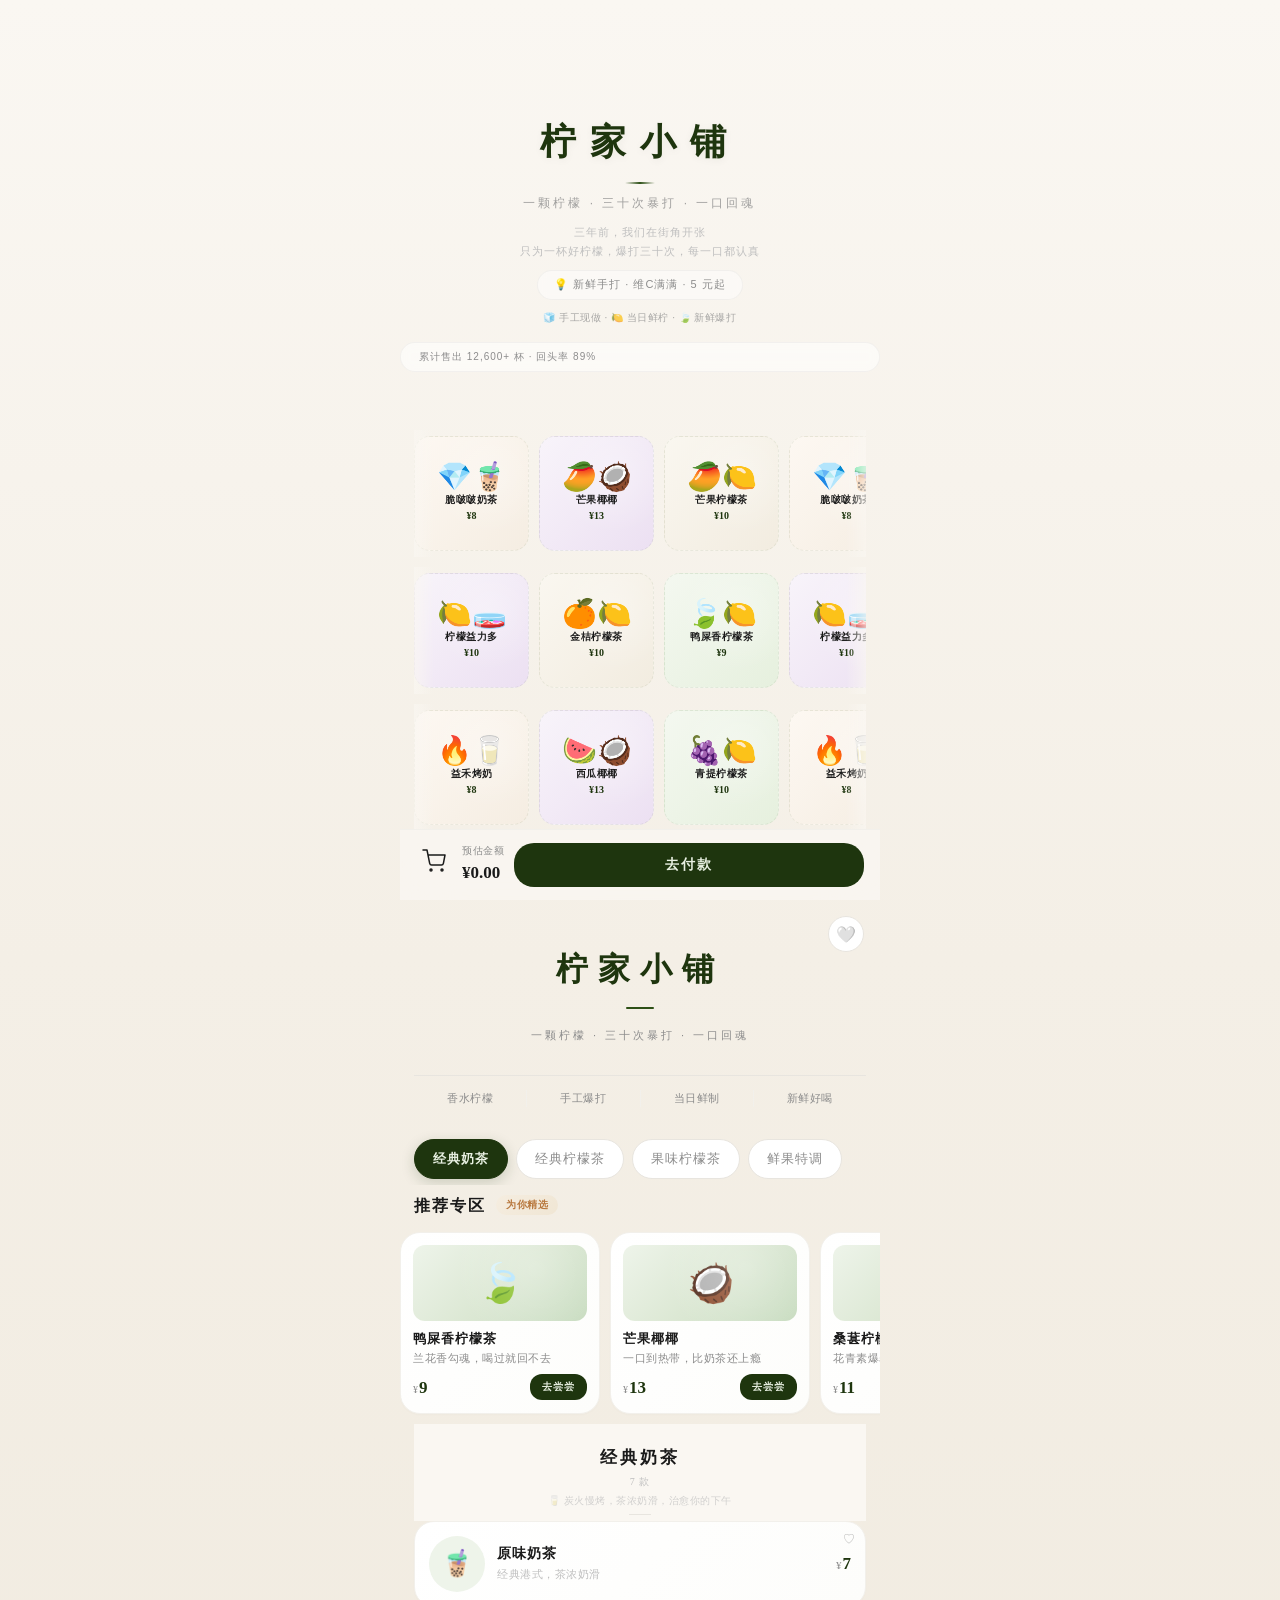
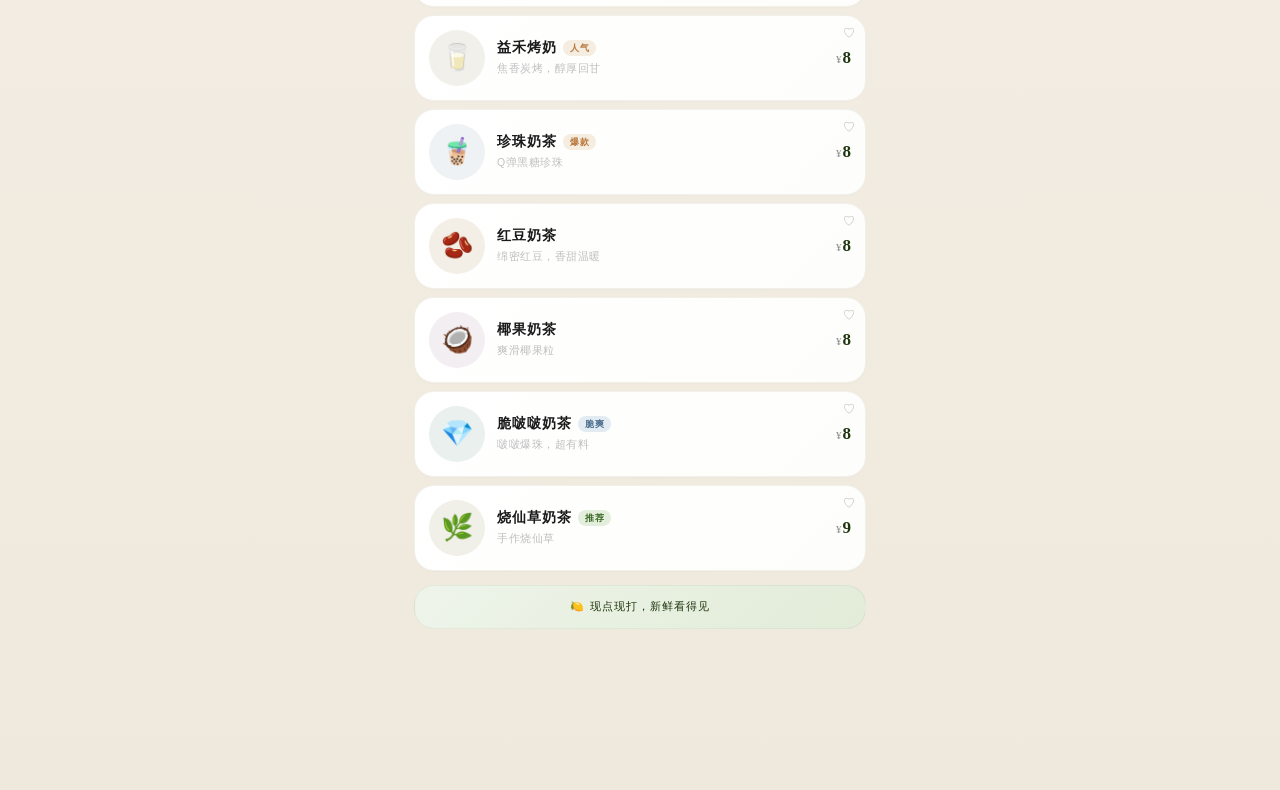
==== commit 6da3f736: "去掉首屏下滑提示文字，只保留箭头动画" ====
--- a/lemon-tea.html
+++ b/lemon-tea.html
@@ -1034,7 +1034,6 @@
     </div>
   </div>
   <div class="scroll-hint">
-    <span>向下探索</span>
     <svg viewBox="0 0 24 24" fill="none" stroke-width="1.5" stroke-linecap="round" stroke-linejoin="round"><path d="M12 5v14M5 12l7 7 7-7"/></svg>
   </div>
 </div>
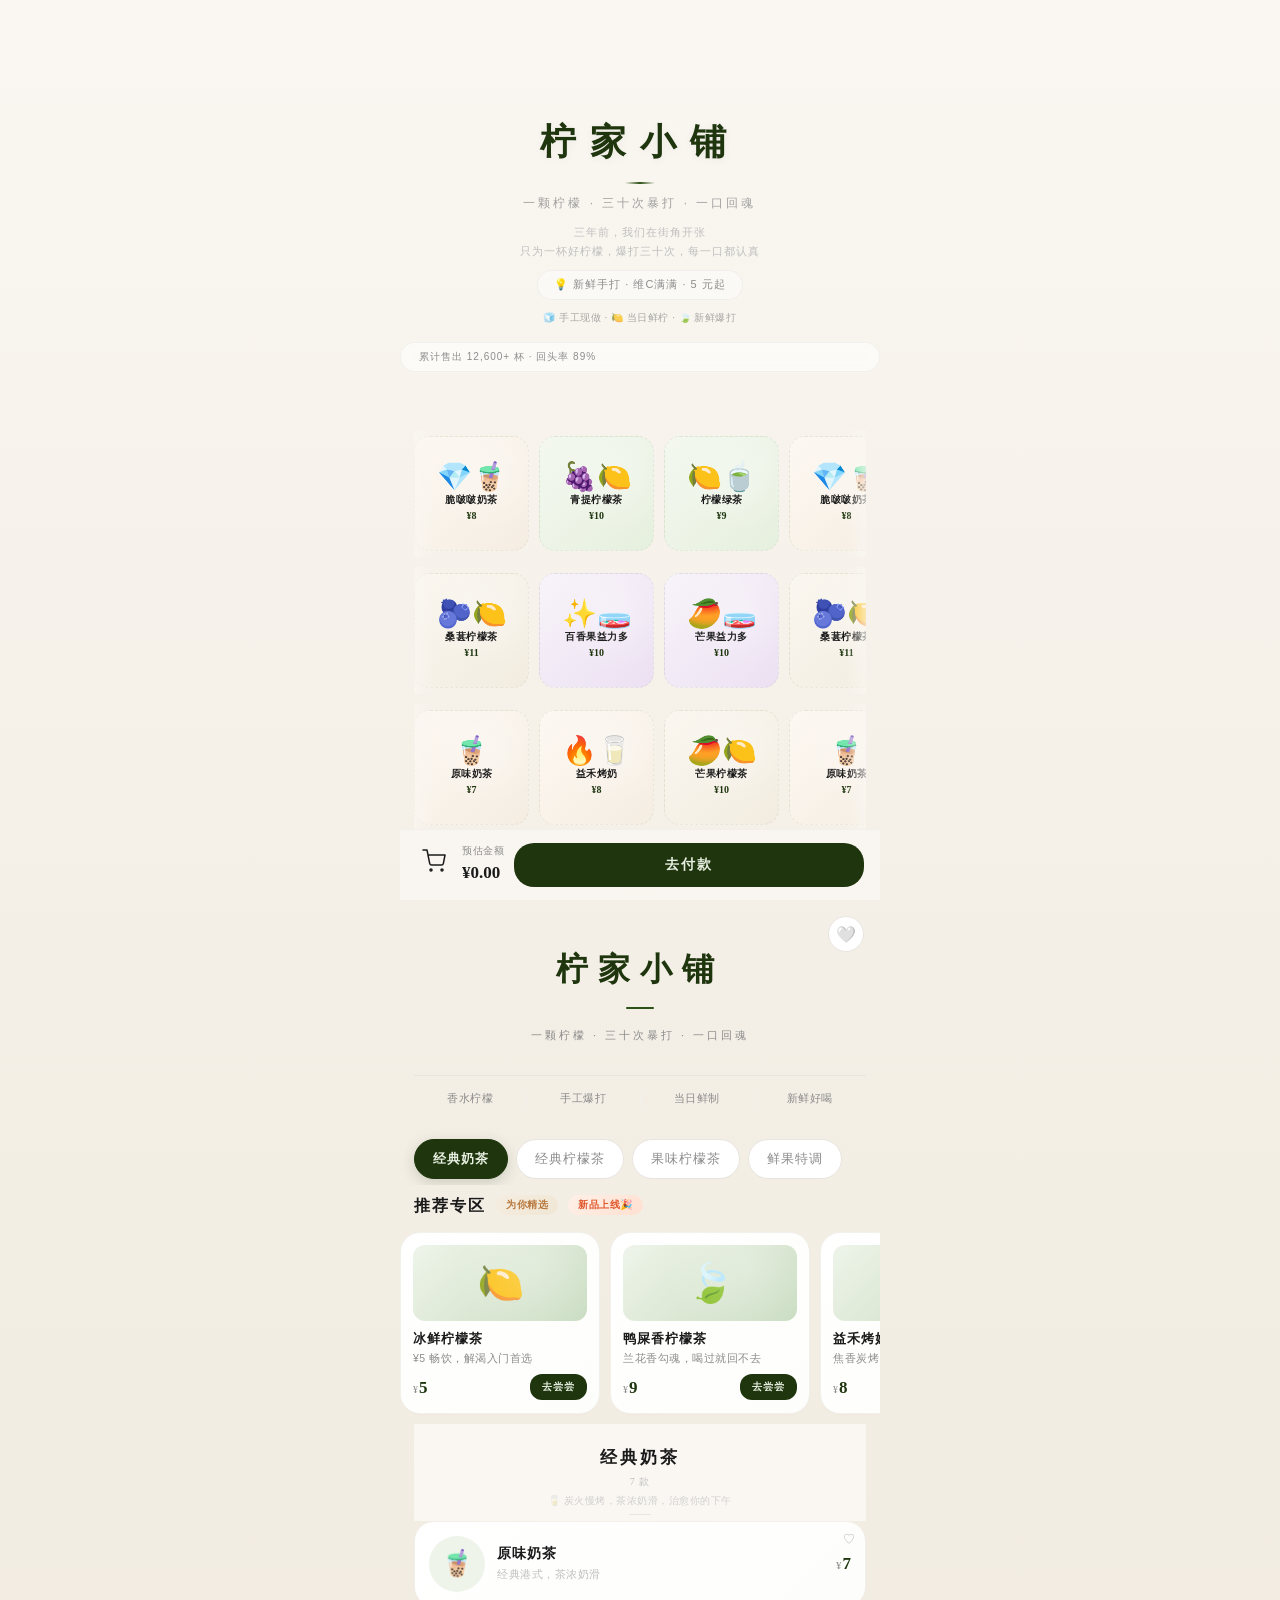
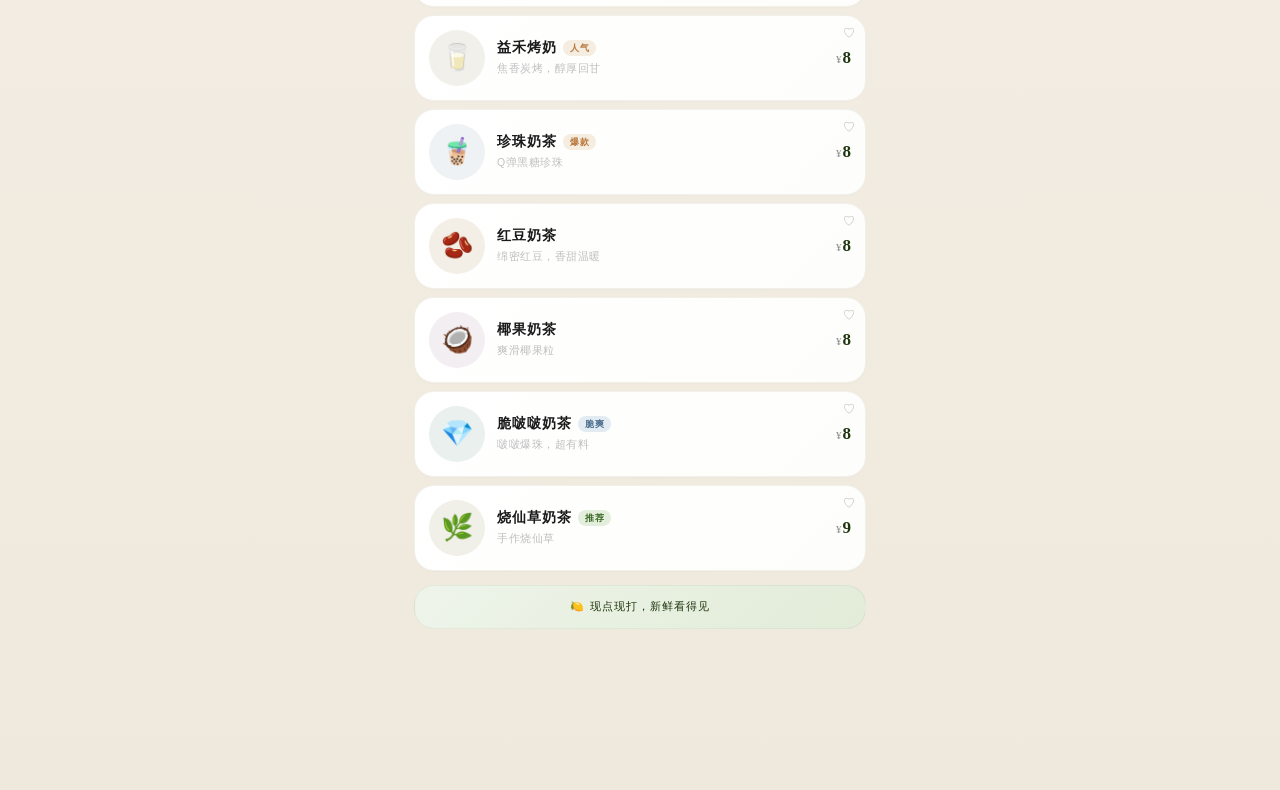
==== commit 5b59d76e: "优化: 红色爱心/推荐扩至6个/新品上线标签" ====
--- a/lemon-tea.html
+++ b/lemon-tea.html
@@ -334,7 +334,7 @@
   align-items: center;
   justify-content: center;
 }
-.fav-btn.liked { animation: heartPop .5s cubic-bezier(.17,.89,.32,1.49); }
+.fav-btn.liked { color: #e74c3c; animation: heartPop .5s cubic-bezier(.17,.89,.32,1.49); }
 @keyframes heartPop {
   0%,100% { transform:scale(1); }
   30% { transform:scale(1.25); }
@@ -426,6 +426,21 @@
   color: #b8783e;
   font-weight: 600;
   letter-spacing: .5px;
+}
+.feat-new-badge {
+  font-size: 10px;
+  padding: 2px 10px;
+  border-radius: 10px;
+  background: linear-gradient(135deg, #fff0e8, #ffe0d0);
+  color: #e0582e;
+  font-weight: 600;
+  letter-spacing: .5px;
+  cursor: pointer;
+  transition: all .2s;
+}
+.feat-new-badge:hover {
+  transform: scale(1.05);
+  box-shadow: 0 2px 8px rgba(224,88,46,.2);
 }
 .feat-scroll {
   display: flex;
@@ -1061,6 +1076,7 @@
   <div class="feat-header">
     <span class="feat-title">推荐专区</span>
     <span class="feat-badge">为你精选</span>
+    <span class="feat-new-badge" onclick="scrollToNew();event.stopPropagation()">新品上线🎉</span>
   </div>
   <div class="feat-scroll" id="featScroll"></div>
 </div>
@@ -1180,8 +1196,11 @@
 const BGC=['#eef4ea','#f2f0ea','#eef2f4','#f4efe6','#f2eef2','#eaf0ee','#f0efe8','#f2f2ed'];
 
 const featured=[
+  {ci:1,ii:0,tagline:'¥5 畅饮，解渴入门首选'},
   {ci:1,ii:4,tagline:'兰花香勾魂，喝过就回不去'},
+  {ci:0,ii:1,tagline:'焦香炭烤，奶茶界清流'},
   {ci:3,ii:5,tagline:'一口到热带，比奶茶还上瘾'},
+  {ci:3,ii:0,tagline:'维C+益生菌，越喝越健康'},
   {ci:2,ii:2,tagline:'花青素爆表，喝出好气色'},
 ];
 
@@ -1419,6 +1438,14 @@
   }
 }
 
+function scrollToNew(){
+  for(let ci=0;ci<menu.length;ci++){
+    for(let ii=0;ii<menu[ci].items.length;ii++){
+      if(menu[ci].items[ii].t==='new'){scrollToProduct(ci,ii);return}
+    }
+  }
+}
+
 (function init(){
   const f=localStorage.getItem('shop_fav')==='1';
   document.getElementById('favBtn').textContent=f?'♥':'🤍';
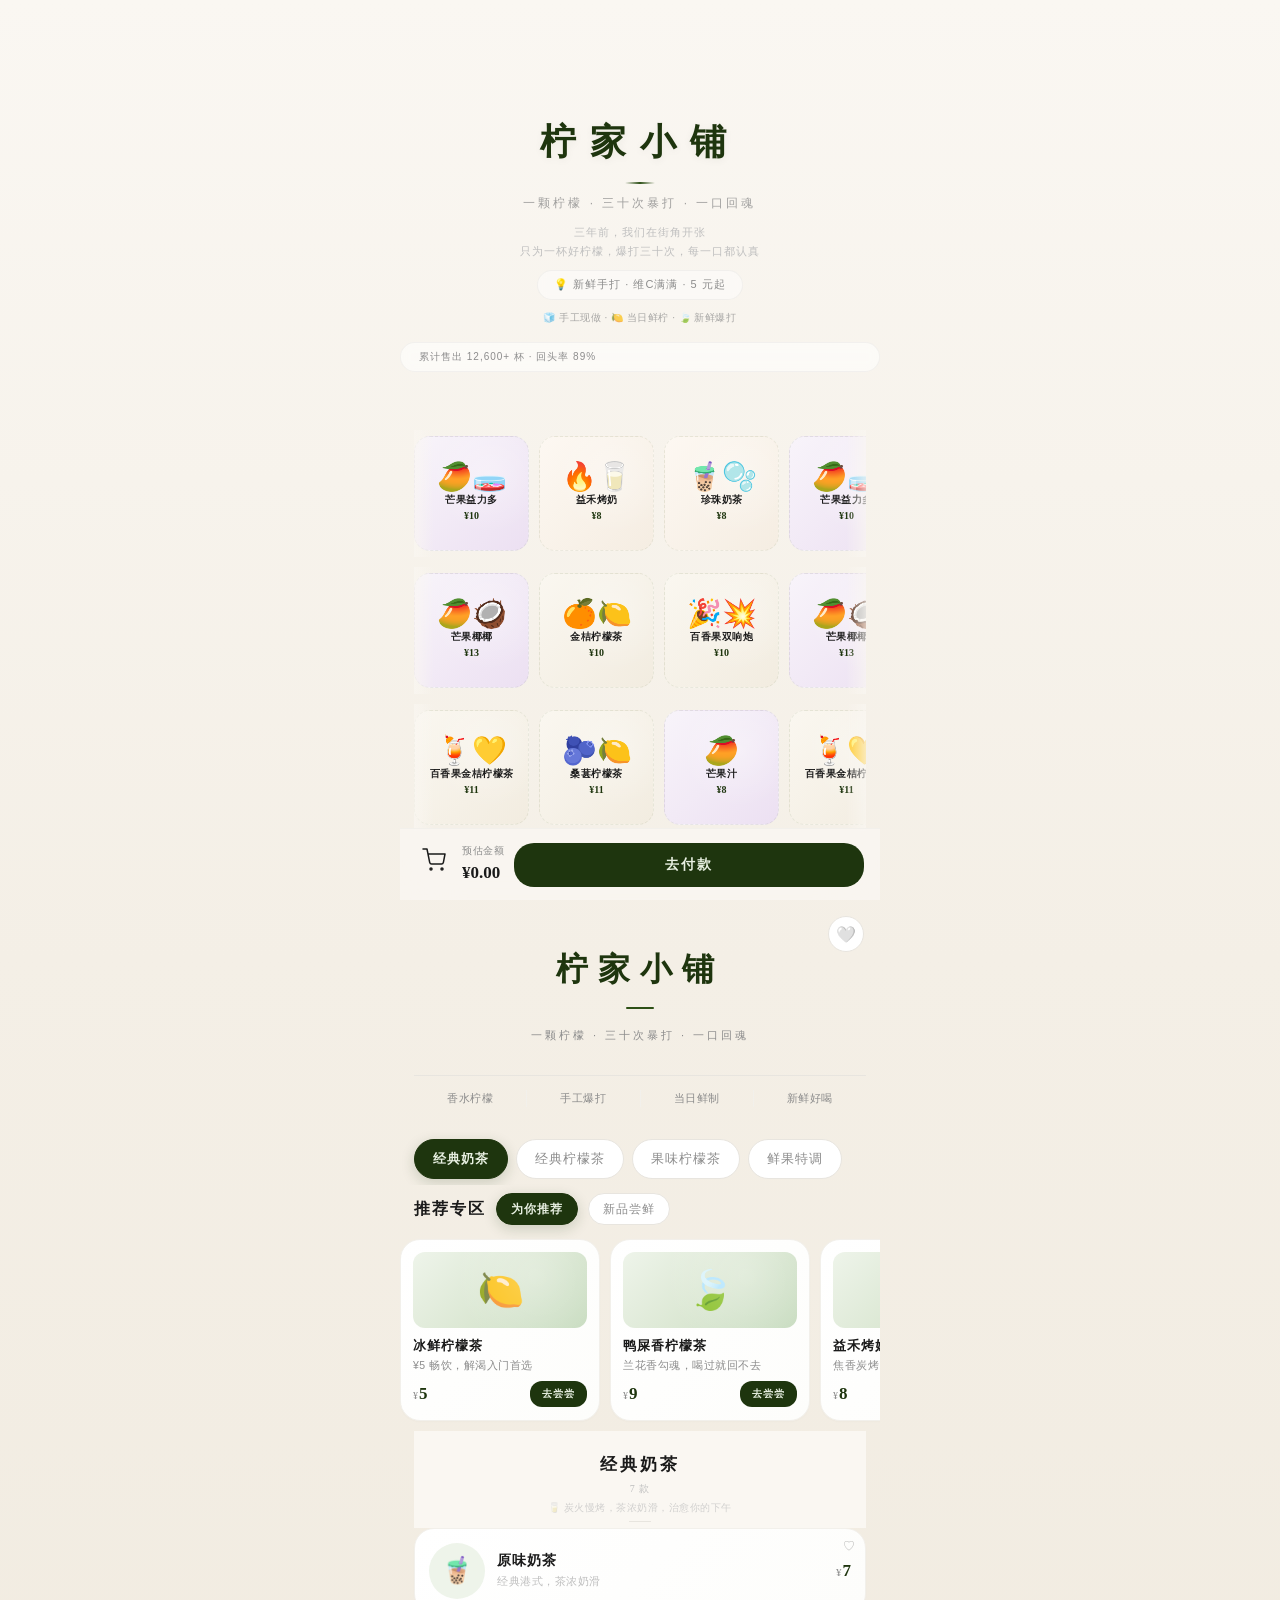
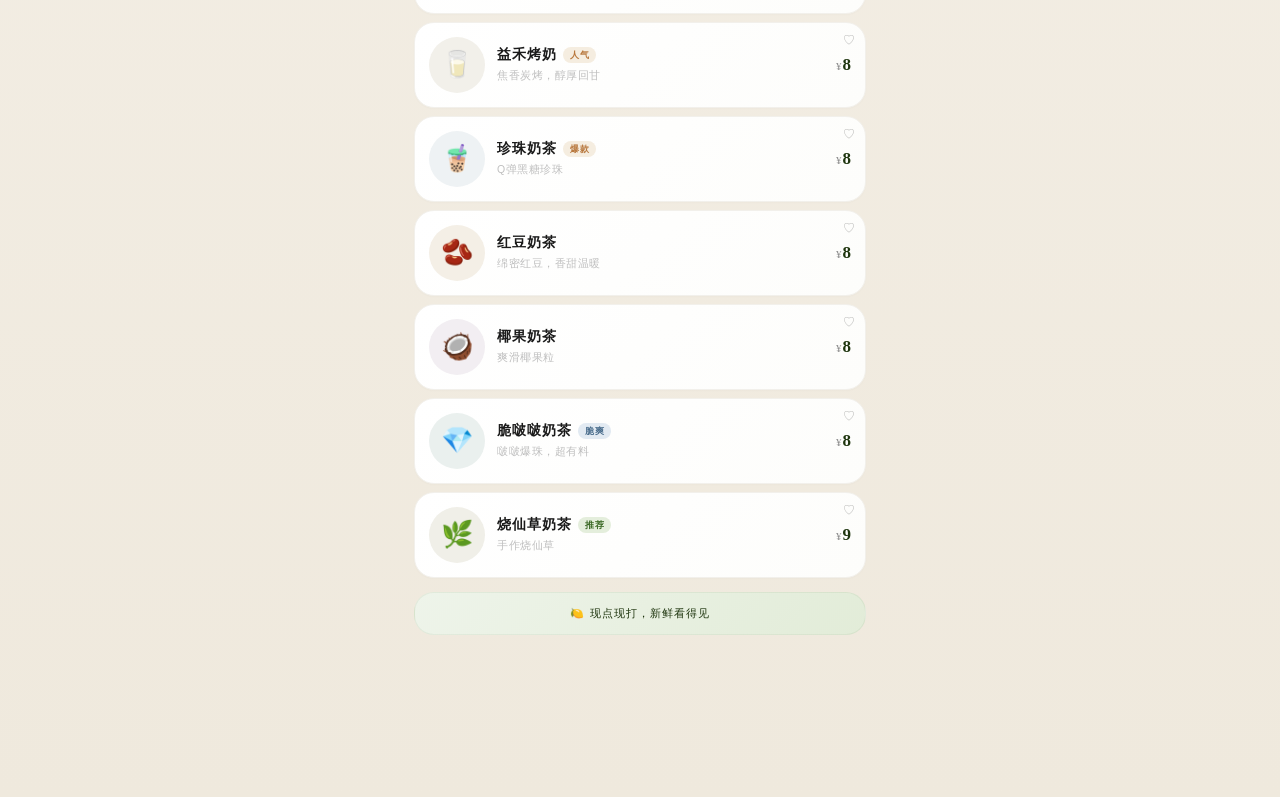
==== commit 442d8bf1: "优化: 红色爱心 + 推荐专区双Tab切换(为你推荐/新品尝鲜)" ====
--- a/lemon-tea.html
+++ b/lemon-tea.html
@@ -427,20 +427,29 @@
   font-weight: 600;
   letter-spacing: .5px;
 }
-.feat-new-badge {
-  font-size: 10px;
-  padding: 2px 10px;
-  border-radius: 10px;
-  background: linear-gradient(135deg, #fff0e8, #ffe0d0);
-  color: #e0582e;
+.feat-tab {
+  padding: 6px 14px;
+  border-radius: 22px;
+  font-size: 11.5px;
+  font-weight: 500;
+  cursor: pointer;
+  background: var(--card);
+  color: var(--text-secondary);
+  border: 1px solid var(--border);
+  white-space: nowrap;
+  transition: all .25s ease;
+  letter-spacing: 1px;
+}
+.feat-tab:hover {
+  background: #f7f5f0;
+  border-color: #d5d2cb;
+}
+.feat-tab.active {
+  background: var(--green-dark);
+  color: #e8f0e2;
+  border-color: var(--green-dark);
+  box-shadow: 0 4px 14px rgba(30,53,14,.18);
   font-weight: 600;
-  letter-spacing: .5px;
-  cursor: pointer;
-  transition: all .2s;
-}
-.feat-new-badge:hover {
-  transform: scale(1.05);
-  box-shadow: 0 2px 8px rgba(224,88,46,.2);
 }
 .feat-scroll {
   display: flex;
@@ -617,7 +626,7 @@
   opacity: .3;
   transition: all .25s;
 }
-.pcard .heart.liked { opacity: 1; animation: heartPop .5s cubic-bezier(.17,.89,.32,1.49); }
+.pcard .heart.liked { opacity: 1; color: #e74c3c; animation: heartPop .5s cubic-bezier(.17,.89,.32,1.49); }
 
 .pimg {
   width: 56px;
@@ -1075,8 +1084,8 @@
 <div class="feat-wrap" id="featWrap">
   <div class="feat-header">
     <span class="feat-title">推荐专区</span>
-    <span class="feat-badge">为你精选</span>
-    <span class="feat-new-badge" onclick="scrollToNew();event.stopPropagation()">新品上线🎉</span>
+    <span class="feat-tab active" onclick="switchFeatTab(0)">为你推荐</span>
+    <span class="feat-tab" onclick="switchFeatTab(1)">新品尝鲜</span>
   </div>
   <div class="feat-scroll" id="featScroll"></div>
 </div>
@@ -1204,31 +1213,54 @@
   {ci:2,ii:2,tagline:'花青素爆表，喝出好气色'},
 ];
 
+let activeFeatTab=0;
+
+function renderFeatTab(){
+  activeFeatTab===0?renderFeatured():renderNewProducts();
+}
+function switchFeatTab(i){
+  activeFeatTab=i;
+  document.querySelectorAll('.feat-tab').forEach((t,j)=>t.classList.toggle('active',j===i));
+  renderFeatTab();
+}
+
+function featCardHtml(c){
+  return `<div class="feat-card" onclick="openSpec(${c.ci},'${escapeHtml(c.item.n)}')">
+    <div class="feat-img">${c.item.emoji}</div>
+    <div class="feat-info">
+      <div class="feat-name">${c.item.n}</div>
+      <div class="feat-tagline">${c.tagline}</div>
+    </div>
+    <div class="feat-bottom">
+      <div class="feat-price"><span class="yuan">¥</span>${c.item.p}</div>
+      <div class="feat-cta">去尝尝</div>
+    </div>
+  </div>`;
+}
+
 function renderFeatured(){
-  const wrap=document.getElementById('featWrap');
   const scroll=document.getElementById('featScroll');
   const cards=featured.map(f=>{
     const cat=menu[f.ci],item=cat.items[f.ii];
     return {item,ci:f.ci,tagline:f.tagline};
   });
-  scroll.innerHTML=cards.map(c=>`
-    <div class="feat-card" onclick="openSpec(${c.ci},'${escapeHtml(c.item.n)}')">
-      <div class="feat-img">${c.item.emoji}</div>
-      <div class="feat-info">
-        <div class="feat-name">${c.item.n}</div>
-        <div class="feat-tagline">${c.tagline}</div>
-      </div>
-      <div class="feat-bottom">
-        <div class="feat-price"><span class="yuan">¥</span>${c.item.p}</div>
-        <div class="feat-cta">去尝尝</div>
-      </div>
-    </div>
-  `).join('');
+  scroll.innerHTML=cards.map(featCardHtml).join('');
+}
+
+function renderNewProducts(){
+  const scroll=document.getElementById('featScroll');
+  const newItems=[];
+  menu.forEach((c,ci)=>{
+    c.items.forEach((item,ii)=>{
+      if(item.t==='new') newItems.push({item,ci,tagline:item.sd||item.d});
+    });
+  });
+  scroll.innerHTML=newItems.map(featCardHtml).join('');
 }
 
 function renderAll(){
   document.getElementById('cats').innerHTML=menu.map((c,i)=>`<span class="ct ${i===activeCat?'active':''}" onclick="switchCat(${i})">${c.cat}</span>`).join('');
-  renderFeatured();
+  renderFeatTab();
 
   let html='';
   const sellCopy={0:'🥛 炭火慢烤，茶浓奶滑，治愈你的下午',1:'🍋 每杯爆打 30 次，维C炸弹一口回魂',2:'🍇 鲜果撞鲜柠，双倍果香，清爽不腻',3:'🥭 当季鲜果现榨，纯天然无添加'};
@@ -1438,14 +1470,6 @@
   }
 }
 
-function scrollToNew(){
-  for(let ci=0;ci<menu.length;ci++){
-    for(let ii=0;ii<menu[ci].items.length;ii++){
-      if(menu[ci].items[ii].t==='new'){scrollToProduct(ci,ii);return}
-    }
-  }
-}
-
 (function init(){
   const f=localStorage.getItem('shop_fav')==='1';
   document.getElementById('favBtn').textContent=f?'♥':'🤍';
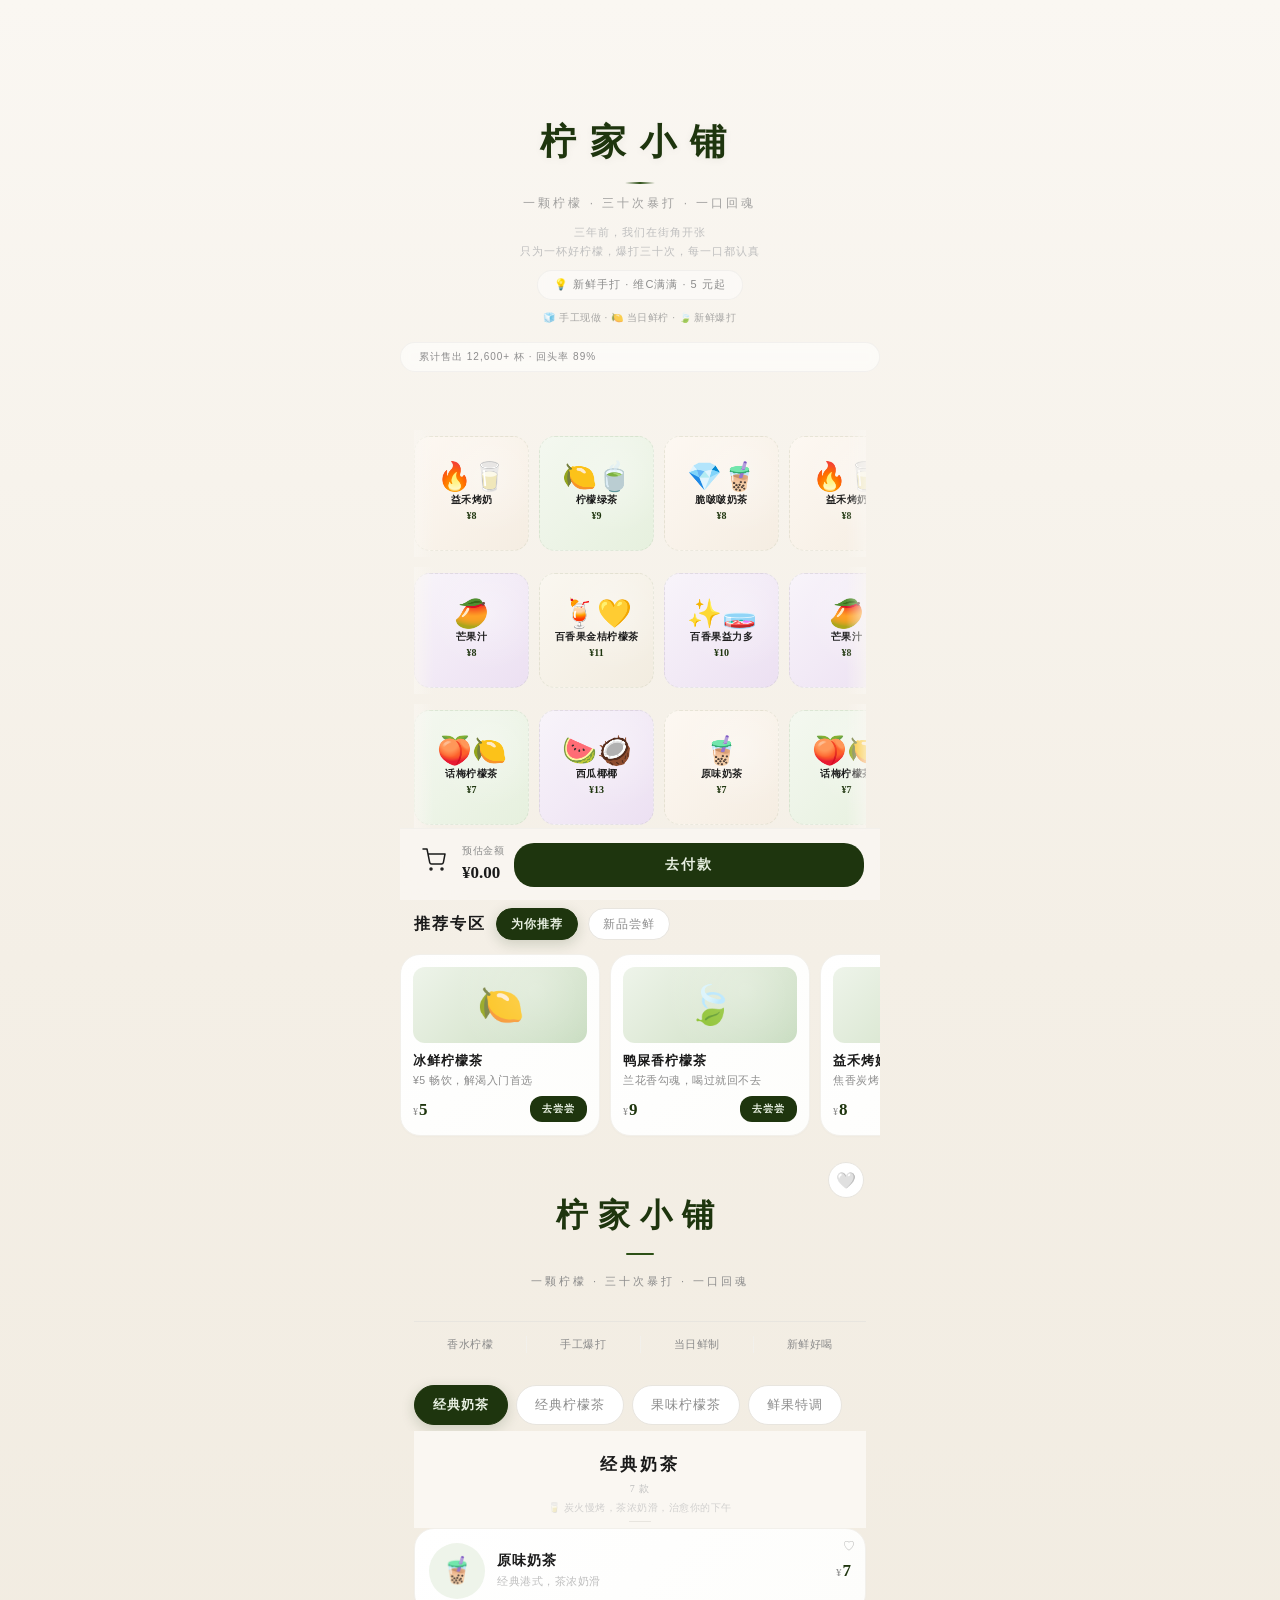
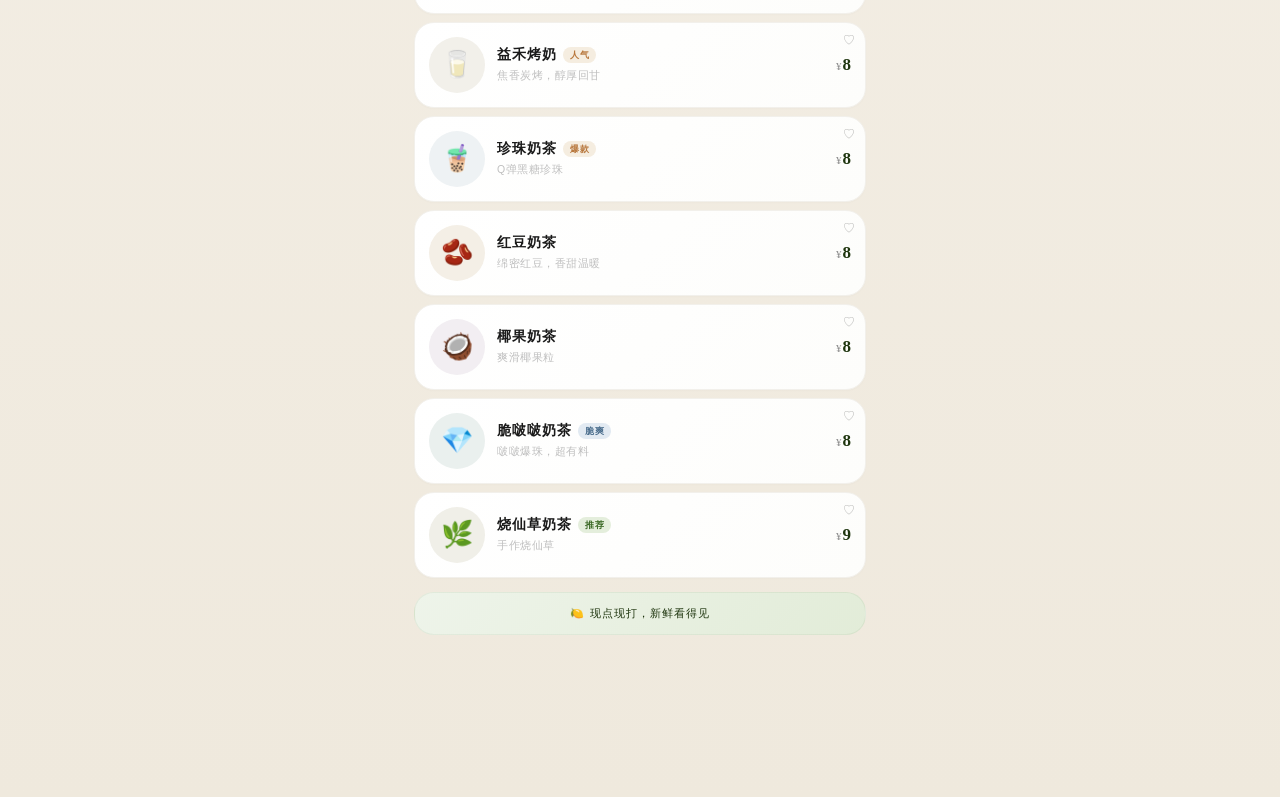
==== commit 34a36cbf: "布局: 推荐专区移到首屏下方(hero和header之间)" ====
--- a/lemon-tea.html
+++ b/lemon-tea.html
@@ -1061,6 +1061,14 @@
     <svg viewBox="0 0 24 24" fill="none" stroke-width="1.5" stroke-linecap="round" stroke-linejoin="round"><path d="M12 5v14M5 12l7 7 7-7"/></svg>
   </div>
 </div>
+<div class="feat-wrap" id="featWrap">
+  <div class="feat-header">
+    <span class="feat-title">推荐专区</span>
+    <span class="feat-tab active" onclick="switchFeatTab(0)">为你推荐</span>
+    <span class="feat-tab" onclick="switchFeatTab(1)">新品尝鲜</span>
+  </div>
+  <div class="feat-scroll" id="featScroll"></div>
+</div>
 
 <div class="header" id="header">
   <button class="fav-btn" id="favBtn" onclick="toggleFav()">🤍</button>
@@ -1081,14 +1089,6 @@
 </div>
 
 <div class="cats" id="cats"></div>
-<div class="feat-wrap" id="featWrap">
-  <div class="feat-header">
-    <span class="feat-title">推荐专区</span>
-    <span class="feat-tab active" onclick="switchFeatTab(0)">为你推荐</span>
-    <span class="feat-tab" onclick="switchFeatTab(1)">新品尝鲜</span>
-  </div>
-  <div class="feat-scroll" id="featScroll"></div>
-</div>
 <div class="plist" id="plist"></div>
 
 <div class="toast" id="toast"></div>
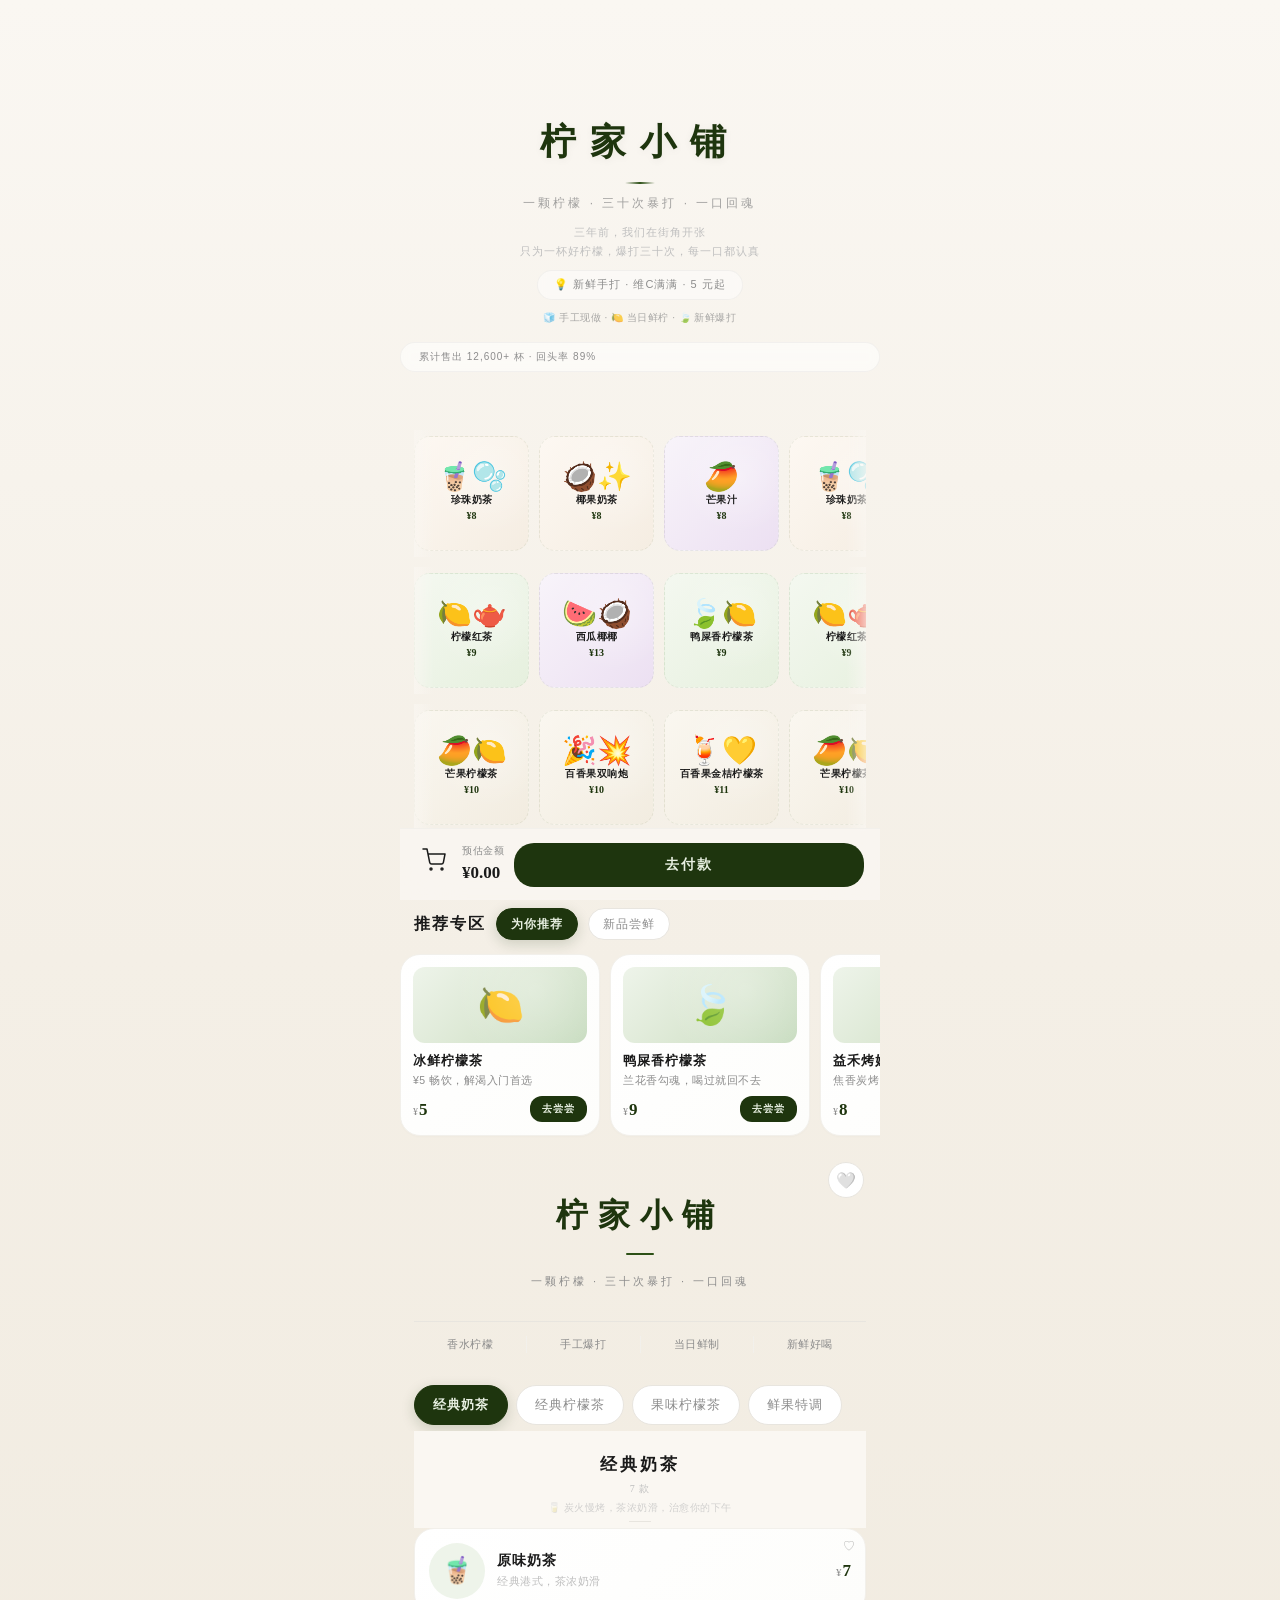
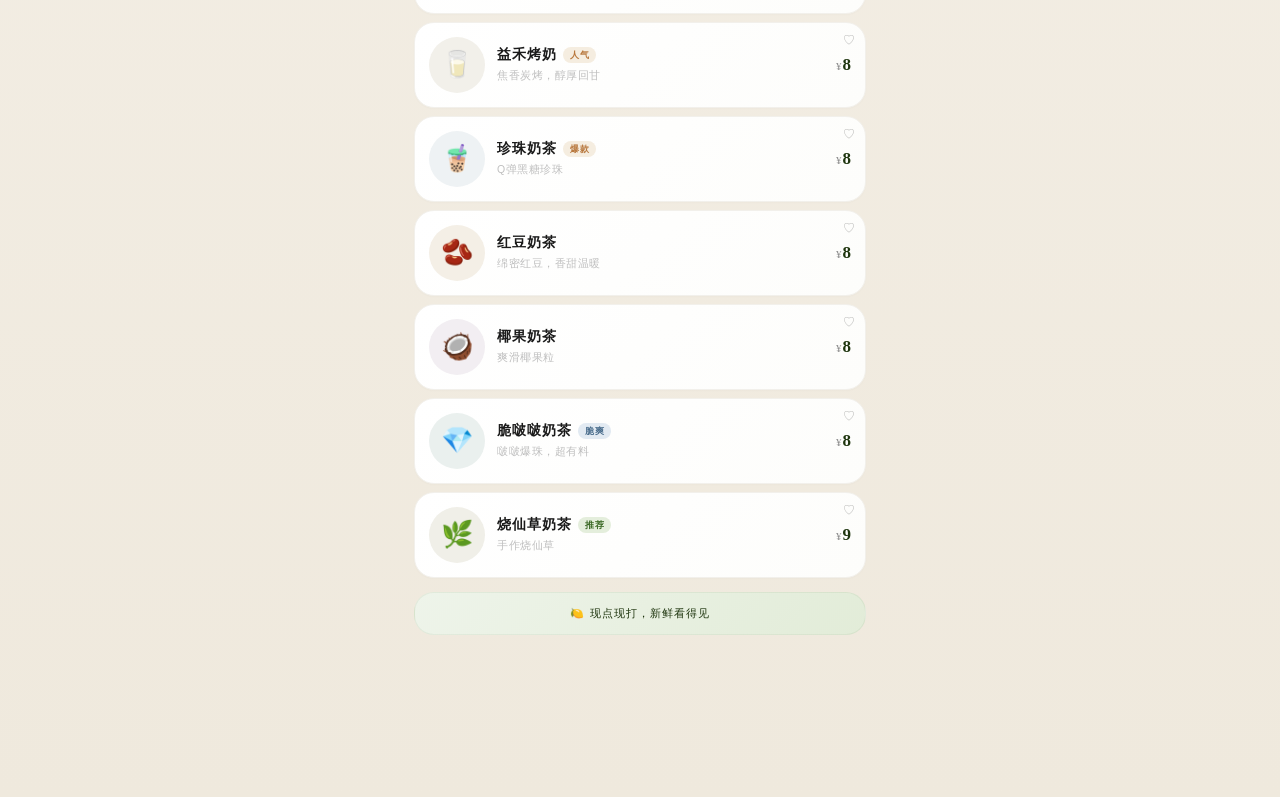
==== commit 145d7fb2: "fix: fea-scroll 加 min-height 防止tab切换时页面跳动" ====
--- a/lemon-tea.html
+++ b/lemon-tea.html
@@ -458,6 +458,7 @@
   overflow-x: auto;
   scroll-snap-type: x mandatory;
   scrollbar-width: none;
+  min-height: 170px;
 }
 .feat-scroll::-webkit-scrollbar { display: none; }
 .feat-card {
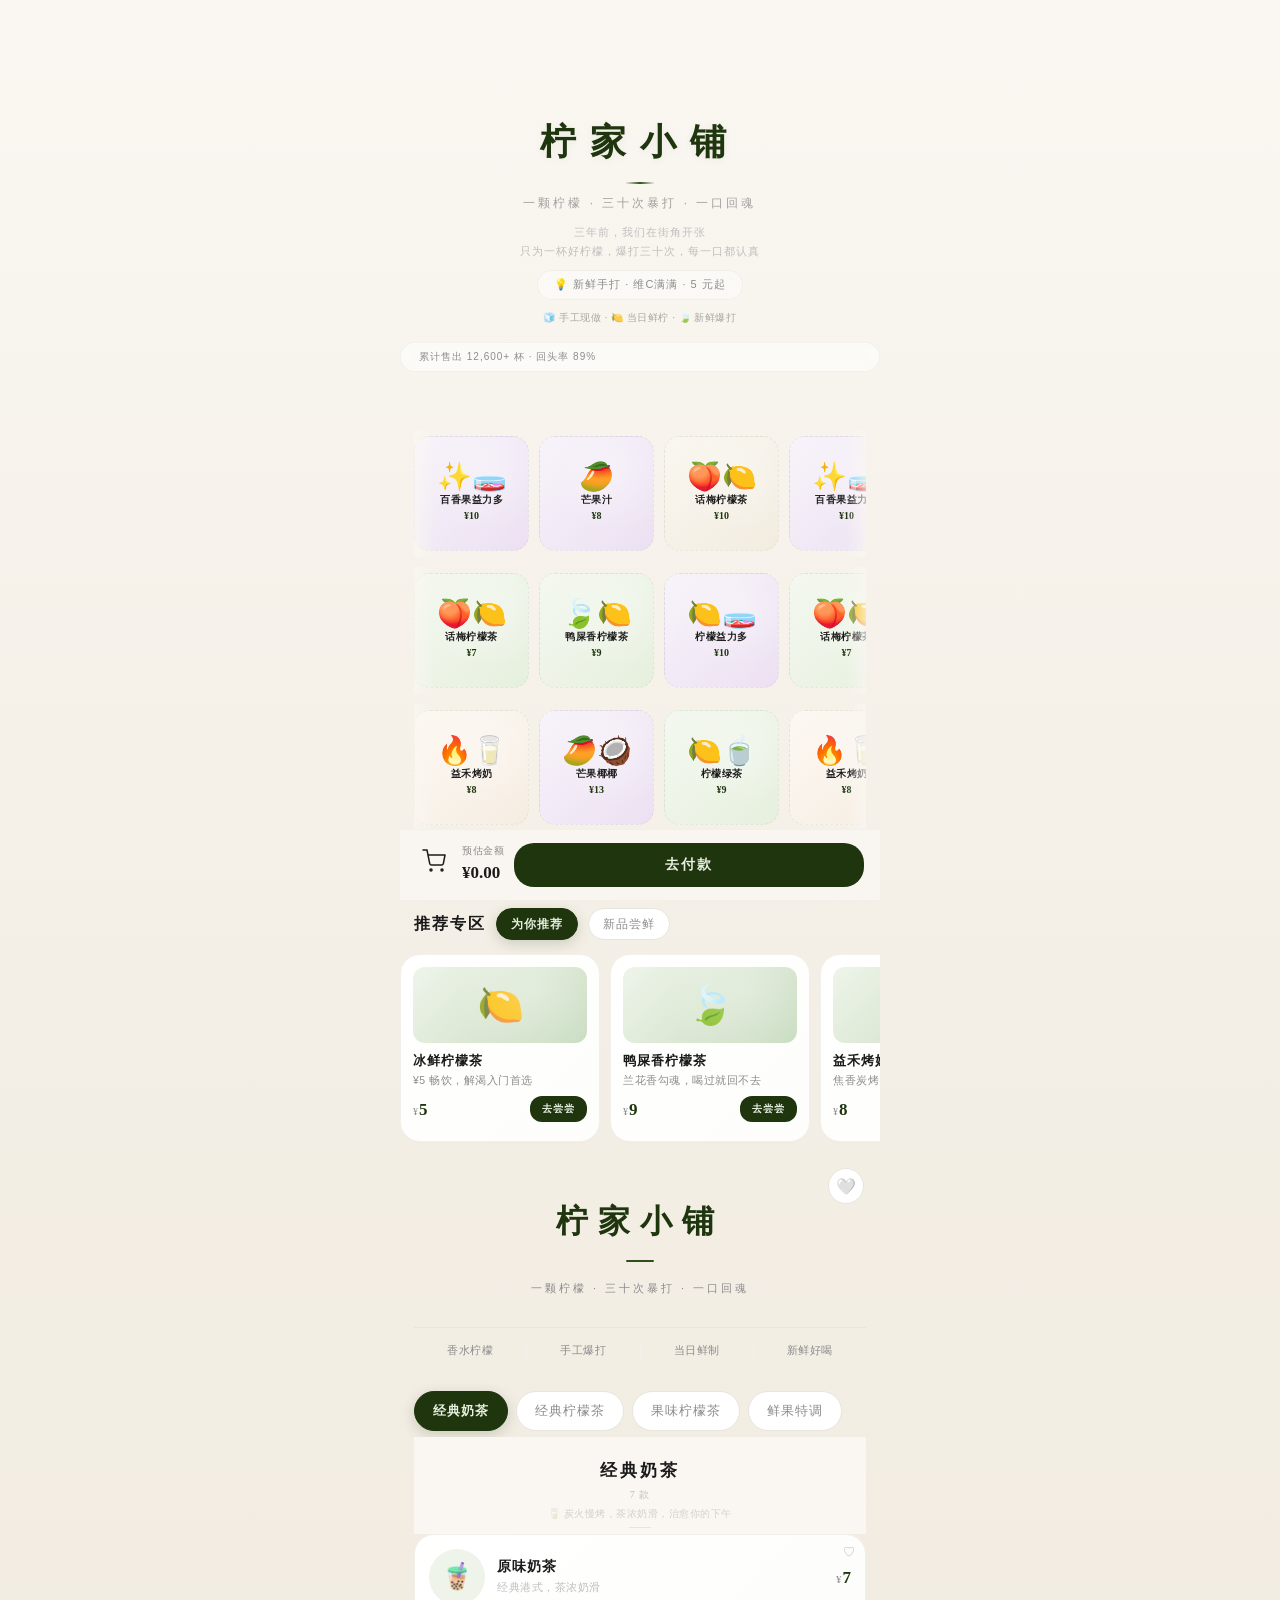
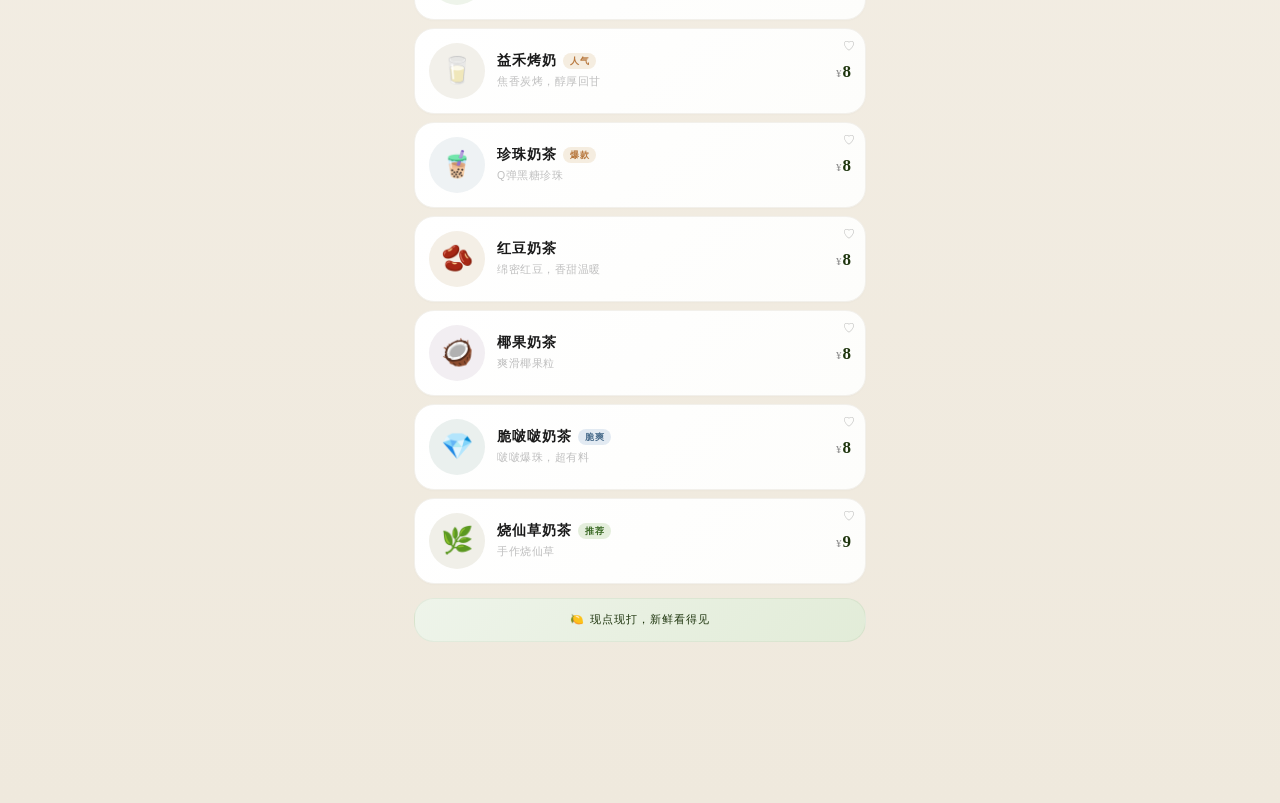
==== commit 8c806d05: "fix: 新品尝鲜tagline用短描述，避免卡片高度不一致导致页面跳动" ====
--- a/lemon-tea.html
+++ b/lemon-tea.html
@@ -458,7 +458,7 @@
   overflow-x: auto;
   scroll-snap-type: x mandatory;
   scrollbar-width: none;
-  min-height: 170px;
+  min-height: 200px;
 }
 .feat-scroll::-webkit-scrollbar { display: none; }
 .feat-card {
@@ -1253,7 +1253,7 @@
   const newItems=[];
   menu.forEach((c,ci)=>{
     c.items.forEach((item,ii)=>{
-      if(item.t==='new') newItems.push({item,ci,tagline:item.sd||item.d});
+      if(item.t==='new') newItems.push({item,ci,tagline:item.d});
     });
   });
   scroll.innerHTML=newItems.map(featCardHtml).join('');
